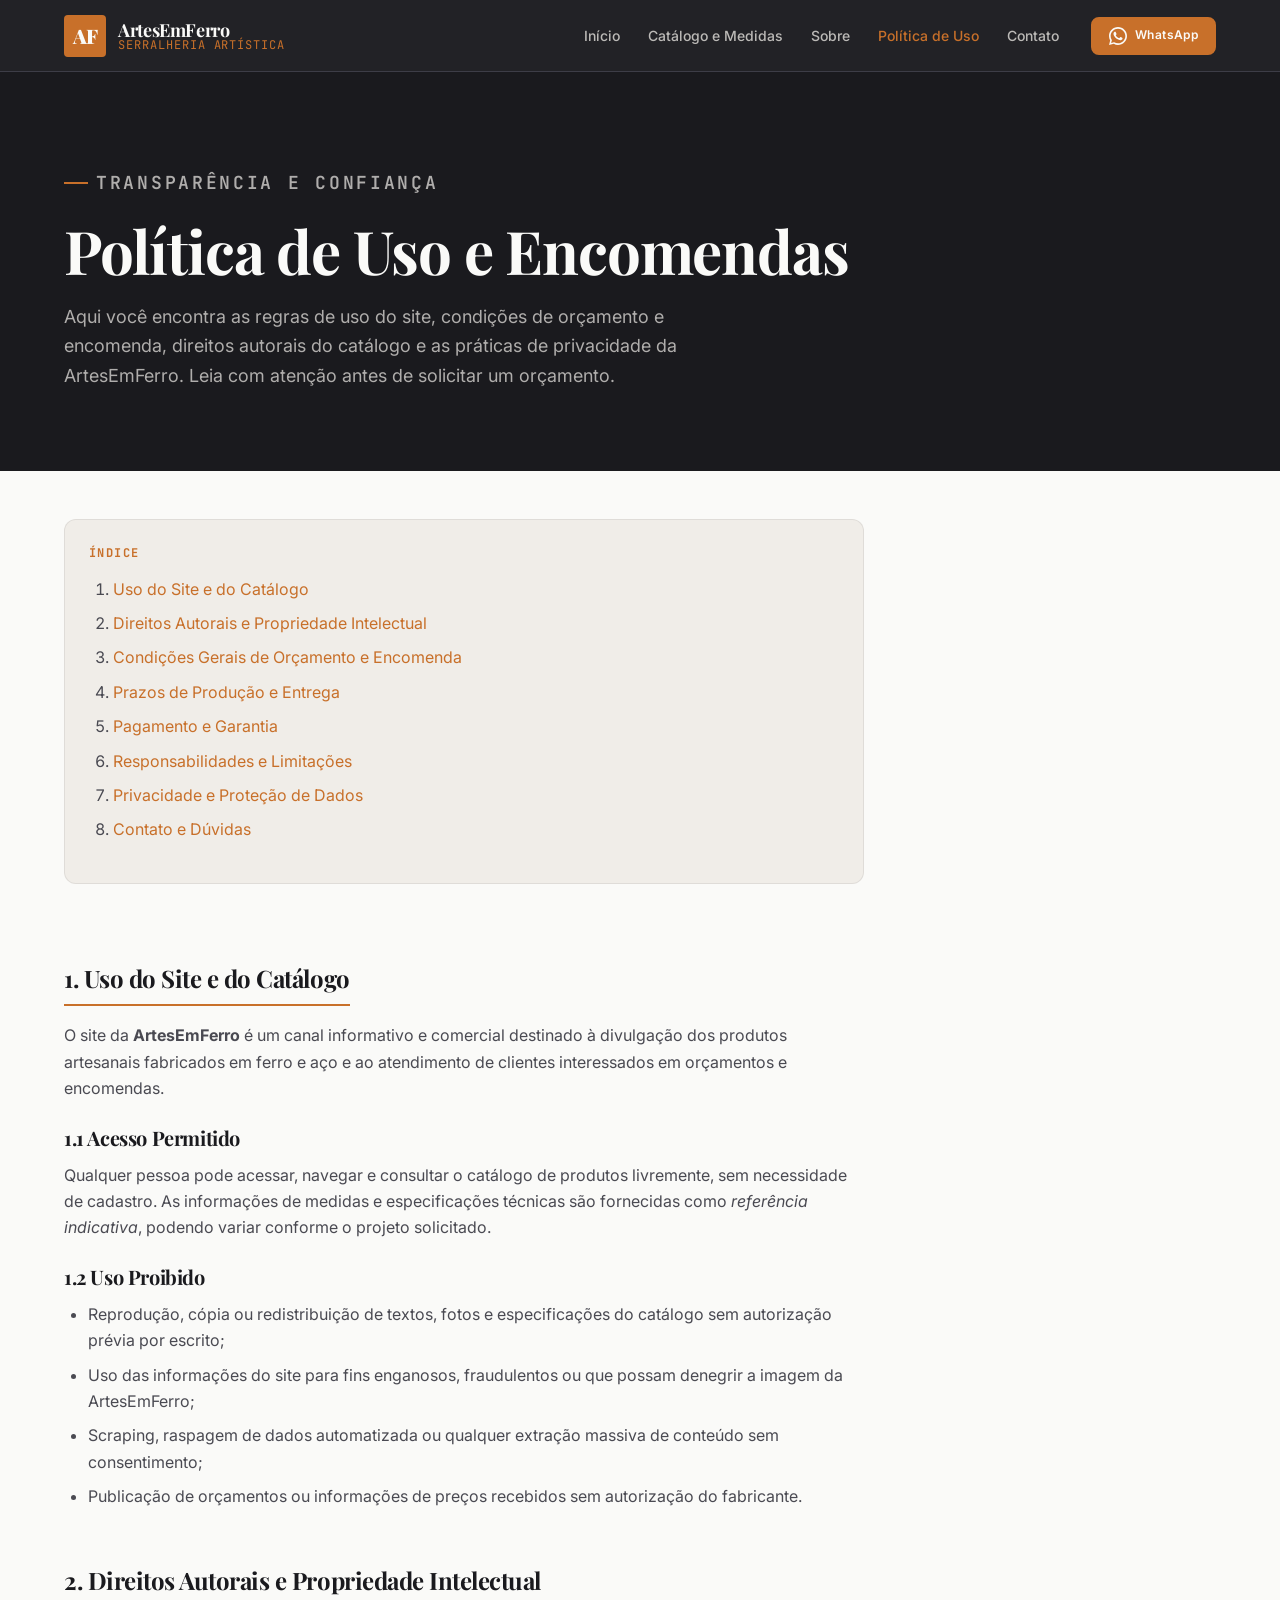
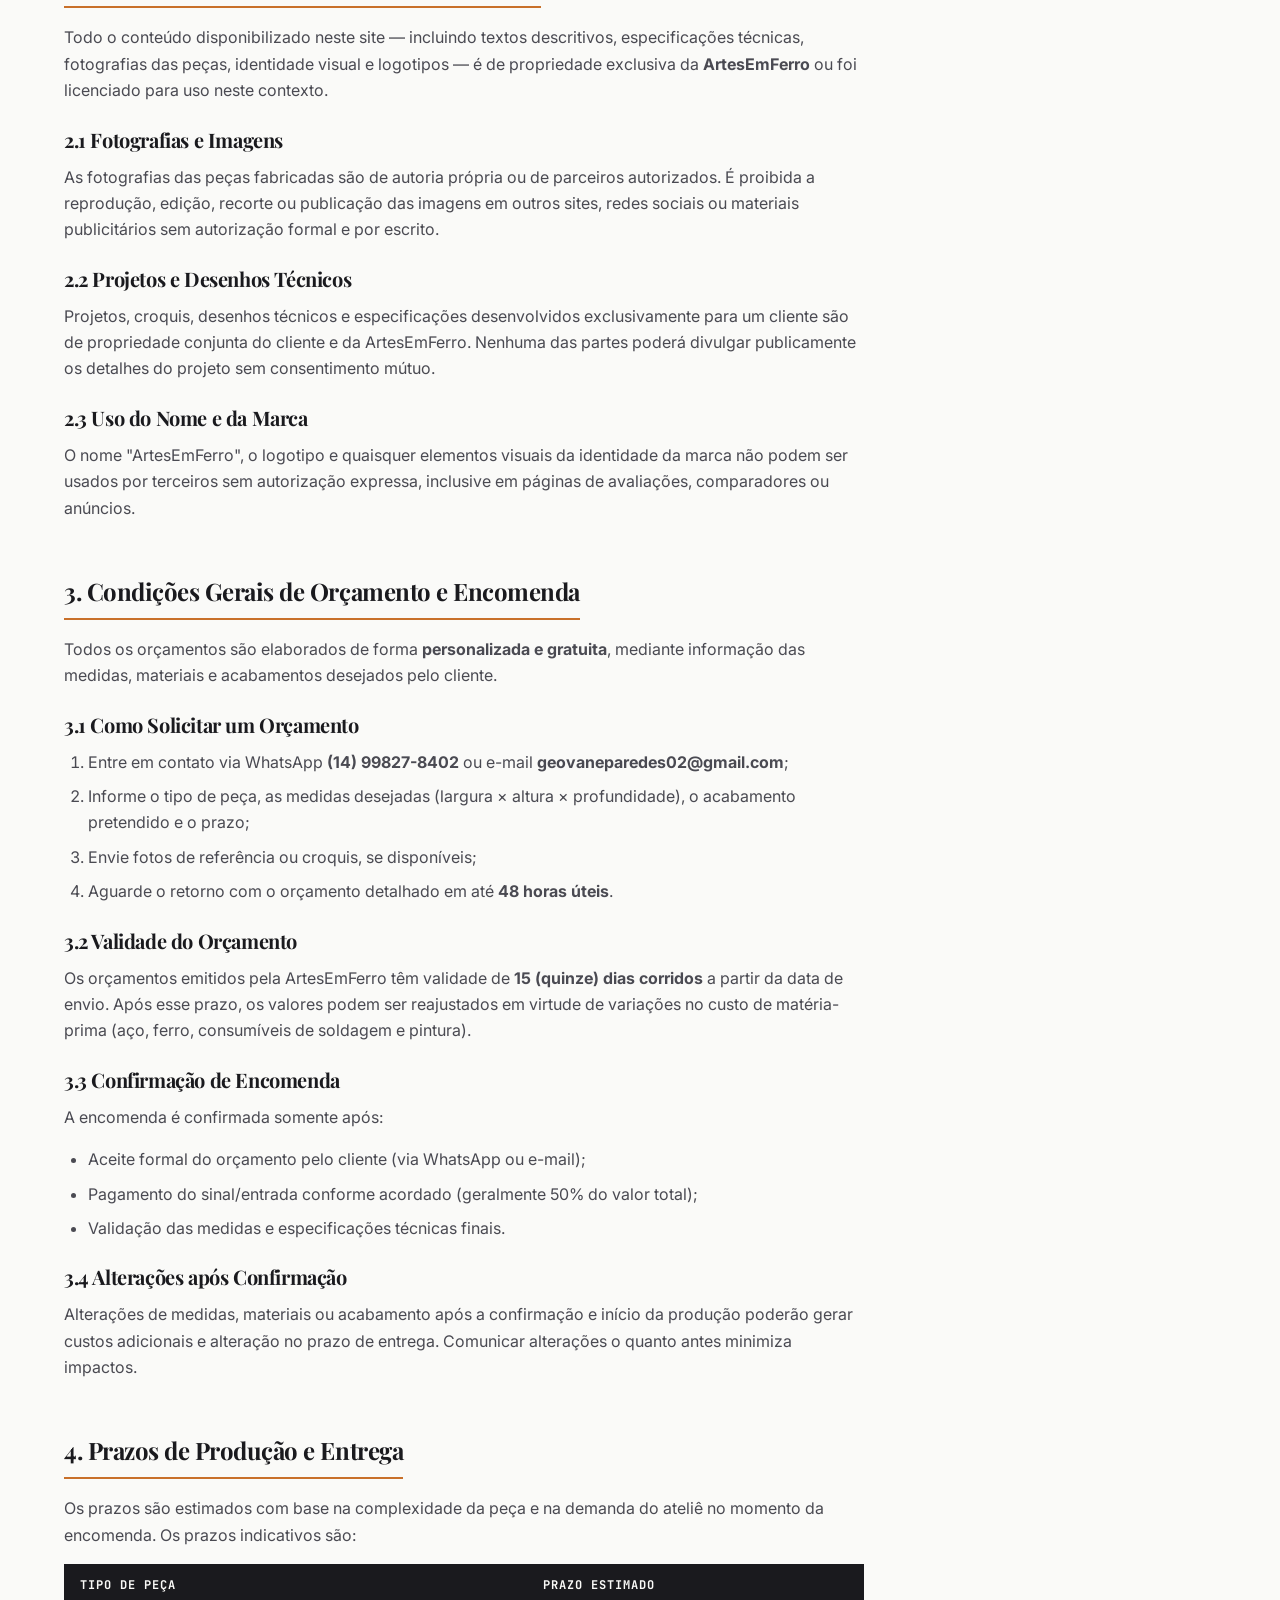
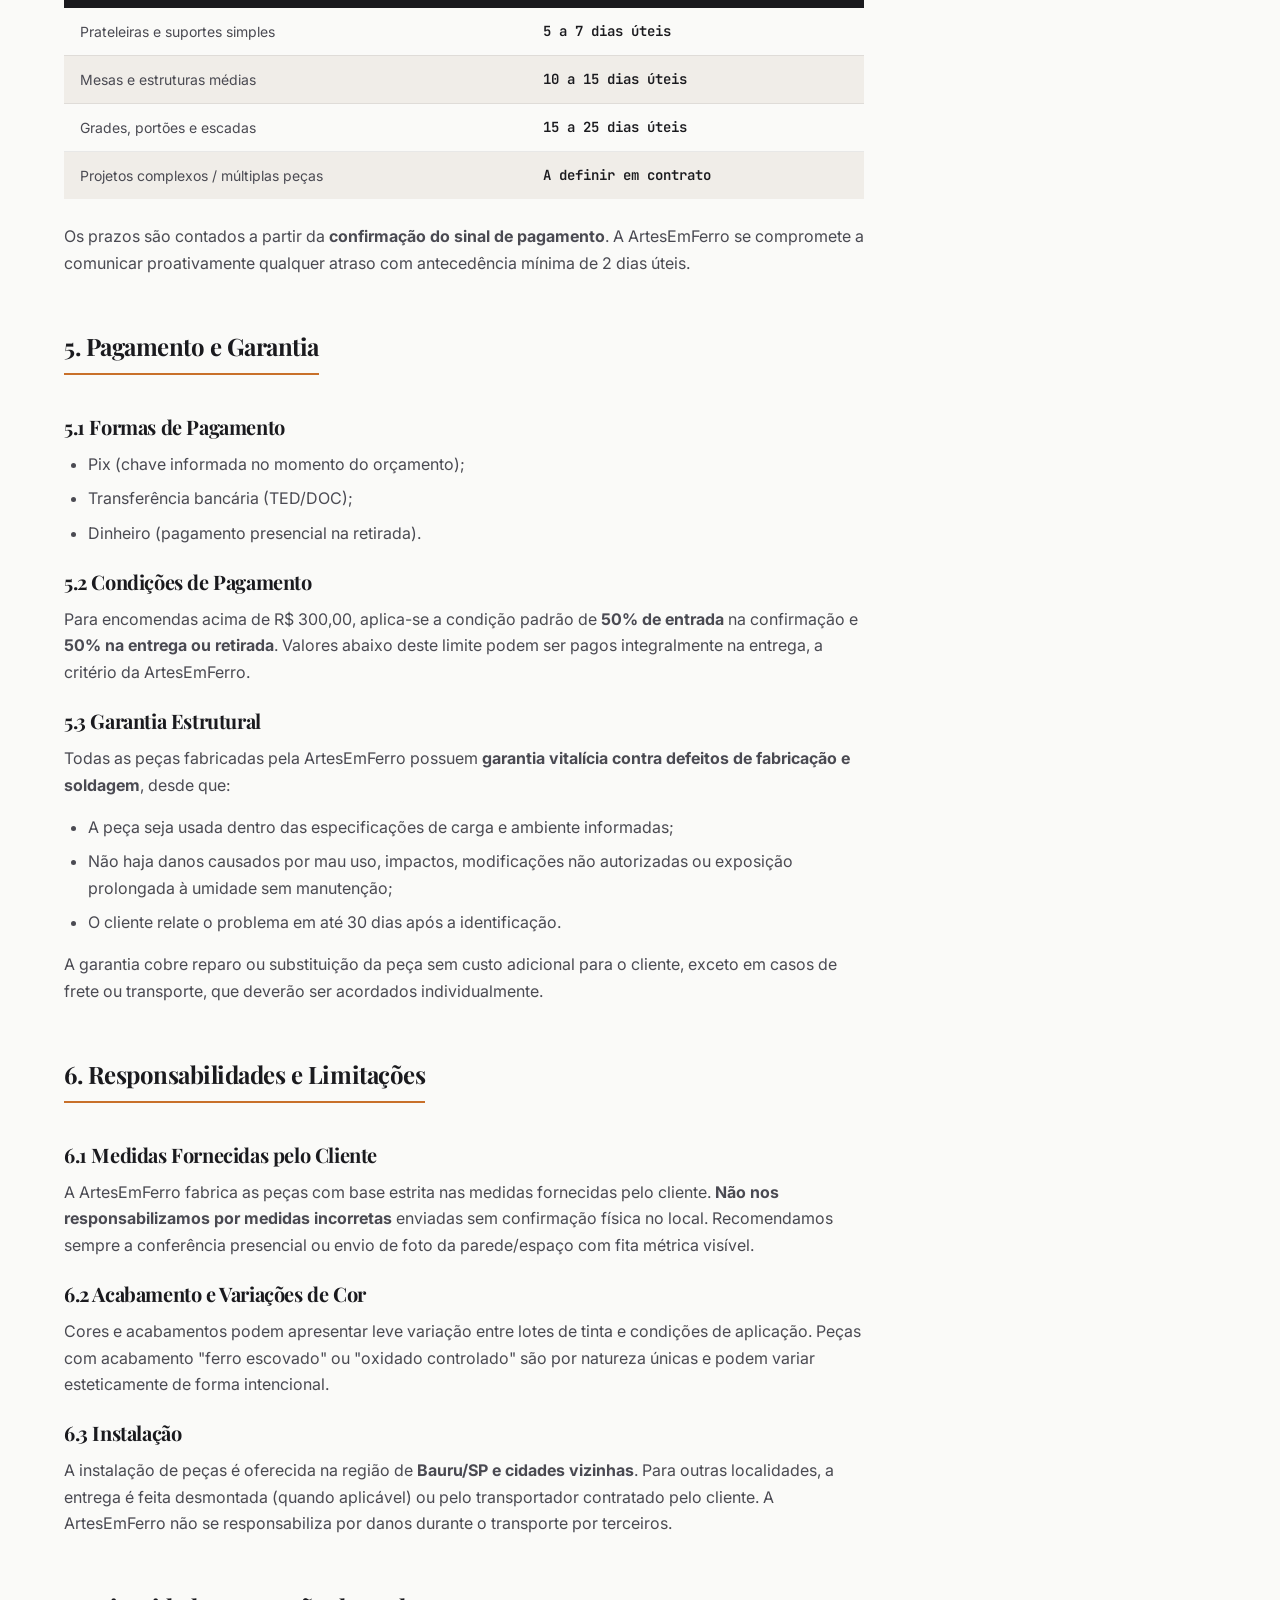
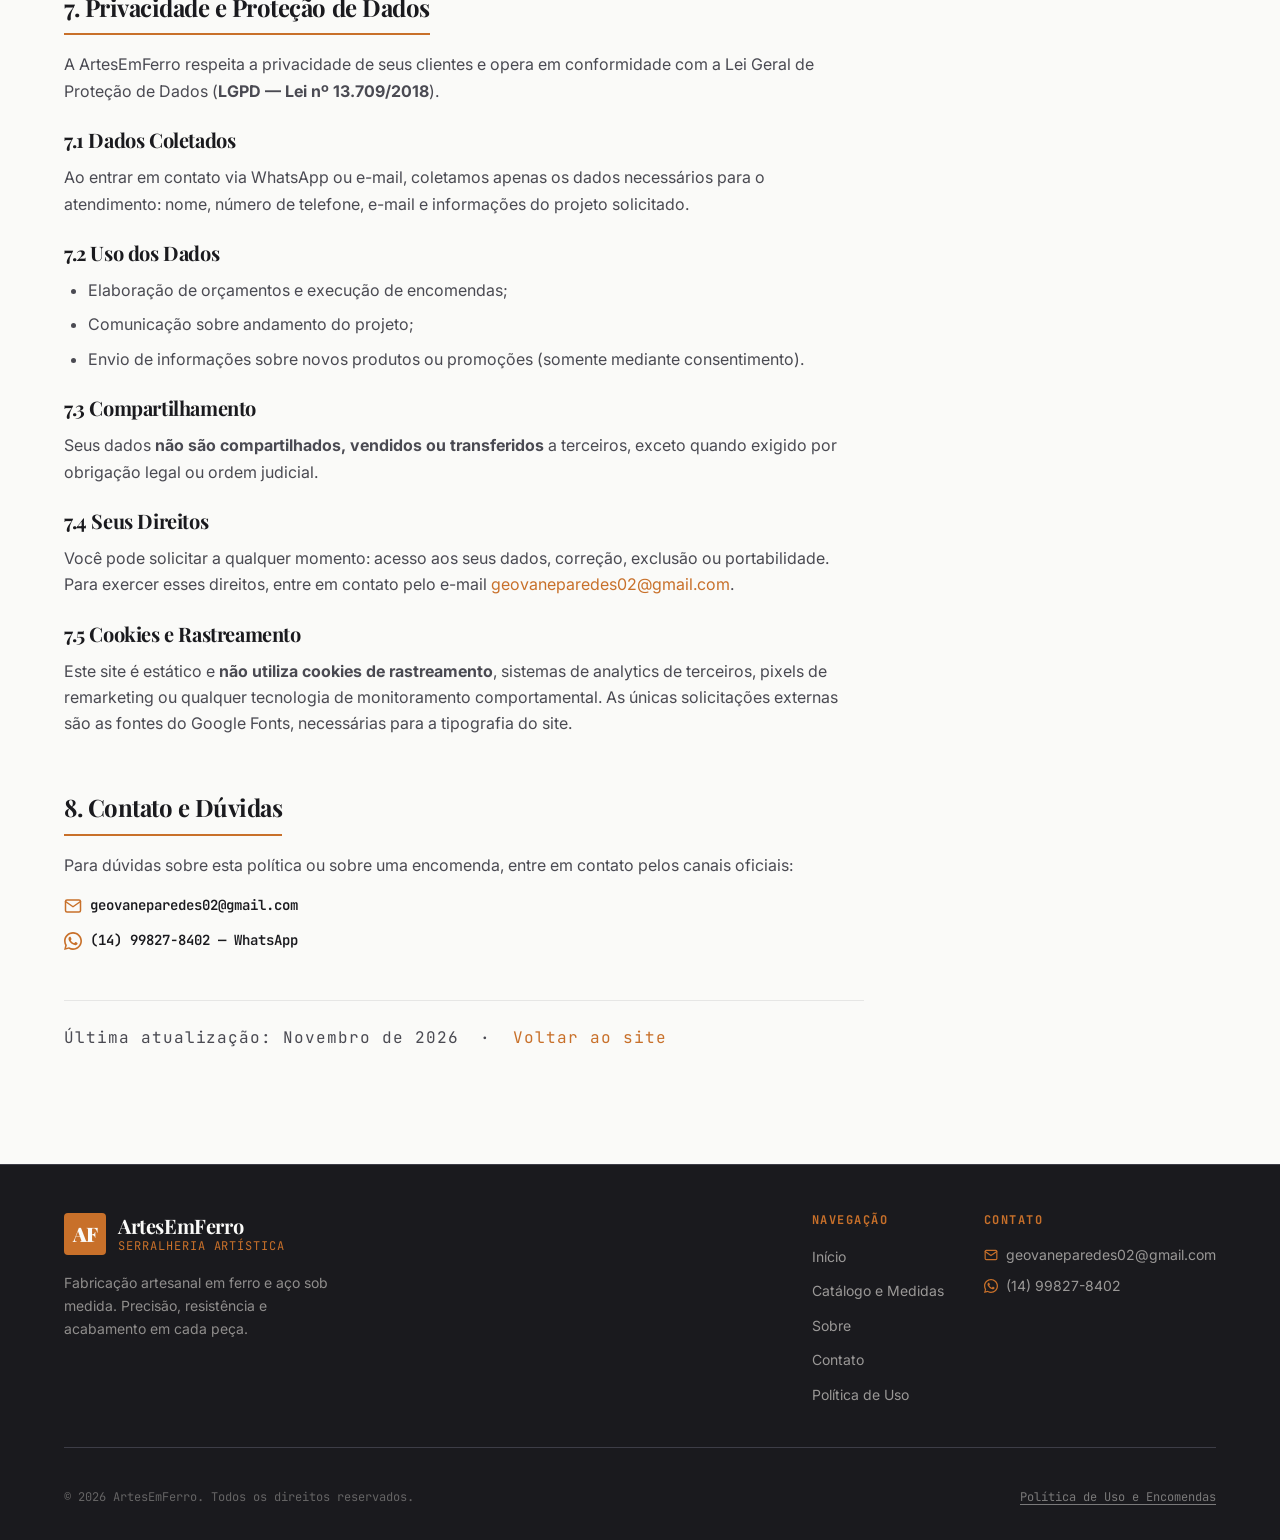
==== politica-de-uso.html @ b340fc97 "feat: site institucional ArtesEmFerro — versão inicial" ====
<!DOCTYPE html>
<html lang="pt-BR">
<head>
  <meta charset="UTF-8" />
  <meta name="viewport" content="width=device-width, initial-scale=1.0" />
  <meta name="description" content="Política de Uso e Encomendas da ArtesEmFerro — direitos autorais, condições de orçamento, privacidade e regras gerais do catálogo." />
  <meta name="robots" content="noindex, follow" />
  <title>Política de Uso e Encomendas — ArtesEmFerro</title>

  <link rel="preconnect" href="https://fonts.googleapis.com" />
  <link rel="preconnect" href="https://fonts.gstatic.com" crossorigin />
  <link
    href="https://fonts.googleapis.com/css2?family=Playfair+Display:wght@700;900&family=Inter:wght@400;500;600&family=JetBrains+Mono:wght@400;500;600;700&display=swap"
    rel="stylesheet"
  />
  <link rel="stylesheet" href="./css/styles.css" />
</head>
<body>

  <!-- ═══════════════════════════════════════════
       HEADER (igual ao index)
  ═══════════════════════════════════════════ -->
  <header id="site-header" role="banner">
    <div class="container">
      <a href="./index.html" class="site-logo" aria-label="ArtesEmFerro — voltar à página inicial">
        <div class="site-logo-mark" aria-hidden="true">AF</div>
        <div class="site-logo-text">
          <span class="site-logo-name">ArtesEmFerro</span>
          <span class="site-logo-tagline">Serralheria Artística</span>
        </div>
      </a>

      <button
        class="nav-toggle"
        id="nav-toggle"
        aria-label="Abrir menu de navegação"
        aria-expanded="false"
        aria-controls="main-nav"
      >
        <span></span><span></span><span></span>
      </button>

      <nav class="site-nav" id="main-nav" role="navigation" aria-label="Navegação principal">
        <a href="./index.html#inicio"   class="nav-link">Início</a>
        <a href="./index.html#catalogo" class="nav-link">Catálogo e Medidas</a>
        <a href="./index.html#sobre"    class="nav-link">Sobre</a>
        <a href="./politica-de-uso.html" class="nav-link active" aria-current="page">Política de Uso</a>
        <a href="./index.html#contato"  class="nav-link">Contato</a>
        <a
          href="https://wa.me/5514998278402?text=Olá!%20Vim%20pelo%20site%20e%20gostaria%20de%20solicitar%20um%20orçamento."
          target="_blank"
          rel="noopener noreferrer"
          class="btn btn-primary btn-sm nav-cta"
          aria-label="Solicitar orçamento via WhatsApp"
        >
          <svg aria-hidden="true" viewBox="0 0 24 24" fill="currentColor" width="16" height="16"><path d="M17.472 14.382c-.297-.149-1.758-.867-2.03-.967-.273-.099-.471-.148-.67.15-.197.297-.767.966-.94 1.164-.173.199-.347.223-.644.075-.297-.15-1.255-.463-2.39-1.475-.883-.788-1.48-1.761-1.653-2.059-.173-.297-.018-.458.13-.606.134-.133.298-.347.446-.52.149-.174.198-.298.298-.497.099-.198.05-.371-.025-.52-.075-.149-.669-1.612-.916-2.207-.242-.579-.487-.5-.669-.51-.173-.008-.371-.01-.57-.01-.198 0-.52.074-.792.372-.272.297-1.04 1.016-1.04 2.479 0 1.462 1.065 2.875 1.213 3.074.149.198 2.096 3.2 5.077 4.487.709.306 1.262.489 1.694.625.712.227 1.36.195 1.871.118.571-.085 1.758-.719 2.006-1.413.248-.694.248-1.289.173-1.413-.074-.124-.272-.198-.57-.347z"/><path d="M12 0C5.373 0 0 5.373 0 12c0 2.136.561 4.14 1.535 5.874L.057 23.999l6.305-1.654A11.945 11.945 0 0012 24c6.627 0 12-5.373 12-12S18.627 0 12 0zm0 21.818a9.797 9.797 0 01-5.058-1.407l-.362-.216-3.743.981.999-3.651-.237-.374A9.796 9.796 0 012.182 12C2.182 6.57 6.57 2.182 12 2.182S21.818 6.57 21.818 12 17.43 21.818 12 21.818z"/></svg>
          WhatsApp
        </a>
      </nav>
    </div>
  </header>

  <!-- ═══════════════════════════════════════════
       CONTEÚDO DA POLÍTICA
  ═══════════════════════════════════════════ -->
  <main id="conteudo-principal" class="policy-page">

    <!-- Hero da página -->
    <div class="policy-hero" role="banner" aria-label="Cabeçalho da Política de Uso">
      <div class="container">
        <p class="section-label" style="margin-top:var(--space-4);">Transparência e Confiança</p>
        <h1>Política de Uso e Encomendas</h1>
        <p>
          Aqui você encontra as regras de uso do site, condições de orçamento e encomenda,
          direitos autorais do catálogo e as práticas de privacidade da ArtesEmFerro.
          Leia com atenção antes de solicitar um orçamento.
        </p>
      </div>
    </div>

    <div class="container">
      <article class="policy-content" aria-label="Documento de Política de Uso">

        <!-- Sumário rápido -->
        <nav aria-label="Índice da Política de Uso" style="margin-bottom:var(--space-10);padding:var(--space-6);background:var(--color-ash);border-radius:var(--radius-lg);border:1px solid rgba(0,0,0,.07);">
          <p style="font-family:var(--font-mono);font-size:var(--text-xs);font-weight:700;letter-spacing:.12em;text-transform:uppercase;color:var(--color-copper);margin-bottom:var(--space-3);">Índice</p>
          <ol style="color:var(--color-text-mid);padding-left:var(--space-6);font-size:var(--text-sm);">
            <li><a href="#s1" style="color:var(--color-copper);">Uso do Site e do Catálogo</a></li>
            <li><a href="#s2" style="color:var(--color-copper);">Direitos Autorais e Propriedade Intelectual</a></li>
            <li><a href="#s3" style="color:var(--color-copper);">Condições Gerais de Orçamento e Encomenda</a></li>
            <li><a href="#s4" style="color:var(--color-copper);">Prazos de Produção e Entrega</a></li>
            <li><a href="#s5" style="color:var(--color-copper);">Pagamento e Garantia</a></li>
            <li><a href="#s6" style="color:var(--color-copper);">Responsabilidades e Limitações</a></li>
            <li><a href="#s7" style="color:var(--color-copper);">Privacidade e Proteção de Dados</a></li>
            <li><a href="#s8" style="color:var(--color-copper);">Contato e Dúvidas</a></li>
          </ol>
        </nav>

        <!-- 1. Uso do Site -->
        <h2 id="s1">1. Uso do Site e do Catálogo</h2>

        <p>
          O site da <strong>ArtesEmFerro</strong> é um canal informativo e comercial destinado à divulgação
          dos produtos artesanais fabricados em ferro e aço e ao atendimento de clientes interessados
          em orçamentos e encomendas.
        </p>

        <h3>1.1 Acesso Permitido</h3>
        <p>
          Qualquer pessoa pode acessar, navegar e consultar o catálogo de produtos livremente,
          sem necessidade de cadastro. As informações de medidas e especificações técnicas são
          fornecidas como <em>referência indicativa</em>, podendo variar conforme o projeto solicitado.
        </p>

        <h3>1.2 Uso Proibido</h3>
        <ul>
          <li>Reprodução, cópia ou redistribuição de textos, fotos e especificações do catálogo sem autorização prévia por escrito;</li>
          <li>Uso das informações do site para fins enganosos, fraudulentos ou que possam denegrir a imagem da ArtesEmFerro;</li>
          <li>Scraping, raspagem de dados automatizada ou qualquer extração massiva de conteúdo sem consentimento;</li>
          <li>Publicação de orçamentos ou informações de preços recebidos sem autorização do fabricante.</li>
        </ul>

        <!-- 2. Direitos Autorais -->
        <h2 id="s2">2. Direitos Autorais e Propriedade Intelectual</h2>

        <p>
          Todo o conteúdo disponibilizado neste site — incluindo textos descritivos, especificações
          técnicas, fotografias das peças, identidade visual e logotipos — é de propriedade exclusiva
          da <strong>ArtesEmFerro</strong> ou foi licenciado para uso neste contexto.
        </p>

        <h3>2.1 Fotografias e Imagens</h3>
        <p>
          As fotografias das peças fabricadas são de autoria própria ou de parceiros autorizados.
          É proibida a reprodução, edição, recorte ou publicação das imagens em outros sites,
          redes sociais ou materiais publicitários sem autorização formal e por escrito.
        </p>

        <h3>2.2 Projetos e Desenhos Técnicos</h3>
        <p>
          Projetos, croquis, desenhos técnicos e especificações desenvolvidos exclusivamente para
          um cliente são de propriedade conjunta do cliente e da ArtesEmFerro. Nenhuma das partes
          poderá divulgar publicamente os detalhes do projeto sem consentimento mútuo.
        </p>

        <h3>2.3 Uso do Nome e da Marca</h3>
        <p>
          O nome "ArtesEmFerro", o logotipo e quaisquer elementos visuais da identidade da marca
          não podem ser usados por terceiros sem autorização expressa, inclusive em páginas de
          avaliações, comparadores ou anúncios.
        </p>

        <!-- 3. Condições de Orçamento -->
        <h2 id="s3">3. Condições Gerais de Orçamento e Encomenda</h2>

        <p>
          Todos os orçamentos são elaborados de forma <strong>personalizada e gratuita</strong>,
          mediante informação das medidas, materiais e acabamentos desejados pelo cliente.
        </p>

        <h3>3.1 Como Solicitar um Orçamento</h3>
        <ol>
          <li>Entre em contato via WhatsApp <strong>(14) 99827-8402</strong> ou e-mail <strong>geovaneparedes02@gmail.com</strong>;</li>
          <li>Informe o tipo de peça, as medidas desejadas (largura × altura × profundidade), o acabamento pretendido e o prazo;</li>
          <li>Envie fotos de referência ou croquis, se disponíveis;</li>
          <li>Aguarde o retorno com o orçamento detalhado em até <strong>48 horas úteis</strong>.</li>
        </ol>

        <h3>3.2 Validade do Orçamento</h3>
        <p>
          Os orçamentos emitidos pela ArtesEmFerro têm validade de <strong>15 (quinze) dias corridos</strong>
          a partir da data de envio. Após esse prazo, os valores podem ser reajustados em virtude de
          variações no custo de matéria-prima (aço, ferro, consumíveis de soldagem e pintura).
        </p>

        <h3>3.3 Confirmação de Encomenda</h3>
        <p>
          A encomenda é confirmada somente após:
        </p>
        <ul>
          <li>Aceite formal do orçamento pelo cliente (via WhatsApp ou e-mail);</li>
          <li>Pagamento do sinal/entrada conforme acordado (geralmente 50% do valor total);</li>
          <li>Validação das medidas e especificações técnicas finais.</li>
        </ul>

        <h3>3.4 Alterações após Confirmação</h3>
        <p>
          Alterações de medidas, materiais ou acabamento após a confirmação e início da produção
          poderão gerar custos adicionais e alteração no prazo de entrega. Comunicar alterações
          o quanto antes minimiza impactos.
        </p>

        <!-- 4. Prazos -->
        <h2 id="s4">4. Prazos de Produção e Entrega</h2>

        <p>
          Os prazos são estimados com base na complexidade da peça e na demanda do ateliê no momento
          da encomenda. Os prazos indicativos são:
        </p>

        <table style="width:100%;border-collapse:collapse;margin-bottom:var(--space-6);font-size:var(--text-sm);">
          <thead>
            <tr style="background:var(--color-iron);color:var(--color-white);">
              <th style="padding:var(--space-3) var(--space-4);text-align:left;font-family:var(--font-mono);font-size:var(--text-xs);letter-spacing:.08em;text-transform:uppercase;">Tipo de Peça</th>
              <th style="padding:var(--space-3) var(--space-4);text-align:left;font-family:var(--font-mono);font-size:var(--text-xs);letter-spacing:.08em;text-transform:uppercase;">Prazo Estimado</th>
            </tr>
          </thead>
          <tbody>
            <tr style="border-bottom:1px solid rgba(0,0,0,.07);">
              <td style="padding:var(--space-3) var(--space-4);color:var(--color-text-mid);">Prateleiras e suportes simples</td>
              <td style="padding:var(--space-3) var(--space-4);font-family:var(--font-mono);font-weight:600;">5 a 7 dias úteis</td>
            </tr>
            <tr style="border-bottom:1px solid rgba(0,0,0,.07);background:var(--color-ash);">
              <td style="padding:var(--space-3) var(--space-4);color:var(--color-text-mid);">Mesas e estruturas médias</td>
              <td style="padding:var(--space-3) var(--space-4);font-family:var(--font-mono);font-weight:600;">10 a 15 dias úteis</td>
            </tr>
            <tr style="border-bottom:1px solid rgba(0,0,0,.07);">
              <td style="padding:var(--space-3) var(--space-4);color:var(--color-text-mid);">Grades, portões e escadas</td>
              <td style="padding:var(--space-3) var(--space-4);font-family:var(--font-mono);font-weight:600;">15 a 25 dias úteis</td>
            </tr>
            <tr style="background:var(--color-ash);">
              <td style="padding:var(--space-3) var(--space-4);color:var(--color-text-mid);">Projetos complexos / múltiplas peças</td>
              <td style="padding:var(--space-3) var(--space-4);font-family:var(--font-mono);font-weight:600;">A definir em contrato</td>
            </tr>
          </tbody>
        </table>

        <p>
          Os prazos são contados a partir da <strong>confirmação do sinal de pagamento</strong>.
          A ArtesEmFerro se compromete a comunicar proativamente qualquer atraso com antecedência mínima de 2 dias úteis.
        </p>

        <!-- 5. Pagamento e Garantia -->
        <h2 id="s5">5. Pagamento e Garantia</h2>

        <h3>5.1 Formas de Pagamento</h3>
        <ul>
          <li>Pix (chave informada no momento do orçamento);</li>
          <li>Transferência bancária (TED/DOC);</li>
          <li>Dinheiro (pagamento presencial na retirada).</li>
        </ul>

        <h3>5.2 Condições de Pagamento</h3>
        <p>
          Para encomendas acima de R$ 300,00, aplica-se a condição padrão de <strong>50% de entrada</strong>
          na confirmação e <strong>50% na entrega ou retirada</strong>. Valores abaixo deste limite
          podem ser pagos integralmente na entrega, a critério da ArtesEmFerro.
        </p>

        <h3>5.3 Garantia Estrutural</h3>
        <p>
          Todas as peças fabricadas pela ArtesEmFerro possuem <strong>garantia vitalícia contra
          defeitos de fabricação e soldagem</strong>, desde que:
        </p>
        <ul>
          <li>A peça seja usada dentro das especificações de carga e ambiente informadas;</li>
          <li>Não haja danos causados por mau uso, impactos, modificações não autorizadas ou exposição prolongada à umidade sem manutenção;</li>
          <li>O cliente relate o problema em até 30 dias após a identificação.</li>
        </ul>

        <p>
          A garantia cobre reparo ou substituição da peça sem custo adicional para o cliente,
          exceto em casos de frete ou transporte, que deverão ser acordados individualmente.
        </p>

        <!-- 6. Responsabilidades -->
        <h2 id="s6">6. Responsabilidades e Limitações</h2>

        <h3>6.1 Medidas Fornecidas pelo Cliente</h3>
        <p>
          A ArtesEmFerro fabrica as peças com base estrita nas medidas fornecidas pelo cliente.
          <strong>Não nos responsabilizamos por medidas incorretas</strong> enviadas sem confirmação
          física no local. Recomendamos sempre a conferência presencial ou envio de foto da parede/espaço
          com fita métrica visível.
        </p>

        <h3>6.2 Acabamento e Variações de Cor</h3>
        <p>
          Cores e acabamentos podem apresentar leve variação entre lotes de tinta e condições
          de aplicação. Peças com acabamento "ferro escovado" ou "oxidado controlado" são por
          natureza únicas e podem variar esteticamente de forma intencional.
        </p>

        <h3>6.3 Instalação</h3>
        <p>
          A instalação de peças é oferecida na região de <strong>Bauru/SP e cidades vizinhas</strong>.
          Para outras localidades, a entrega é feita desmontada (quando aplicável) ou pelo
          transportador contratado pelo cliente. A ArtesEmFerro não se responsabiliza por
          danos durante o transporte por terceiros.
        </p>

        <!-- 7. Privacidade -->
        <h2 id="s7">7. Privacidade e Proteção de Dados</h2>

        <p>
          A ArtesEmFerro respeita a privacidade de seus clientes e opera em conformidade com a
          Lei Geral de Proteção de Dados (<strong>LGPD — Lei nº 13.709/2018</strong>).
        </p>

        <h3>7.1 Dados Coletados</h3>
        <p>
          Ao entrar em contato via WhatsApp ou e-mail, coletamos apenas os dados necessários
          para o atendimento: nome, número de telefone, e-mail e informações do projeto solicitado.
        </p>

        <h3>7.2 Uso dos Dados</h3>
        <ul>
          <li>Elaboração de orçamentos e execução de encomendas;</li>
          <li>Comunicação sobre andamento do projeto;</li>
          <li>Envio de informações sobre novos produtos ou promoções (somente mediante consentimento).</li>
        </ul>

        <h3>7.3 Compartilhamento</h3>
        <p>
          Seus dados <strong>não são compartilhados, vendidos ou transferidos</strong> a terceiros,
          exceto quando exigido por obrigação legal ou ordem judicial.
        </p>

        <h3>7.4 Seus Direitos</h3>
        <p>
          Você pode solicitar a qualquer momento: acesso aos seus dados, correção, exclusão ou
          portabilidade. Para exercer esses direitos, entre em contato pelo e-mail
          <a href="mailto:geovaneparedes02@gmail.com">geovaneparedes02@gmail.com</a>.
        </p>

        <h3>7.5 Cookies e Rastreamento</h3>
        <p>
          Este site é estático e <strong>não utiliza cookies de rastreamento</strong>, sistemas de
          analytics de terceiros, pixels de remarketing ou qualquer tecnologia de monitoramento
          comportamental. As únicas solicitações externas são as fontes do Google Fonts,
          necessárias para a tipografia do site.
        </p>

        <!-- 8. Contato -->
        <h2 id="s8">8. Contato e Dúvidas</h2>

        <p>
          Para dúvidas sobre esta política ou sobre uma encomenda, entre em contato pelos canais oficiais:
        </p>

        <div style="display:flex;flex-direction:column;gap:var(--space-3);margin-top:var(--space-4);">
          <a href="mailto:geovaneparedes02@gmail.com" style="display:inline-flex;align-items:center;gap:var(--space-2);font-family:var(--font-mono);font-size:var(--text-sm);color:var(--color-iron);font-weight:600;">
            <svg viewBox="0 0 24 24" fill="none" stroke="var(--color-copper)" stroke-width="2" stroke-linecap="round" stroke-linejoin="round" width="18" height="18" aria-hidden="true"><path d="M4 4h16c1.1 0 2 .9 2 2v12c0 1.1-.9 2-2 2H4c-1.1 0-2-.9-2-2V6c0-1.1.9-2 2-2z"/><polyline points="22,6 12,13 2,6"/></svg>
            geovaneparedes02@gmail.com
          </a>
          <a href="https://wa.me/5514998278402" target="_blank" rel="noopener noreferrer" style="display:inline-flex;align-items:center;gap:var(--space-2);font-family:var(--font-mono);font-size:var(--text-sm);color:var(--color-iron);font-weight:600;">
            <svg viewBox="0 0 24 24" fill="var(--color-copper)" width="18" height="18" aria-hidden="true"><path d="M17.472 14.382c-.297-.149-1.758-.867-2.03-.967-.273-.099-.471-.148-.67.15-.197.297-.767.966-.94 1.164-.173.199-.347.223-.644.075-.297-.15-1.255-.463-2.39-1.475-.883-.788-1.48-1.761-1.653-2.059-.173-.297-.018-.458.13-.606.134-.133.298-.347.446-.52.149-.174.198-.298.298-.497.099-.198.05-.371-.025-.52-.075-.149-.669-1.612-.916-2.207-.242-.579-.487-.5-.669-.51-.173-.008-.371-.01-.57-.01-.198 0-.52.074-.792.372-.272.297-1.04 1.016-1.04 2.479 0 1.462 1.065 2.875 1.213 3.074.149.198 2.096 3.2 5.077 4.487.709.306 1.262.489 1.694.625.712.227 1.36.195 1.871.118.571-.085 1.758-.719 2.006-1.413.248-.694.248-1.289.173-1.413-.074-.124-.272-.198-.57-.347z"/><path d="M12 0C5.373 0 0 5.373 0 12c0 2.136.561 4.14 1.535 5.874L.057 23.999l6.305-1.654A11.945 11.945 0 0012 24c6.627 0 12-5.373 12-12S18.627 0 12 0zm0 21.818a9.797 9.797 0 01-5.058-1.407l-.362-.216-3.743.981.999-3.651-.237-.374A9.796 9.796 0 012.182 12C2.182 6.57 6.57 2.182 12 2.182S21.818 6.57 21.818 12 17.43 21.818 12 21.818z"/></svg>
            (14) 99827-8402 — WhatsApp
          </a>
        </div>

        <p class="policy-updated">
          Última atualização: Novembro de 2026 &nbsp;·&nbsp;
          <a href="./index.html" style="color:var(--color-copper);">Voltar ao site</a>
        </p>

      </article>
    </div>
  </main>

  <!-- ═══════════════════════════════════════════
       FOOTER
  ═══════════════════════════════════════════ -->
  <footer id="site-footer" role="contentinfo">
    <div class="container">
      <div class="footer-top">
        <div class="footer-brand">
          <a href="./index.html" class="site-logo" aria-label="Voltar à página inicial da ArtesEmFerro">
            <div class="site-logo-mark" aria-hidden="true">AF</div>
            <div class="site-logo-text">
              <span class="site-logo-name">ArtesEmFerro</span>
              <span class="site-logo-tagline">Serralheria Artística</span>
            </div>
          </a>
          <p class="footer-brand-desc">
            Fabricação artesanal em ferro e aço sob medida. Precisão, resistência e acabamento em cada peça.
          </p>
        </div>

        <nav class="footer-nav" aria-label="Links do rodapé">
          <h4>Navegação</h4>
          <ul>
            <li><a href="./index.html#inicio">Início</a></li>
            <li><a href="./index.html#catalogo">Catálogo e Medidas</a></li>
            <li><a href="./index.html#sobre">Sobre</a></li>
            <li><a href="./index.html#contato">Contato</a></li>
            <li><a href="./politica-de-uso.html" aria-current="page">Política de Uso</a></li>
          </ul>
        </nav>

        <div class="footer-contact">
          <h4>Contato</h4>
          <a href="mailto:geovaneparedes02@gmail.com" class="footer-contact-item" aria-label="Enviar e-mail">
            <svg viewBox="0 0 24 24" fill="none" stroke="currentColor" stroke-width="2" stroke-linecap="round" stroke-linejoin="round" aria-hidden="true" width="14" height="14"><path d="M4 4h16c1.1 0 2 .9 2 2v12c0 1.1-.9 2-2 2H4c-1.1 0-2-.9-2-2V6c0-1.1.9-2 2-2z"/><polyline points="22,6 12,13 2,6"/></svg>
            geovaneparedes02@gmail.com
          </a>
          <a href="https://wa.me/5514998278402" target="_blank" rel="noopener noreferrer" class="footer-contact-item" aria-label="WhatsApp">
            <svg viewBox="0 0 24 24" fill="currentColor" aria-hidden="true" width="14" height="14"><path d="M17.472 14.382c-.297-.149-1.758-.867-2.03-.967-.273-.099-.471-.148-.67.15-.197.297-.767.966-.94 1.164-.173.199-.347.223-.644.075-.297-.15-1.255-.463-2.39-1.475-.883-.788-1.48-1.761-1.653-2.059-.173-.297-.018-.458.13-.606.134-.133.298-.347.446-.52.149-.174.198-.298.298-.497.099-.198.05-.371-.025-.52-.075-.149-.669-1.612-.916-2.207-.242-.579-.487-.5-.669-.51-.173-.008-.371-.01-.57-.01-.198 0-.52.074-.792.372-.272.297-1.04 1.016-1.04 2.479 0 1.462 1.065 2.875 1.213 3.074.149.198 2.096 3.2 5.077 4.487.709.306 1.262.489 1.694.625.712.227 1.36.195 1.871.118.571-.085 1.758-.719 2.006-1.413.248-.694.248-1.289.173-1.413-.074-.124-.272-.198-.57-.347z"/><path d="M12 0C5.373 0 0 5.373 0 12c0 2.136.561 4.14 1.535 5.874L.057 23.999l6.305-1.654A11.945 11.945 0 0012 24c6.627 0 12-5.373 12-12S18.627 0 12 0zm0 21.818a9.797 9.797 0 01-5.058-1.407l-.362-.216-3.743.981.999-3.651-.237-.374A9.796 9.796 0 012.182 12C2.182 6.57 6.57 2.182 12 2.182S21.818 6.57 21.818 12 17.43 21.818 12 21.818z"/></svg>
            (14) 99827-8402
          </a>
        </div>
      </div>

      <div class="footer-bottom">
        <p class="footer-copy">
          &copy; <span id="ano-atual"></span> ArtesEmFerro. Todos os direitos reservados.
        </p>
        <a href="./politica-de-uso.html" class="footer-policy-link" aria-current="page">
          Política de Uso e Encomendas
        </a>
      </div>
    </div>
  </footer>

  <script>
    document.getElementById('ano-atual').textContent = new Date().getFullYear();

    const header = document.getElementById('site-header');
    window.addEventListener('scroll', () => {
      header.classList.toggle('scrolled', window.scrollY > 10);
    }, { passive: true });

    const toggle = document.getElementById('nav-toggle');
    const nav    = document.getElementById('main-nav');
    toggle.addEventListener('click', () => {
      const expanded = toggle.getAttribute('aria-expanded') === 'true';
      toggle.setAttribute('aria-expanded', String(!expanded));
      toggle.setAttribute('aria-label', expanded ? 'Abrir menu' : 'Fechar menu');
      nav.classList.toggle('open');
    });
    document.addEventListener('click', (e) => {
      if (!header.contains(e.target)) {
        toggle.setAttribute('aria-expanded', 'false');
        nav.classList.remove('open');
      }
    });
  </script>

</body>
</html>
---- css/styles.css ----
/* =============================================================
   ArtesEmFerro — Stylesheet Principal
   Stack: CSS3 puro, variáveis, Grid, Flexbox, sem frameworks.
   Autor: ArtesEmFerro  |  Versão: 1.0
   ============================================================= */

/* ——— 0. Reset & Base ——— */
*, *::before, *::after {
  box-sizing: border-box;
  margin: 0;
  padding: 0;
}

html {
  scroll-behavior: smooth;
  font-size: 16px;
}

/* ——— 1. Variáveis CSS (Design Tokens) ——— */
:root {
  /* Paleta Principal */
  --color-iron:        #1a1a1e;   /* ferro profundo — fundo escuro */
  --color-graphite:    #2c2c34;   /* grafite — cartões escuros */
  --color-brushed:     #3d3d47;   /* ferro escovado — bordas e divisores */
  --color-ash:         #f0ede8;   /* cinza claro quente — fundo claro */
  --color-white:       #fafaf8;   /* branco levemente quente */

  /* Acento quente — cobre/terracota */
  --color-copper:      #c8702a;   /* cobre — acento principal */
  --color-copper-lt:   #e08944;   /* cobre claro — hover */
  --color-copper-dk:   #a05720;   /* cobre escuro — pressed */

  /* Acento secundário — madeira */
  --color-wood:        #8b6245;
  --color-wood-lt:     #a97c5b;

  /* Texto */
  --color-text-dark:   #1a1a1e;
  --color-text-mid:    #4a4a52;
  --color-text-light:  #f0ede8;
  --color-text-muted:  #8a8a95;

  /* Tipografia */
  --font-display:  'Playfair Display', Georgia, serif;
  --font-body:     'Inter', system-ui, sans-serif;
  --font-mono:     'JetBrains Mono', 'Courier New', monospace;

  /* Escala tipográfica */
  --text-xs:    0.75rem;
  --text-sm:    0.875rem;
  --text-base:  1rem;
  --text-lg:    1.125rem;
  --text-xl:    1.25rem;
  --text-2xl:   1.5rem;
  --text-3xl:   1.875rem;
  --text-4xl:   2.25rem;
  --text-5xl:   3rem;
  --text-6xl:   3.75rem;

  /* Espaçamento */
  --space-1:   0.25rem;
  --space-2:   0.5rem;
  --space-3:   0.75rem;
  --space-4:   1rem;
  --space-6:   1.5rem;
  --space-8:   2rem;
  --space-10:  2.5rem;
  --space-12:  3rem;
  --space-16:  4rem;
  --space-20:  5rem;
  --space-24:  6rem;
  --space-32:  8rem;

  /* Bordas e sombras */
  --radius-sm:  4px;
  --radius-md:  8px;
  --radius-lg:  12px;
  --radius-xl:  20px;

  --shadow-sm:  0 1px 3px rgba(0,0,0,.12), 0 1px 2px rgba(0,0,0,.08);
  --shadow-md:  0 4px 12px rgba(0,0,0,.18), 0 2px 6px rgba(0,0,0,.10);
  --shadow-lg:  0 10px 30px rgba(0,0,0,.24), 0 4px 12px rgba(0,0,0,.14);
  --shadow-copper: 0 0 0 3px rgba(200,112,42,.35);

  /* Transições */
  --transition-fast:   150ms ease;
  --transition-base:   250ms ease;
  --transition-slow:   400ms ease;

  /* Layout */
  --container-max: 1200px;
  --header-height: 72px;
}

/* ——— 2. Tipografia base ——— */
body {
  font-family: var(--font-body);
  font-size: var(--text-base);
  line-height: 1.65;
  color: var(--color-text-dark);
  background-color: var(--color-white);
  -webkit-font-smoothing: antialiased;
  -moz-osx-font-smoothing: grayscale;
}

h1, h2, h3, h4, h5 {
  font-family: var(--font-display);
  line-height: 1.2;
  font-weight: 700;
  letter-spacing: -0.02em;
}

h1 { font-size: clamp(var(--text-3xl), 5vw, var(--text-6xl)); }
h2 { font-size: clamp(var(--text-2xl), 3.5vw, var(--text-4xl)); }
h3 { font-size: clamp(var(--text-xl), 2.5vw, var(--text-3xl)); }
h4 { font-size: var(--text-xl); }

p { max-width: 68ch; }

a {
  color: var(--color-copper);
  text-decoration: none;
  transition: color var(--transition-fast);
}
a:hover { color: var(--color-copper-lt); }
a:focus-visible {
  outline: 3px solid var(--color-copper);
  outline-offset: 3px;
  border-radius: 2px;
}

img {
  display: block;
  max-width: 100%;
  height: auto;
}

/* ——— 3. Utilitários ——— */
.container {
  width: 100%;
  max-width: var(--container-max);
  margin-inline: auto;
  padding-inline: var(--space-6);
}

.sr-only {
  position: absolute;
  width: 1px; height: 1px;
  padding: 0; margin: -1px;
  overflow: hidden;
  clip: rect(0,0,0,0);
  white-space: nowrap;
  border: 0;
}

.section-label {
  display: inline-flex;
  align-items: center;
  gap: var(--space-2);
  font-family: var(--font-mono);
  font-size: var(--text-xs);
  font-weight: 600;
  letter-spacing: 0.15em;
  text-transform: uppercase;
  color: var(--color-copper);
  margin-bottom: var(--space-4);
}
.section-label::before {
  content: '';
  display: inline-block;
  width: 24px; height: 2px;
  background: var(--color-copper);
}

.section-title {
  color: var(--color-iron);
  margin-bottom: var(--space-4);
}

.section-desc {
  color: var(--color-text-mid);
  font-size: var(--text-lg);
  margin-bottom: var(--space-10);
}

/* ——— 4. Botões ——— */
.btn {
  display: inline-flex;
  align-items: center;
  gap: var(--space-2);
  padding: var(--space-3) var(--space-6);
  border-radius: var(--radius-md);
  font-family: var(--font-body);
  font-size: var(--text-sm);
  font-weight: 600;
  letter-spacing: 0.03em;
  cursor: pointer;
  border: 2px solid transparent;
  transition:
    background-color var(--transition-fast),
    color var(--transition-fast),
    border-color var(--transition-fast),
    box-shadow var(--transition-fast),
    transform var(--transition-fast);
  text-decoration: none;
  line-height: 1.4;
}
.btn:focus-visible {
  outline: 3px solid var(--color-copper);
  outline-offset: 3px;
}
.btn:active { transform: translateY(1px); }

.btn-primary {
  background: var(--color-copper);
  color: var(--color-white);
  border-color: var(--color-copper);
}
.btn-primary:hover {
  background: var(--color-copper-lt);
  border-color: var(--color-copper-lt);
  color: var(--color-white);
  box-shadow: var(--shadow-md);
}

.btn-outline {
  background: transparent;
  color: var(--color-white);
  border-color: rgba(255,255,255,.5);
}
.btn-outline:hover {
  background: rgba(255,255,255,.1);
  border-color: var(--color-white);
  color: var(--color-white);
}

.btn-whatsapp {
  background: #25D366;
  color: #fff;
  border-color: #25D366;
  width: 100%;
  justify-content: center;
  font-size: var(--text-sm);
}
.btn-whatsapp:hover {
  background: #1ebe59;
  border-color: #1ebe59;
  color: #fff;
  box-shadow: var(--shadow-sm);
}

.btn-sm {
  padding: var(--space-2) var(--space-4);
  font-size: var(--text-xs);
}

.btn-lg {
  padding: var(--space-4) var(--space-8);
  font-size: var(--text-base);
}

/* Ícone SVG inline nos botões */
.btn svg, .btn img.icon {
  width: 18px; height: 18px;
  flex-shrink: 0;
}

/* ——— 5. HEADER ——— */
#site-header {
  position: fixed;
  top: 0; left: 0; right: 0;
  z-index: 100;
  height: var(--header-height);
  display: flex;
  align-items: center;
  background: rgba(26,26,30,.96);
  backdrop-filter: blur(10px);
  -webkit-backdrop-filter: blur(10px);
  border-bottom: 1px solid var(--color-brushed);
  transition: box-shadow var(--transition-base);
}
#site-header.scrolled {
  box-shadow: 0 4px 20px rgba(0,0,0,.35);
}

#site-header .container {
  display: flex;
  align-items: center;
  justify-content: space-between;
  gap: var(--space-8);
}

/* Logo */
.site-logo {
  display: flex;
  align-items: center;
  gap: var(--space-3);
  text-decoration: none;
  flex-shrink: 0;
}
.site-logo-mark {
  width: 42px; height: 42px;
  display: flex; align-items: center; justify-content: center;
  background: var(--color-copper);
  border-radius: var(--radius-sm);
  font-family: var(--font-display);
  font-weight: 900;
  font-size: var(--text-xl);
  color: var(--color-white);
  letter-spacing: -0.04em;
  line-height: 1;
}
.site-logo-text {
  display: flex;
  flex-direction: column;
  line-height: 1;
}
.site-logo-name {
  font-family: var(--font-display);
  font-size: var(--text-lg);
  font-weight: 700;
  color: var(--color-white);
  letter-spacing: -0.02em;
}
.site-logo-tagline {
  font-family: var(--font-mono);
  font-size: var(--text-xs);
  color: var(--color-copper);
  letter-spacing: 0.08em;
  text-transform: uppercase;
}

/* Nav desktop */
.site-nav {
  display: flex;
  align-items: center;
  gap: var(--space-1);
}
.nav-link {
  font-size: var(--text-sm);
  font-weight: 500;
  color: rgba(240,237,232,.75);
  padding: var(--space-2) var(--space-3);
  border-radius: var(--radius-sm);
  transition: color var(--transition-fast), background var(--transition-fast);
  white-space: nowrap;
}
.nav-link:hover {
  color: var(--color-white);
  background: rgba(255,255,255,.07);
}
.nav-link.active, .nav-link[aria-current="page"] {
  color: var(--color-copper);
}
.nav-cta {
  margin-left: var(--space-4);
}

/* Hamburger */
.nav-toggle {
  display: none;
  flex-direction: column;
  justify-content: center;
  gap: 5px;
  width: 40px; height: 40px;
  background: none;
  border: none;
  cursor: pointer;
  padding: var(--space-2);
  border-radius: var(--radius-sm);
}
.nav-toggle span {
  display: block;
  height: 2px;
  background: var(--color-white);
  border-radius: 2px;
  transition: transform var(--transition-base), opacity var(--transition-base), width var(--transition-base);
  width: 24px;
}
.nav-toggle[aria-expanded="true"] span:nth-child(1) {
  transform: translateY(7px) rotate(45deg);
}
.nav-toggle[aria-expanded="true"] span:nth-child(2) {
  opacity: 0;
}
.nav-toggle[aria-expanded="true"] span:nth-child(3) {
  transform: translateY(-7px) rotate(-45deg);
}

/* ——— 6. HERO ——— */
#hero {
  position: relative;
  min-height: 100svh;
  display: flex;
  align-items: center;
  background-color: var(--color-iron);
  overflow: hidden;
  padding-top: var(--header-height);
}

.hero-bg {
  position: absolute;
  inset: 0;
  background:
    linear-gradient(135deg,
      rgba(26,26,30,.95) 0%,
      rgba(44,44,52,.82) 50%,
      rgba(26,26,30,.92) 100%);
  z-index: 1;
}

/* Textura sutil de ferro */
.hero-bg::after {
  content: '';
  position: absolute;
  inset: 0;
  background-image:
    repeating-linear-gradient(
      0deg,
      transparent,
      transparent 2px,
      rgba(255,255,255,.012) 2px,
      rgba(255,255,255,.012) 4px
    );
  z-index: 0;
}

.hero-accent {
  position: absolute;
  top: 15%;
  right: 5%;
  width: min(480px, 45vw);
  height: min(480px, 45vw);
  border-radius: 50%;
  background: radial-gradient(circle, rgba(200,112,42,.18) 0%, transparent 65%);
  z-index: 1;
  pointer-events: none;
}

.hero-content {
  position: relative;
  z-index: 2;
  max-width: 760px;
}

.hero-eyebrow {
  display: inline-flex;
  align-items: center;
  gap: var(--space-3);
  font-family: var(--font-mono);
  font-size: var(--text-xs);
  font-weight: 600;
  letter-spacing: 0.18em;
  text-transform: uppercase;
  color: var(--color-copper);
  margin-bottom: var(--space-6);
}
.hero-eyebrow::before {
  content: '';
  display: inline-block;
  width: 32px; height: 1px;
  background: var(--color-copper);
}

.hero-title {
  color: var(--color-white);
  margin-bottom: var(--space-6);
  line-height: 1.1;
}
.hero-title em {
  font-style: normal;
  color: var(--color-copper);
}

.hero-desc {
  color: rgba(240,237,232,.78);
  font-size: clamp(var(--text-base), 1.5vw, var(--text-xl));
  margin-bottom: var(--space-10);
  max-width: 56ch;
}

.hero-actions {
  display: flex;
  flex-wrap: wrap;
  gap: var(--space-4);
  align-items: center;
}

.hero-stats {
  display: flex;
  flex-wrap: wrap;
  gap: var(--space-8);
  margin-top: var(--space-16);
  padding-top: var(--space-8);
  border-top: 1px solid rgba(240,237,232,.12);
}

.hero-stat-value {
  font-family: var(--font-display);
  font-size: var(--text-3xl);
  font-weight: 700;
  color: var(--color-copper);
  line-height: 1;
}
.hero-stat-label {
  font-size: var(--text-xs);
  font-family: var(--font-mono);
  letter-spacing: 0.08em;
  text-transform: uppercase;
  color: rgba(240,237,232,.55);
  margin-top: var(--space-1);
}

/* Scroll indicator */
.scroll-indicator {
  position: absolute;
  bottom: var(--space-8);
  left: 50%;
  transform: translateX(-50%);
  z-index: 2;
  display: flex;
  flex-direction: column;
  align-items: center;
  gap: var(--space-2);
  color: rgba(240,237,232,.4);
  font-family: var(--font-mono);
  font-size: var(--text-xs);
  letter-spacing: 0.08em;
  text-transform: uppercase;
  animation: bounce 2s ease-in-out infinite;
}
.scroll-indicator svg {
  width: 20px; height: 20px;
  color: var(--color-copper);
}

@keyframes bounce {
  0%, 100% { transform: translateX(-50%) translateY(0); }
  50%       { transform: translateX(-50%) translateY(6px); }
}

/* ——— 7. CATÁLOGO ——— */
#catalogo {
  padding-block: var(--space-24);
  background: var(--color-ash);
}

.catalog-grid {
  display: grid;
  grid-template-columns: repeat(auto-fill, minmax(min(340px, 100%), 1fr));
  gap: var(--space-8);
}

/* Card */
.product-card {
  background: var(--color-white);
  border-radius: var(--radius-lg);
  overflow: hidden;
  border: 1px solid rgba(0,0,0,.07);
  box-shadow: var(--shadow-sm);
  display: flex;
  flex-direction: column;
  transition: transform var(--transition-base), box-shadow var(--transition-base);
}
.product-card:hover {
  transform: translateY(-4px);
  box-shadow: var(--shadow-lg);
}

.card-image-wrap {
  position: relative;
  aspect-ratio: 4/3;
  overflow: hidden;
  background: var(--color-graphite);
}
.card-image-wrap img {
  width: 100%; height: 100%;
  object-fit: cover;
  transition: transform var(--transition-slow);
}
.product-card:hover .card-image-wrap img {
  transform: scale(1.04);
}

/* Placeholder para imagens ausentes */
.card-image-placeholder {
  width: 100%; height: 100%;
  display: flex;
  flex-direction: column;
  align-items: center;
  justify-content: center;
  gap: var(--space-3);
  background: linear-gradient(135deg, var(--color-graphite), var(--color-brushed));
  color: rgba(240,237,232,.4);
  font-family: var(--font-mono);
  font-size: var(--text-xs);
  letter-spacing: 0.08em;
  text-align: center;
  padding: var(--space-6);
}
.card-image-placeholder svg {
  width: 48px; height: 48px;
  opacity: 0.4;
}

.card-badge {
  position: absolute;
  top: var(--space-3);
  left: var(--space-3);
  background: var(--color-copper);
  color: var(--color-white);
  font-family: var(--font-mono);
  font-size: var(--text-xs);
  font-weight: 600;
  letter-spacing: 0.08em;
  text-transform: uppercase;
  padding: var(--space-1) var(--space-3);
  border-radius: var(--radius-sm);
}

.card-body {
  padding: var(--space-6);
  display: flex;
  flex-direction: column;
  flex: 1;
  gap: var(--space-4);
}

.card-category {
  font-family: var(--font-mono);
  font-size: var(--text-xs);
  font-weight: 600;
  letter-spacing: 0.12em;
  text-transform: uppercase;
  color: var(--color-copper);
}

.card-title {
  font-family: var(--font-display);
  font-size: var(--text-xl);
  font-weight: 700;
  color: var(--color-iron);
  line-height: 1.25;
}

.card-desc {
  font-size: var(--text-sm);
  color: var(--color-text-mid);
  line-height: 1.65;
  flex: 1;
}

/* Tabela de medidas */
.measures-block {
  background: var(--color-ash);
  border-radius: var(--radius-md);
  overflow: hidden;
  border: 1px solid rgba(0,0,0,.07);
}

.measures-title {
  font-family: var(--font-mono);
  font-size: var(--text-xs);
  font-weight: 700;
  letter-spacing: 0.12em;
  text-transform: uppercase;
  color: var(--color-white);
  background: var(--color-iron);
  padding: var(--space-2) var(--space-4);
}

.measures-table {
  width: 100%;
  border-collapse: collapse;
  font-family: var(--font-mono);
  font-size: var(--text-xs);
}
.measures-table td {
  padding: var(--space-2) var(--space-4);
  border-bottom: 1px solid rgba(0,0,0,.06);
  vertical-align: middle;
}
.measures-table td:first-child {
  color: var(--color-text-mid);
  font-weight: 500;
  width: 55%;
}
.measures-table td:last-child {
  color: var(--color-iron);
  font-weight: 700;
  text-align: right;
}
.measures-table tr:last-child td {
  border-bottom: none;
}

.card-note {
  font-size: var(--text-xs);
  color: var(--color-text-muted);
  font-style: italic;
  font-family: var(--font-mono);
}

/* ——— 8. SOBRE ——— */
#sobre {
  padding-block: var(--space-24);
  background: var(--color-iron);
  position: relative;
  overflow: hidden;
}

#sobre::before {
  content: '';
  position: absolute;
  bottom: 0; left: 0; right: 0;
  height: 320px;
  background: radial-gradient(ellipse at 20% 100%, rgba(200,112,42,.12) 0%, transparent 60%);
  pointer-events: none;
}

.sobre-grid {
  display: grid;
  grid-template-columns: 1fr 1fr;
  gap: var(--space-16);
  align-items: center;
}

.sobre-content .section-title {
  color: var(--color-white);
}

.sobre-desc {
  color: rgba(240,237,232,.75);
  font-size: var(--text-lg);
  margin-bottom: var(--space-8);
  max-width: 56ch;
}

.sobre-features {
  list-style: none;
  display: flex;
  flex-direction: column;
  gap: var(--space-4);
  margin-bottom: var(--space-10);
}
.sobre-feature {
  display: flex;
  align-items: flex-start;
  gap: var(--space-4);
  padding: var(--space-4);
  background: rgba(255,255,255,.04);
  border-radius: var(--radius-md);
  border: 1px solid rgba(255,255,255,.07);
  transition: background var(--transition-base);
}
.sobre-feature:hover {
  background: rgba(255,255,255,.07);
}

.feature-icon {
  width: 44px; height: 44px;
  flex-shrink: 0;
  background: rgba(200,112,42,.18);
  border-radius: var(--radius-md);
  display: flex; align-items: center; justify-content: center;
  color: var(--color-copper);
}
.feature-icon svg { width: 22px; height: 22px; }

.feature-text h4 {
  font-size: var(--text-base);
  font-weight: 600;
  color: var(--color-white);
  margin-bottom: var(--space-1);
}
.feature-text p {
  font-size: var(--text-sm);
  color: rgba(240,237,232,.6);
  max-width: 100%;
}

.sobre-visual {
  position: relative;
}
.sobre-img-wrap {
  position: relative;
  border-radius: var(--radius-xl);
  overflow: hidden;
  aspect-ratio: 4/5;
  background: var(--color-graphite);
}
.sobre-img-wrap img {
  width: 100%; height: 100%;
  object-fit: cover;
}
.sobre-img-placeholder {
  width: 100%; height: 100%;
  display: flex;
  flex-direction: column;
  align-items: center;
  justify-content: center;
  gap: var(--space-4);
  background: linear-gradient(160deg, var(--color-graphite), var(--color-brushed));
  color: rgba(240,237,232,.35);
  font-family: var(--font-mono);
  font-size: var(--text-sm);
  letter-spacing: 0.06em;
  text-align: center;
  padding: var(--space-8);
}
.sobre-img-placeholder svg {
  width: 64px; height: 64px;
  opacity: .35;
}

.sobre-badge {
  position: absolute;
  bottom: var(--space-6);
  left: calc(-1 * var(--space-8));
  background: var(--color-copper);
  color: var(--color-white);
  padding: var(--space-4) var(--space-6);
  border-radius: var(--radius-lg);
  box-shadow: var(--shadow-lg);
}
.sobre-badge-value {
  font-family: var(--font-display);
  font-size: var(--text-3xl);
  font-weight: 700;
  line-height: 1;
}
.sobre-badge-label {
  font-size: var(--text-xs);
  font-family: var(--font-mono);
  letter-spacing: 0.08em;
  text-transform: uppercase;
  opacity: .85;
  margin-top: 2px;
}

/* ——— 9. CONTATO ——— */
#contato {
  padding-block: var(--space-24);
  background: var(--color-ash);
}

.contact-grid {
  display: grid;
  grid-template-columns: 1fr 1fr;
  gap: var(--space-10);
}

.contact-card {
  background: var(--color-white);
  border-radius: var(--radius-lg);
  padding: var(--space-8);
  border: 1px solid rgba(0,0,0,.07);
  box-shadow: var(--shadow-sm);
  display: flex;
  flex-direction: column;
  gap: var(--space-4);
  transition: box-shadow var(--transition-base);
}
.contact-card:hover { box-shadow: var(--shadow-md); }

.contact-icon {
  width: 56px; height: 56px;
  display: flex; align-items: center; justify-content: center;
  border-radius: var(--radius-lg);
  background: rgba(200,112,42,.1);
  color: var(--color-copper);
  flex-shrink: 0;
}
.contact-icon svg { width: 28px; height: 28px; }

.contact-card h3 {
  font-size: var(--text-xl);
  color: var(--color-iron);
}

.contact-card p {
  font-size: var(--text-sm);
  color: var(--color-text-mid);
}

.contact-link {
  font-family: var(--font-mono);
  font-size: var(--text-sm);
  font-weight: 600;
  color: var(--color-iron);
  display: inline-flex;
  align-items: center;
  gap: var(--space-2);
  padding: var(--space-3) var(--space-4);
  background: var(--color-ash);
  border-radius: var(--radius-md);
  border: 1px solid rgba(0,0,0,.08);
  transition: background var(--transition-fast), border-color var(--transition-fast);
  word-break: break-all;
}
.contact-link:hover {
  background: rgba(200,112,42,.08);
  border-color: var(--color-copper);
  color: var(--color-copper);
}
.contact-link svg { width: 16px; height: 16px; flex-shrink: 0; }

.copy-btn {
  font-family: var(--font-mono);
  font-size: var(--text-xs);
  font-weight: 600;
  letter-spacing: 0.06em;
  padding: var(--space-2) var(--space-3);
  background: none;
  border: 1px solid rgba(0,0,0,.12);
  border-radius: var(--radius-sm);
  cursor: pointer;
  color: var(--color-text-mid);
  transition: all var(--transition-fast);
  display: inline-flex;
  align-items: center;
  gap: var(--space-1);
}
.copy-btn:hover {
  background: var(--color-copper);
  color: var(--color-white);
  border-color: var(--color-copper);
}
.copy-btn svg { width: 12px; height: 12px; }

/* ——— 10. FOOTER ——— */
#site-footer {
  background: var(--color-iron);
  border-top: 1px solid var(--color-brushed);
  padding-block: var(--space-12) var(--space-8);
}

.footer-top {
  display: grid;
  grid-template-columns: 1fr auto auto;
  gap: var(--space-10);
  margin-bottom: var(--space-10);
  padding-bottom: var(--space-10);
  border-bottom: 1px solid var(--color-brushed);
  align-items: start;
}

.footer-brand .site-logo-name { font-size: var(--text-xl); }
.footer-brand .site-logo-tagline { margin-top: var(--space-1); }

.footer-brand-desc {
  font-size: var(--text-sm);
  color: rgba(240,237,232,.55);
  margin-top: var(--space-4);
  max-width: 32ch;
}

.footer-nav h4 {
  font-family: var(--font-mono);
  font-size: var(--text-xs);
  font-weight: 700;
  letter-spacing: 0.12em;
  text-transform: uppercase;
  color: var(--color-copper);
  margin-bottom: var(--space-4);
}
.footer-nav ul { list-style: none; display: flex; flex-direction: column; gap: var(--space-2); }
.footer-nav a {
  font-size: var(--text-sm);
  color: rgba(240,237,232,.6);
  transition: color var(--transition-fast);
}
.footer-nav a:hover { color: var(--color-white); }

.footer-contact h4 {
  font-family: var(--font-mono);
  font-size: var(--text-xs);
  font-weight: 700;
  letter-spacing: 0.12em;
  text-transform: uppercase;
  color: var(--color-copper);
  margin-bottom: var(--space-4);
}
.footer-contact-item {
  display: flex;
  align-items: center;
  gap: var(--space-2);
  font-size: var(--text-sm);
  color: rgba(240,237,232,.6);
  margin-bottom: var(--space-2);
  text-decoration: none;
  transition: color var(--transition-fast);
}
.footer-contact-item:hover { color: var(--color-white); }
.footer-contact-item svg { width: 14px; height: 14px; color: var(--color-copper); flex-shrink: 0; }

.footer-bottom {
  display: flex;
  align-items: center;
  justify-content: space-between;
  gap: var(--space-4);
  flex-wrap: wrap;
}

.footer-copy {
  font-size: var(--text-xs);
  color: rgba(240,237,232,.35);
  font-family: var(--font-mono);
}

.footer-policy-link {
  font-size: var(--text-xs);
  color: rgba(240,237,232,.45);
  font-family: var(--font-mono);
  text-decoration: underline;
  text-underline-offset: 3px;
}
.footer-policy-link:hover { color: var(--color-copper); }

/* ——— 11. RESPONSIVIDADE ——— */
@media (max-width: 1024px) {
  .sobre-grid { grid-template-columns: 1fr; gap: var(--space-10); }
  .sobre-visual { display: none; }
  .footer-top { grid-template-columns: 1fr 1fr; }
}

@media (max-width: 768px) {
  :root { --header-height: 64px; }

  /* Mobile nav */
  .site-nav {
    display: none;
    position: fixed;
    top: var(--header-height);
    left: 0; right: 0;
    background: rgba(26,26,30,.98);
    backdrop-filter: blur(16px);
    -webkit-backdrop-filter: blur(16px);
    flex-direction: column;
    align-items: stretch;
    padding: var(--space-6) var(--space-6) var(--space-8);
    gap: var(--space-1);
    border-bottom: 1px solid var(--color-brushed);
    z-index: 99;
  }
  .site-nav.open { display: flex; }
  .nav-link {
    padding: var(--space-3) var(--space-4);
    font-size: var(--text-base);
    border-radius: var(--radius-md);
  }
  .nav-cta { margin-left: 0; margin-top: var(--space-4); }
  .nav-toggle { display: flex; }

  .hero-actions { flex-direction: column; align-items: flex-start; }
  .hero-stats { gap: var(--space-6); }

  .contact-grid { grid-template-columns: 1fr; }
  .footer-top { grid-template-columns: 1fr; }
  .footer-bottom { flex-direction: column; align-items: flex-start; }
}

@media (max-width: 480px) {
  .container { padding-inline: var(--space-4); }
  .catalog-grid { grid-template-columns: 1fr; }
  .hero-eyebrow { font-size: 10px; }
}

/* ——— 12. Reduced Motion ——— */
@media (prefers-reduced-motion: reduce) {
  *, *::before, *::after {
    animation-duration: 0.01ms !important;
    animation-iteration-count: 1 !important;
    transition-duration: 0.01ms !important;
    scroll-behavior: auto !important;
  }
  .scroll-indicator { animation: none; }
}

/* ——— 13. Focus visível (acessibilidade) ——— */
:focus-visible {
  outline: 3px solid var(--color-copper);
  outline-offset: 3px;
  border-radius: 2px;
}

/* ——— 14. Política de Uso (page) ——— */
.policy-page {
  min-height: 100svh;
  padding-top: calc(var(--header-height) + var(--space-12));
  padding-bottom: var(--space-24);
  background: var(--color-white);
}

.policy-hero {
  background: var(--color-iron);
  padding-block: var(--space-20);
  margin-top: calc(-1 * var(--space-12));
  margin-bottom: var(--space-12);
}

.policy-hero h1 { color: var(--color-white); }
.policy-hero p  { color: rgba(240,237,232,.7); font-size: var(--text-lg); max-width: 60ch; margin-top: var(--space-4); }

.policy-content {
  max-width: 800px;
}
.policy-content h2 {
  font-size: var(--text-2xl);
  color: var(--color-iron);
  margin-top: var(--space-10);
  margin-bottom: var(--space-4);
  padding-bottom: var(--space-3);
  border-bottom: 2px solid var(--color-copper);
  display: inline-block;
}
.policy-content h3 {
  font-size: var(--text-xl);
  color: var(--color-iron);
  margin-top: var(--space-6);
  margin-bottom: var(--space-3);
}
.policy-content p {
  color: var(--color-text-mid);
  margin-bottom: var(--space-4);
  font-size: var(--text-base);
  max-width: 100%;
}
.policy-content ul, .policy-content ol {
  color: var(--color-text-mid);
  padding-left: var(--space-6);
  margin-bottom: var(--space-4);
}
.policy-content li { margin-bottom: var(--space-2); font-size: var(--text-base); }

.policy-updated {
  font-family: var(--font-mono);
  font-size: var(--text-xs);
  color: var(--color-text-muted);
  letter-spacing: 0.06em;
  margin-top: var(--space-12);
  padding-top: var(--space-6);
  border-top: 1px solid rgba(0,0,0,.08);
}

/* ——— 15. Toast / Clipboard feedback ——— */
.toast {
  position: fixed;
  bottom: var(--space-6);
  right: var(--space-6);
  background: var(--color-iron);
  color: var(--color-white);
  padding: var(--space-3) var(--space-6);
  border-radius: var(--radius-md);
  border-left: 4px solid var(--color-copper);
  font-size: var(--text-sm);
  font-family: var(--font-mono);
  box-shadow: var(--shadow-lg);
  z-index: 999;
  opacity: 0;
  transform: translateY(10px);
  transition: opacity var(--transition-base), transform var(--transition-base);
  pointer-events: none;
}
.toast.show {
  opacity: 1;
  transform: translateY(0);
}
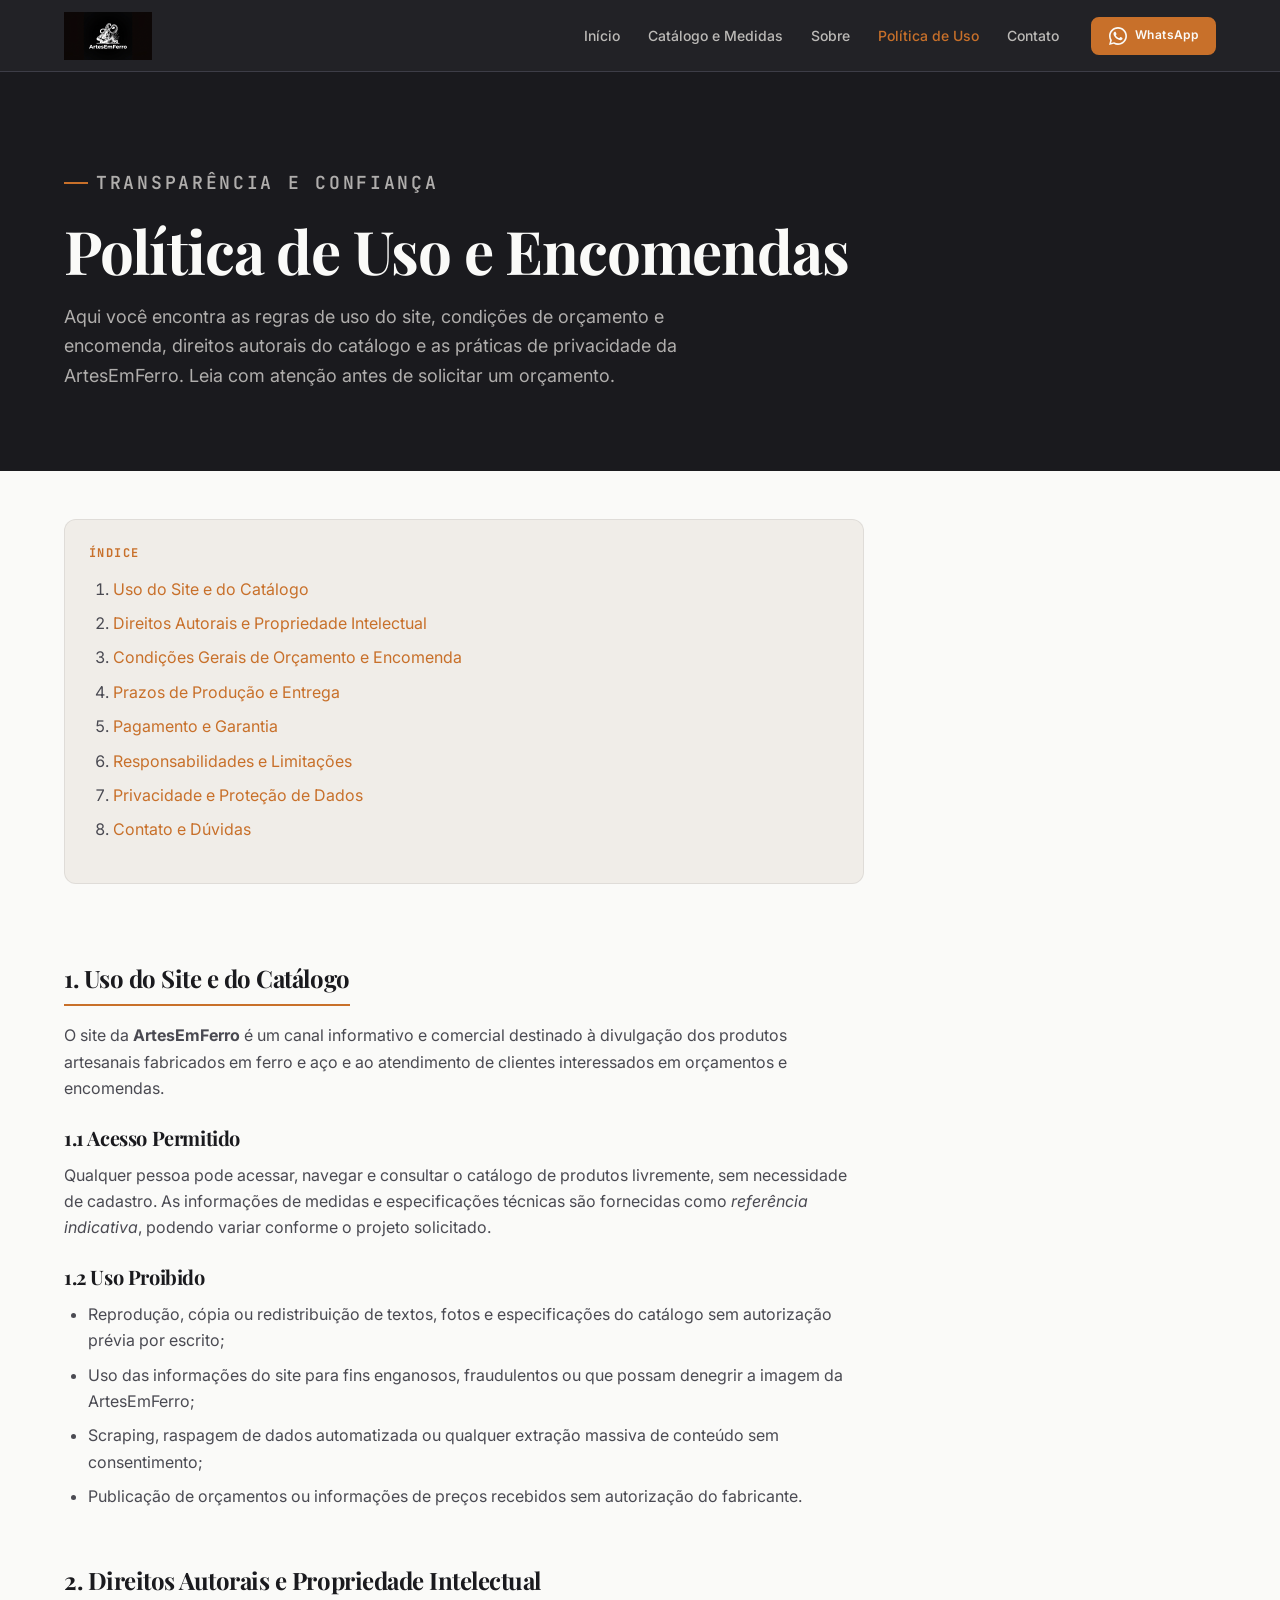
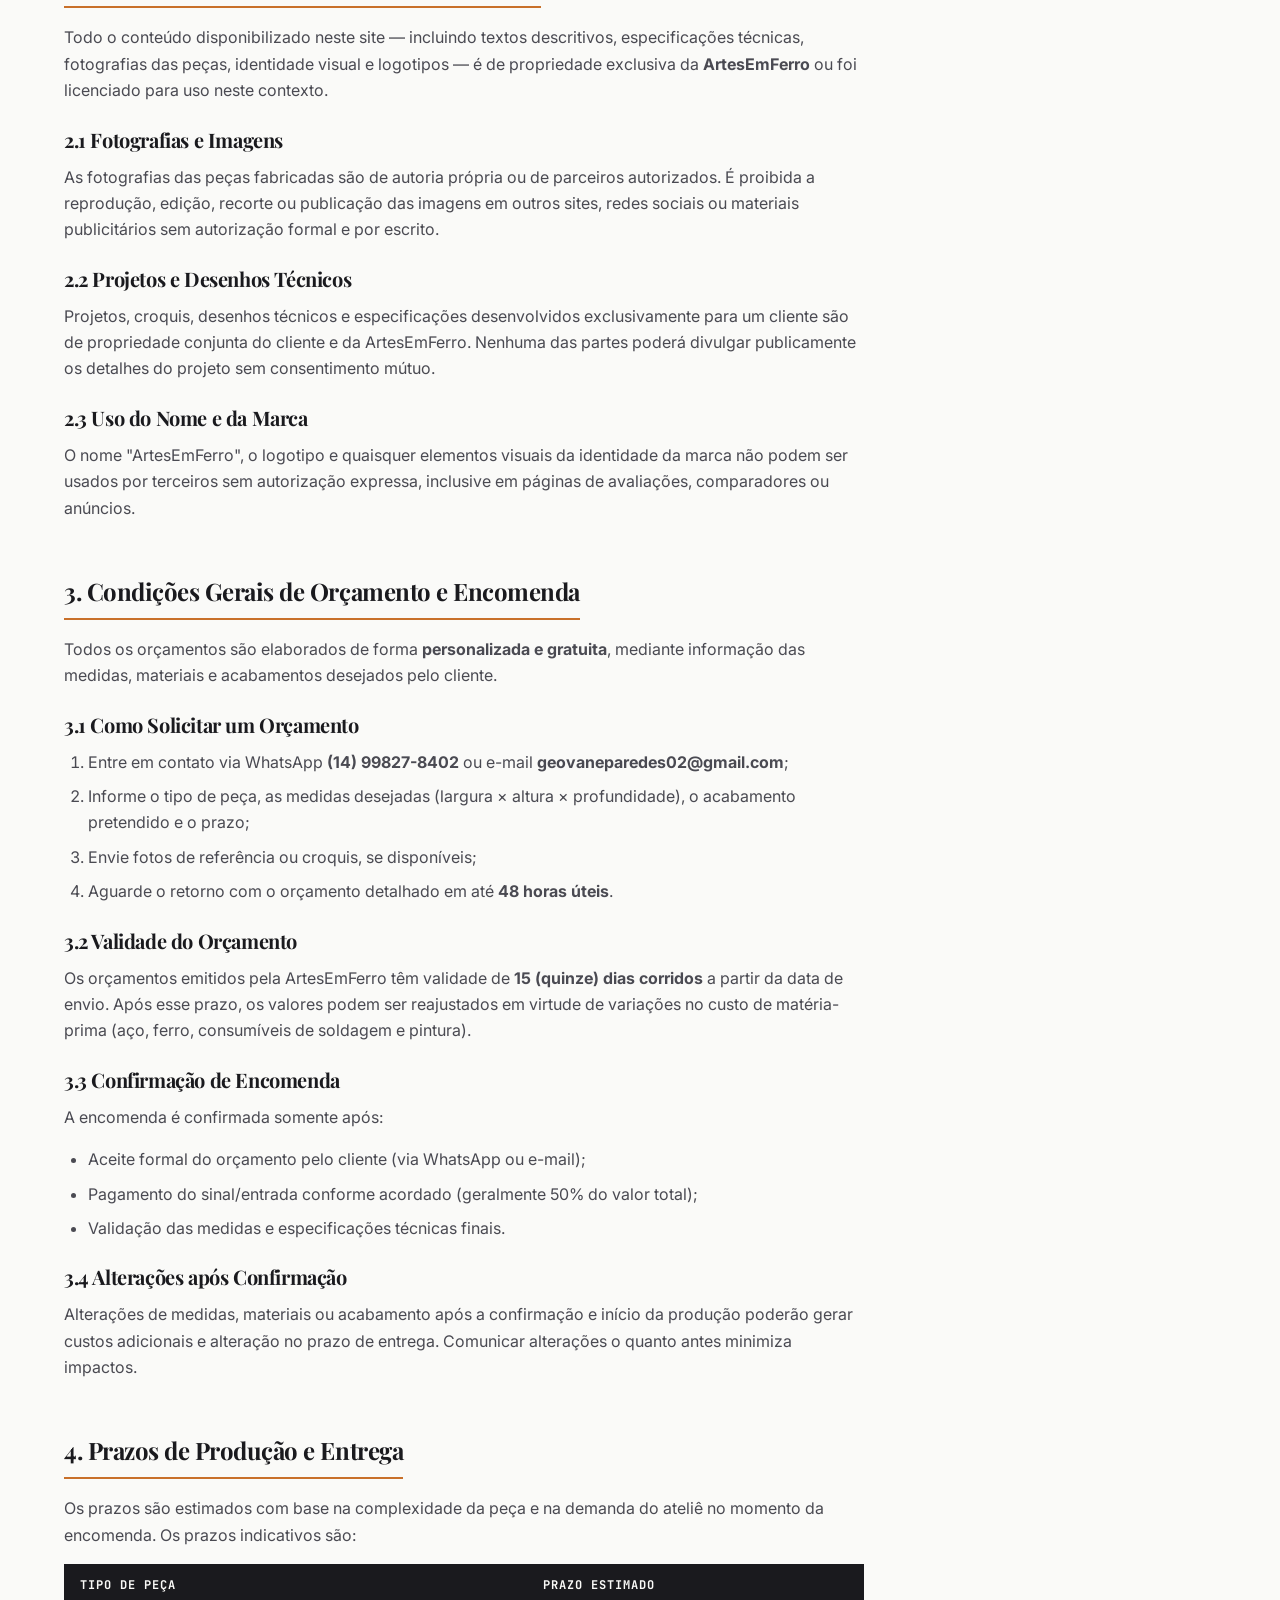
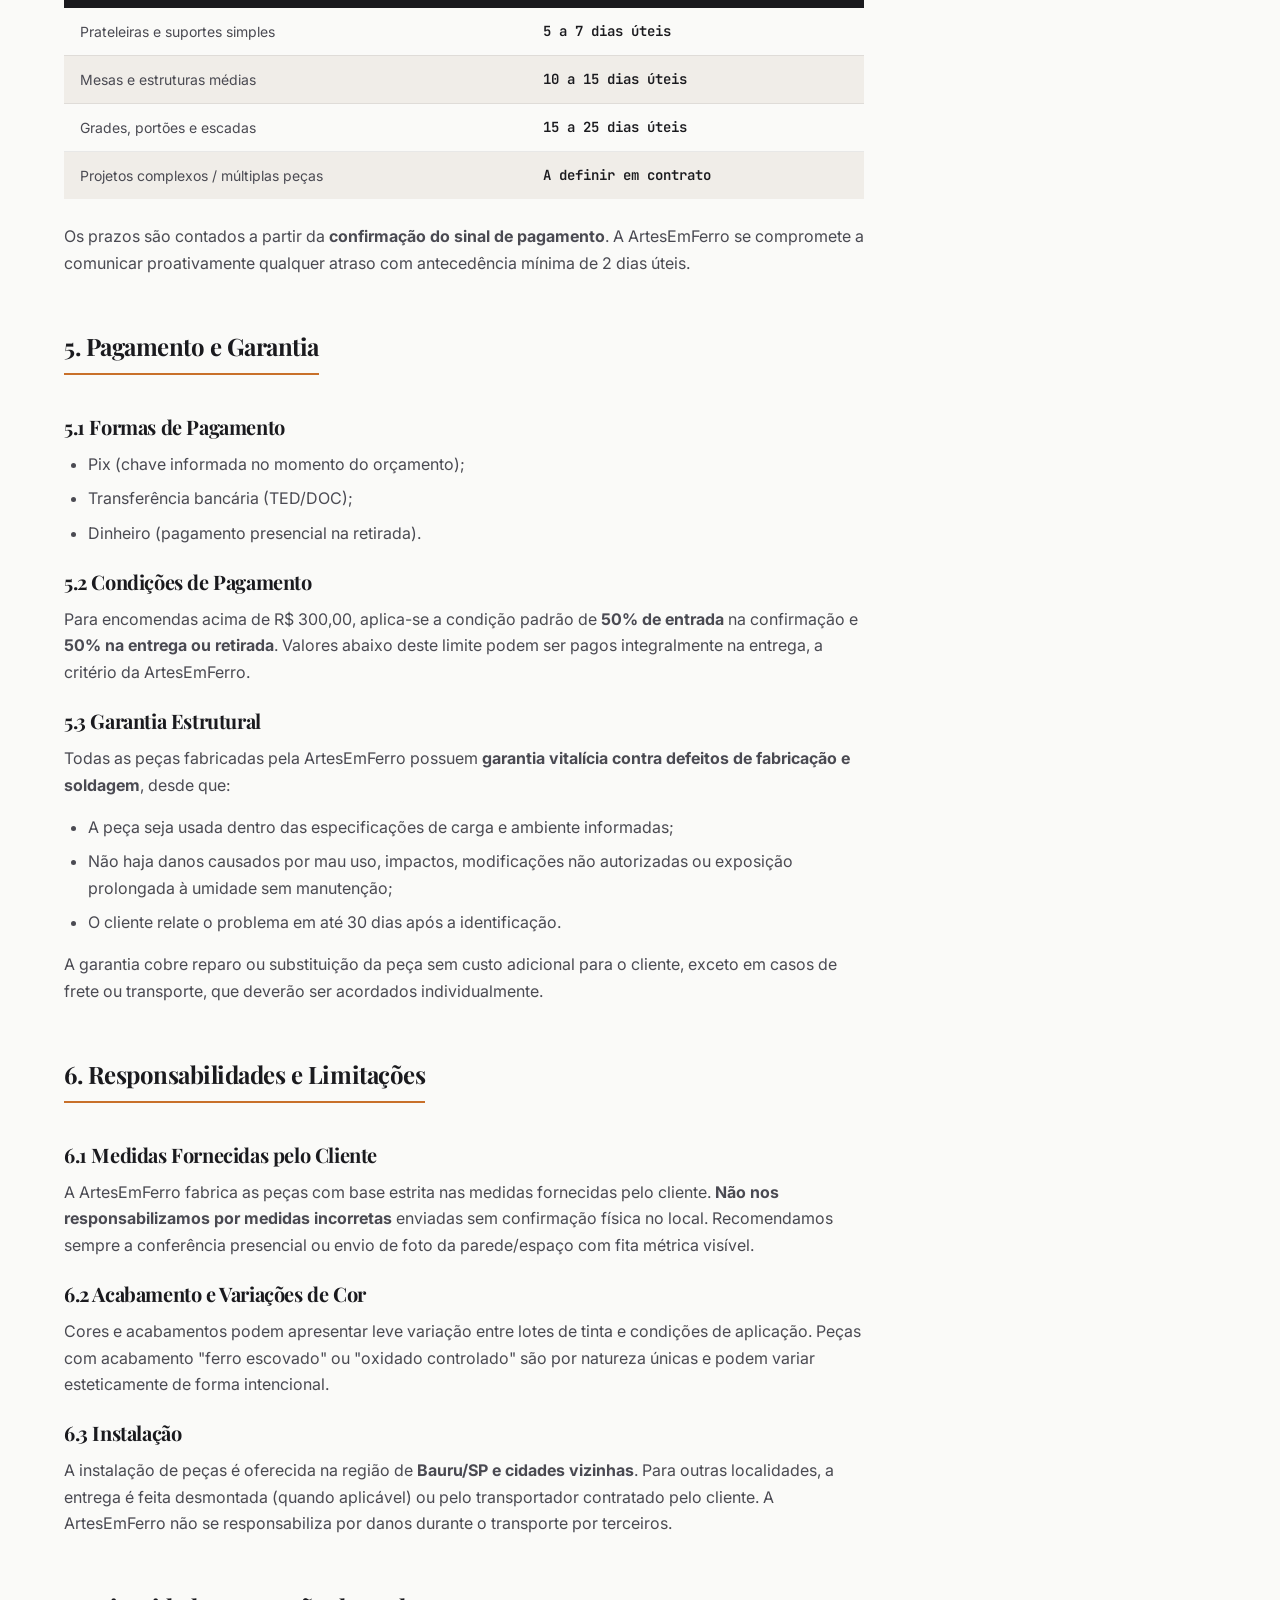
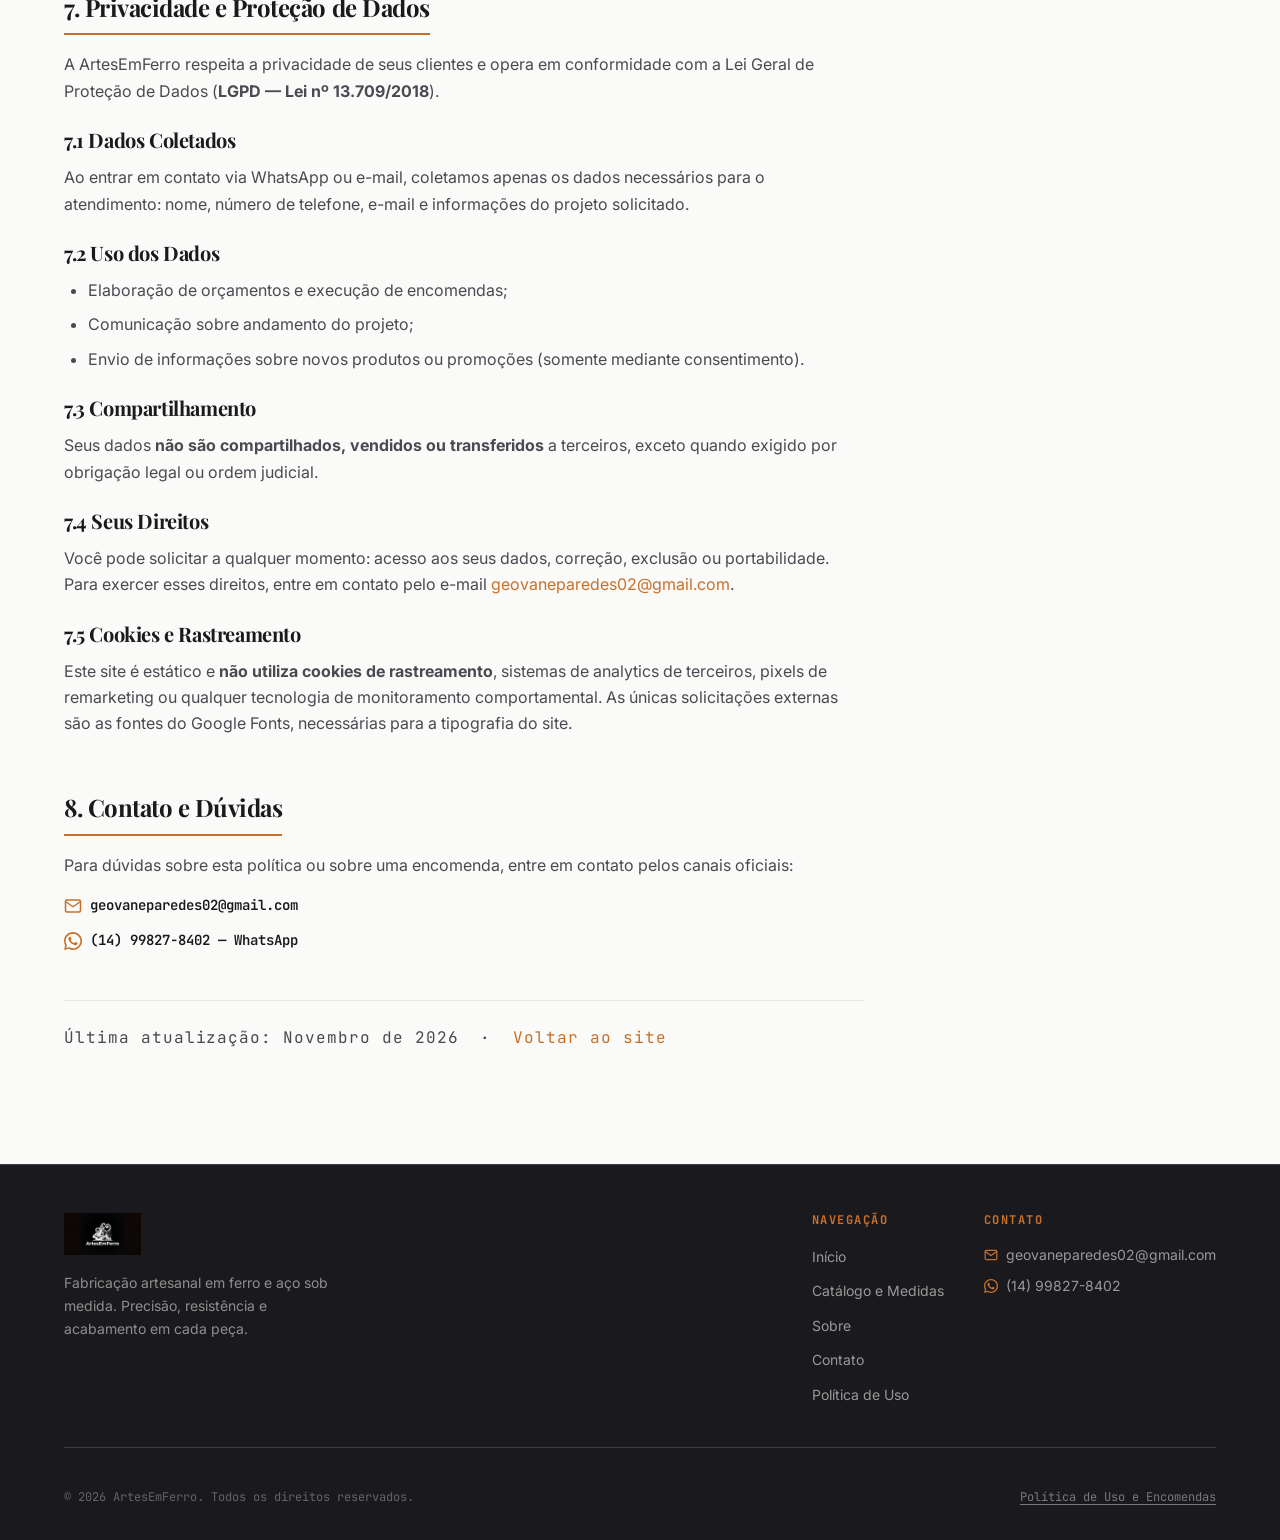
==== commit 570b55ed: "feat: integra logo oficial e ajusta header/footer em todas as páginas - Move imagem logo (image_5427" ====
--- a/politica-de-uso.html
+++ b/politica-de-uso.html
@@ -23,11 +23,7 @@
   <header id="site-header" role="banner">
     <div class="container">
       <a href="./index.html" class="site-logo" aria-label="ArtesEmFerro — voltar à página inicial">
-        <div class="site-logo-mark" aria-hidden="true">AF</div>
-        <div class="site-logo-text">
-          <span class="site-logo-name">ArtesEmFerro</span>
-          <span class="site-logo-tagline">Serralheria Artística</span>
-        </div>
+        <img src="./assets/logo.jpg" alt="ArtesEmFerro — Serralheria Artística" class="site-logo-img" width="140" height="48" />
       </a>
 
       <button
@@ -366,11 +362,7 @@
       <div class="footer-top">
         <div class="footer-brand">
           <a href="./index.html" class="site-logo" aria-label="Voltar à página inicial da ArtesEmFerro">
-            <div class="site-logo-mark" aria-hidden="true">AF</div>
-            <div class="site-logo-text">
-              <span class="site-logo-name">ArtesEmFerro</span>
-              <span class="site-logo-tagline">Serralheria Artística</span>
-            </div>
+            <img src="./assets/logo.jpg" alt="ArtesEmFerro — Serralheria Artística" class="site-logo-img" width="140" height="48" />
           </a>
           <p class="footer-brand-desc">
             Fabricação artesanal em ferro e aço sob medida. Precisão, resistência e acabamento em cada peça.
--- a/css/styles.css
+++ b/css/styles.css
@@ -298,17 +298,16 @@
   text-decoration: none;
   flex-shrink: 0;
 }
-.site-logo-mark {
-  width: 42px; height: 42px;
-  display: flex; align-items: center; justify-content: center;
-  background: var(--color-copper);
-  border-radius: var(--radius-sm);
-  font-family: var(--font-display);
-  font-weight: 900;
-  font-size: var(--text-xl);
-  color: var(--color-white);
-  letter-spacing: -0.04em;
-  line-height: 1;
+.site-logo-img {
+  height: 48px;
+  width: auto;
+  display: block;
+  /* Logo preto/branco: inverte para ficar branco no fundo escuro */
+  filter: invert(1) brightness(1.05);
+  transition: opacity var(--transition-fast);
+}
+.site-logo:hover .site-logo-img {
+  opacity: 0.85;
 }
 .site-logo-text {
   display: flex;
@@ -945,8 +944,7 @@
   align-items: start;
 }
 
-.footer-brand .site-logo-name { font-size: var(--text-xl); }
-.footer-brand .site-logo-tagline { margin-top: var(--space-1); }
+.footer-brand .site-logo-img { height: 42px; }
 
 .footer-brand-desc {
   font-size: var(--text-sm);
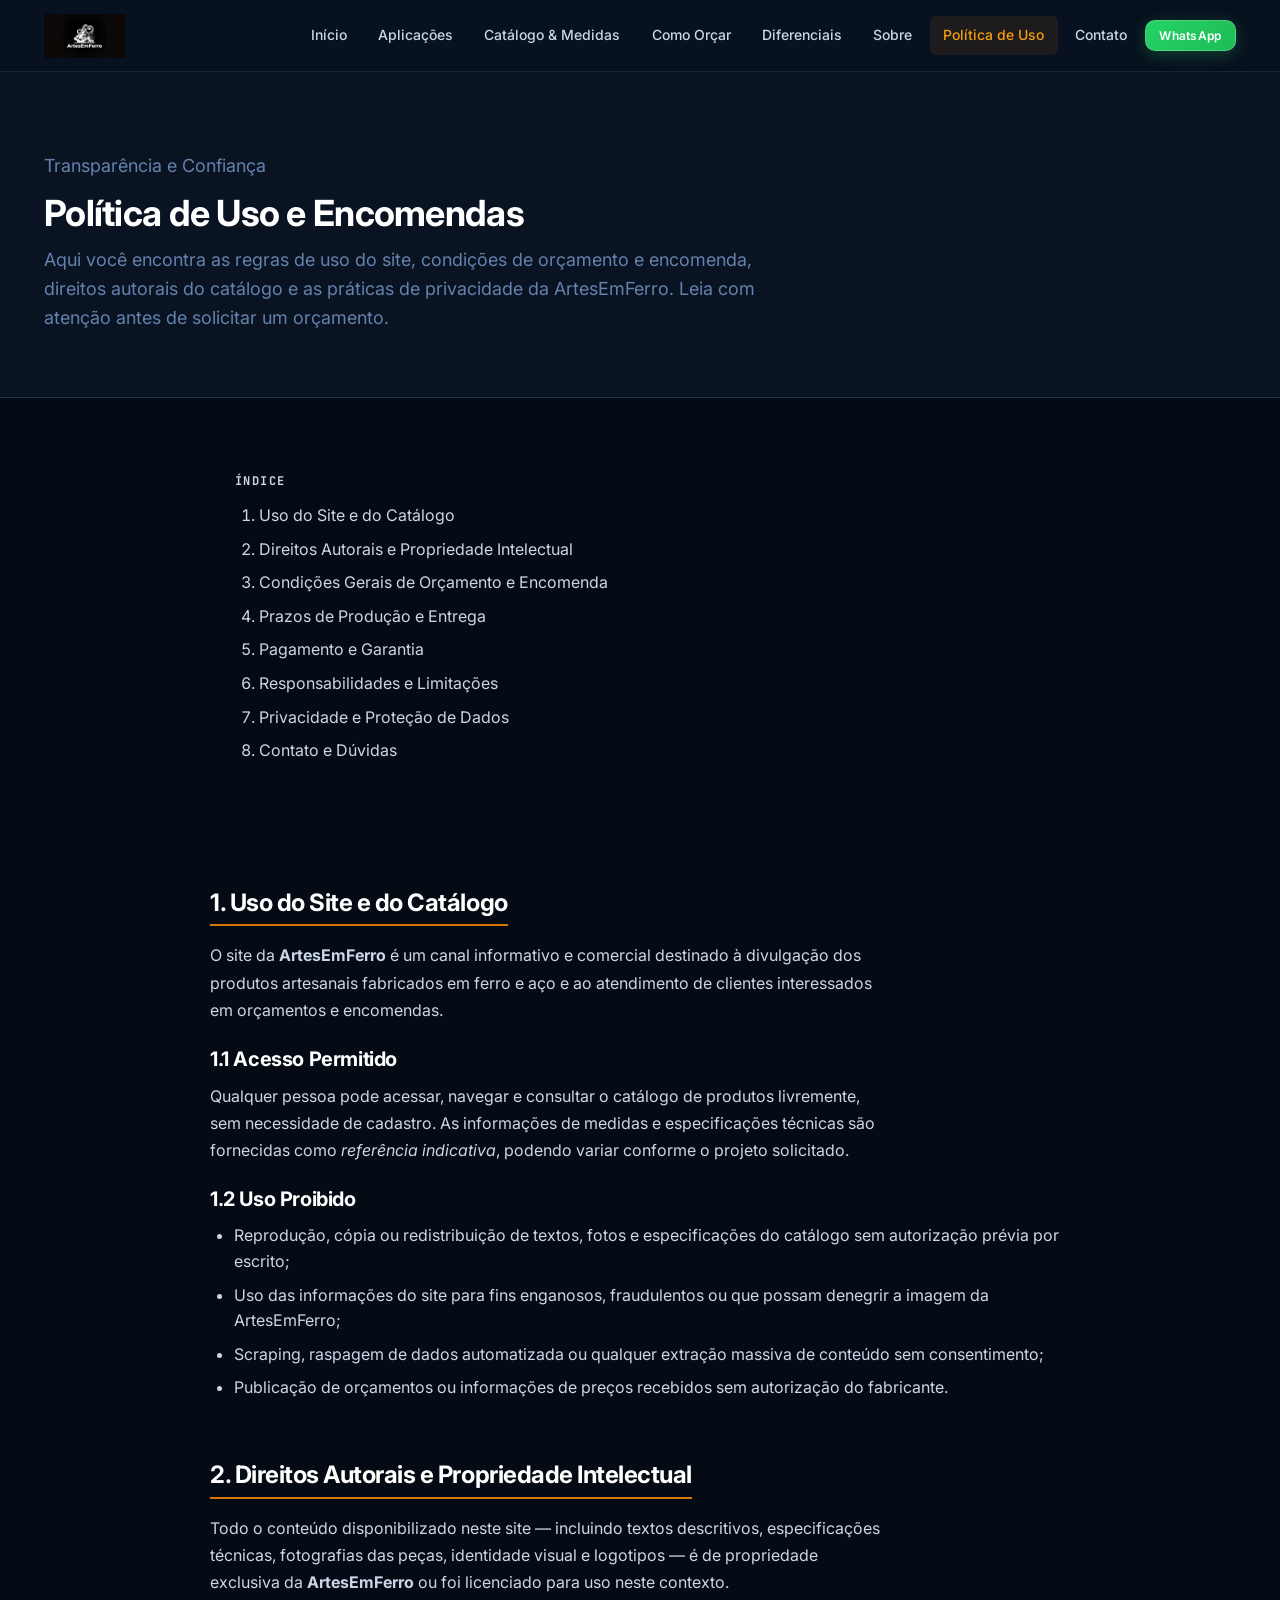
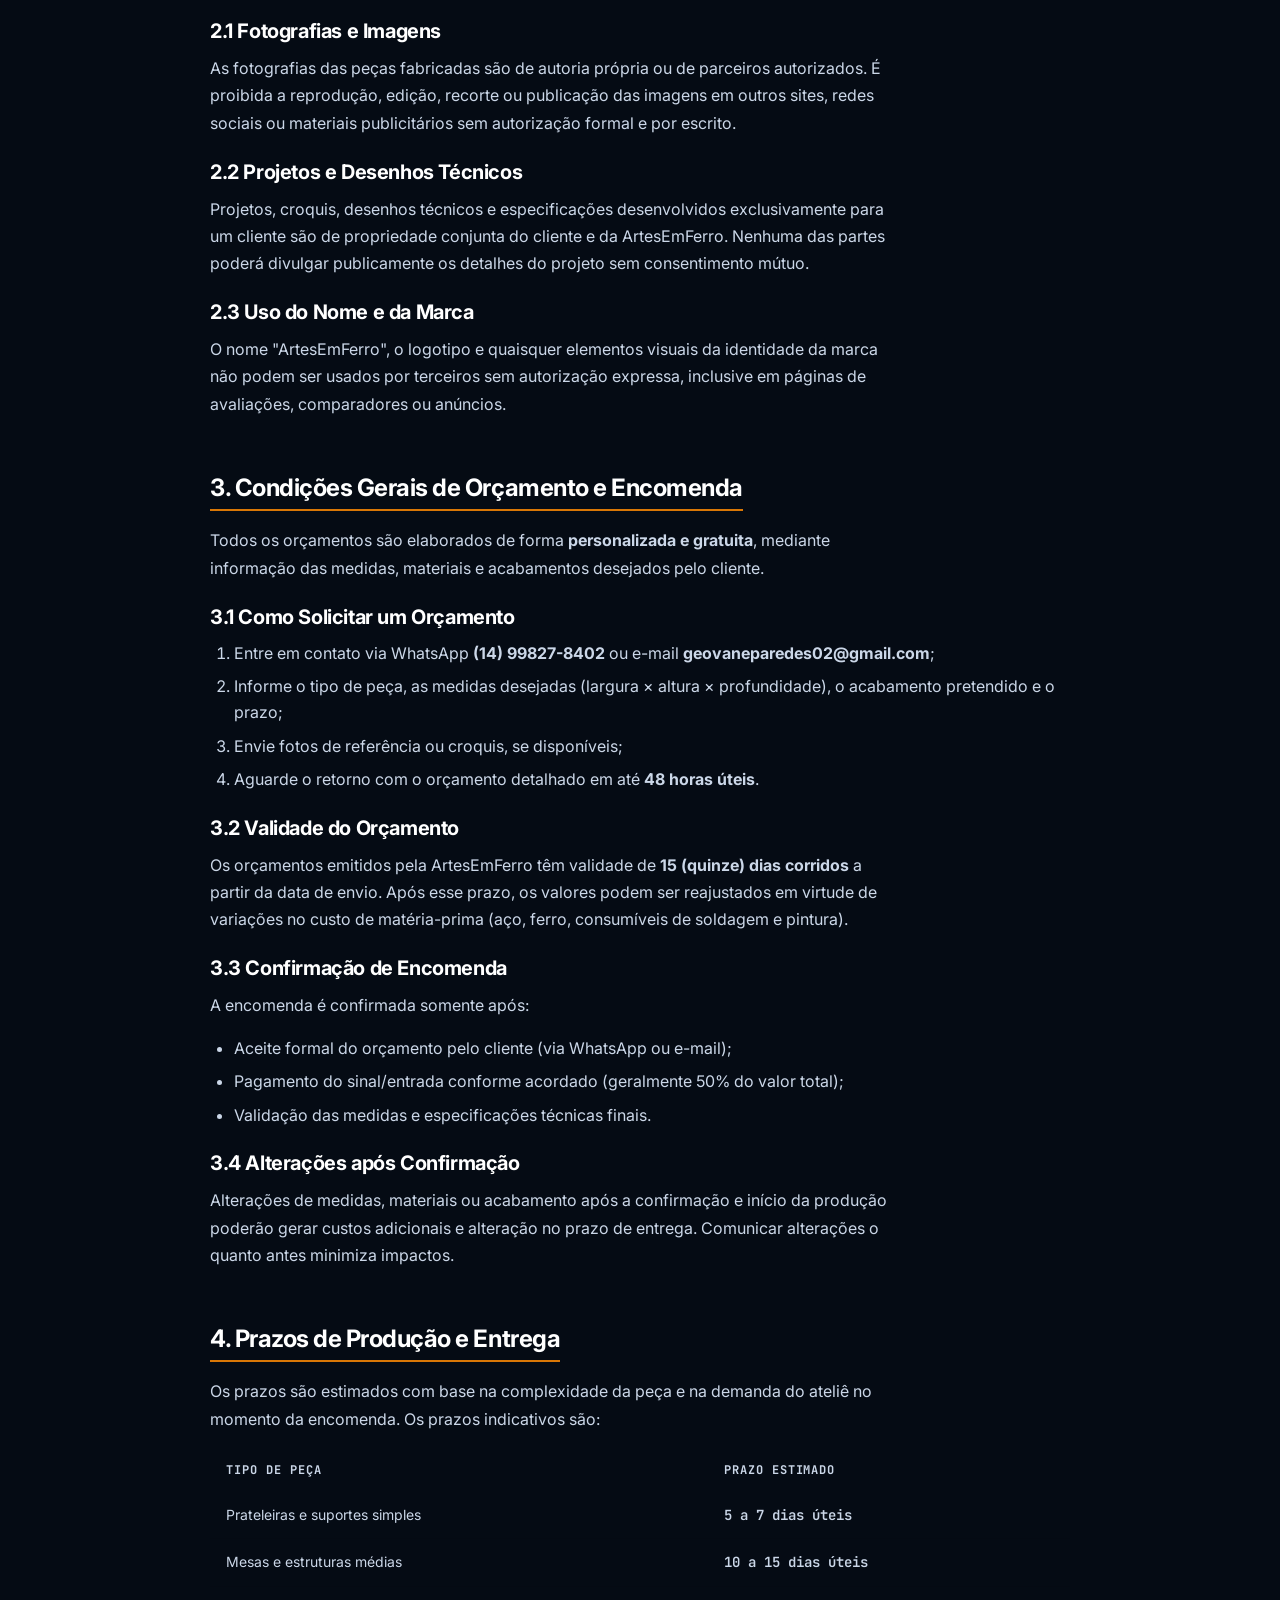
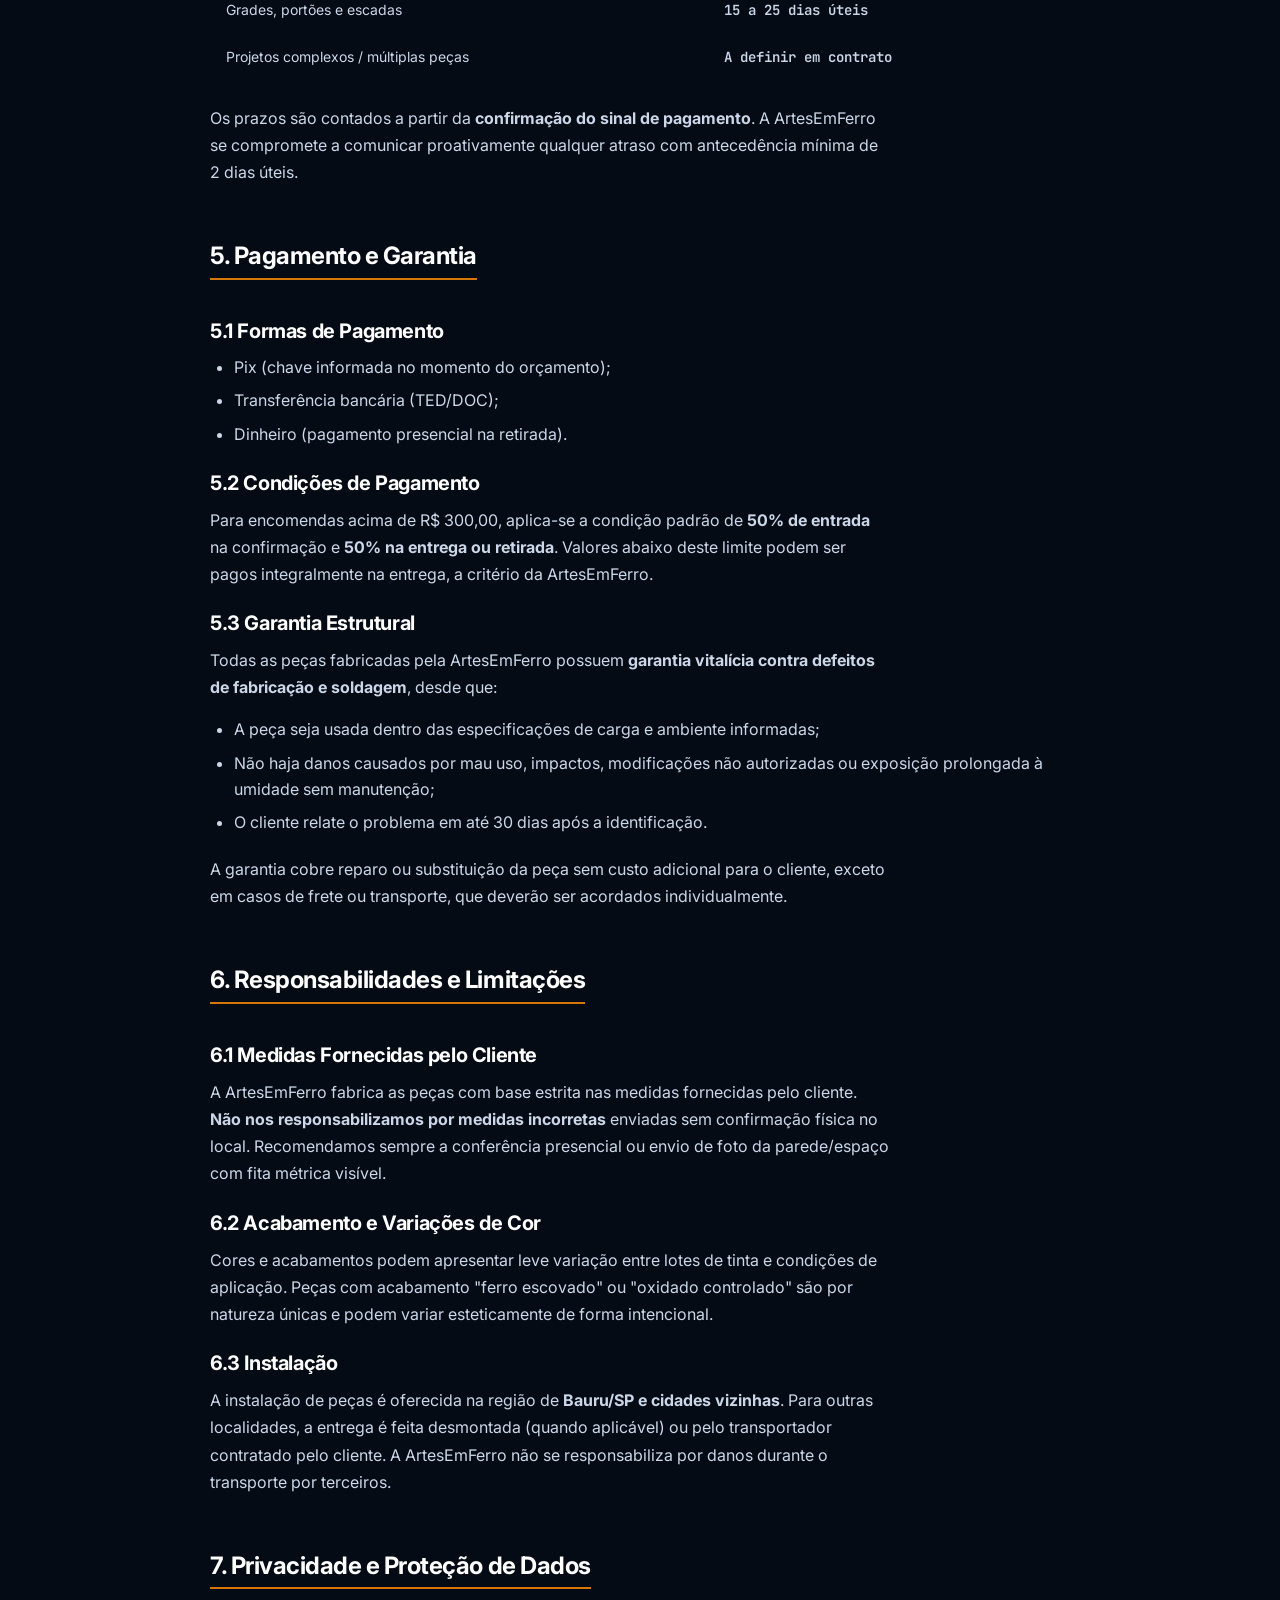
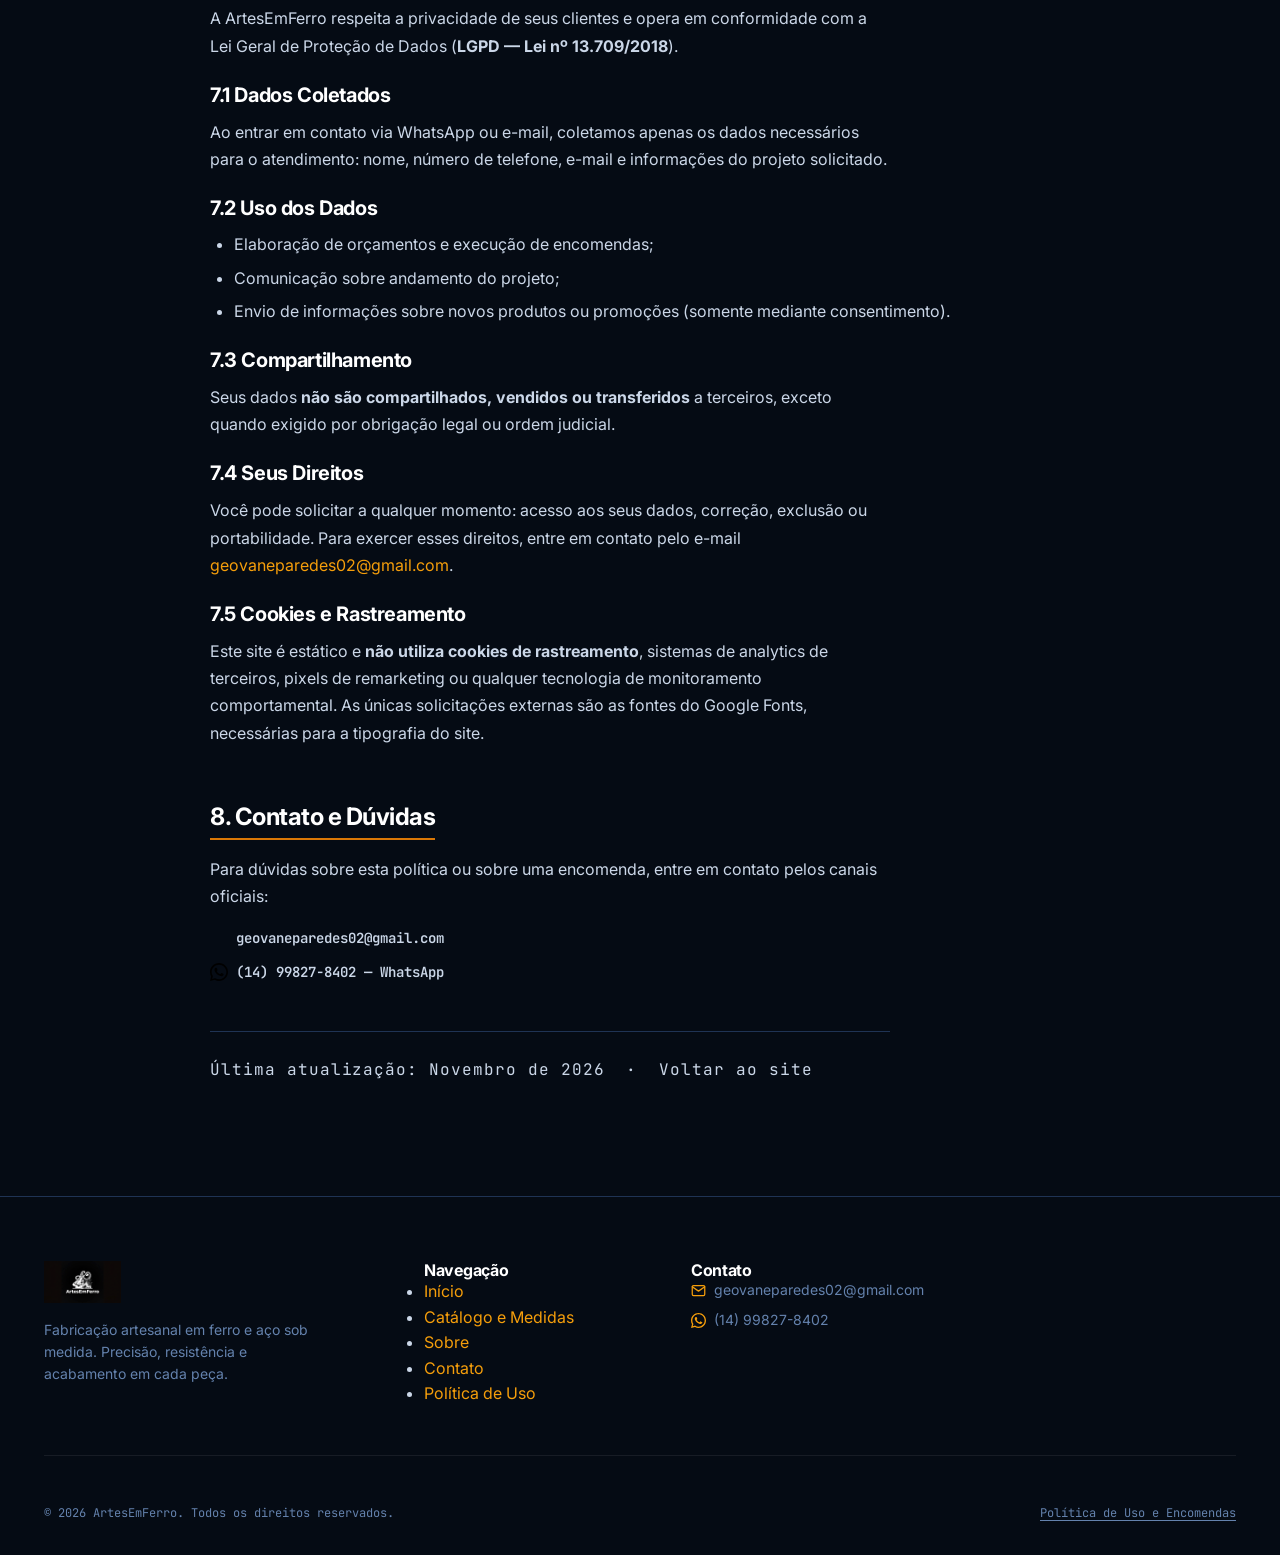
==== commit 09ae3f7a: "feat: implementar redesign industrial no estilo Grupo Imesul com busca e bandeja de orçamentos" ====
--- a/politica-de-uso.html
+++ b/politica-de-uso.html
@@ -23,7 +23,7 @@
   <header id="site-header" role="banner">
     <div class="container">
       <a href="./index.html" class="site-logo" aria-label="ArtesEmFerro — voltar à página inicial">
-        <img src="./assets/logo.jpg" alt="ArtesEmFerro — Serralheria Artística" class="site-logo-img" width="140" height="48" />
+        <img src="./assets/logo.jpg" alt="ArtesEmFerro — Serralheria Artística" class="site-logo-img" width="140" height="44" />
       </a>
 
       <button
@@ -37,19 +37,21 @@
       </button>
 
       <nav class="site-nav" id="main-nav" role="navigation" aria-label="Navegação principal">
-        <a href="./index.html#inicio"   class="nav-link">Início</a>
-        <a href="./index.html#catalogo" class="nav-link">Catálogo e Medidas</a>
-        <a href="./index.html#sobre"    class="nav-link">Sobre</a>
-        <a href="./politica-de-uso.html" class="nav-link active" aria-current="page">Política de Uso</a>
-        <a href="./index.html#contato"  class="nav-link">Contato</a>
+        <a href="./index.html#hero"       class="nav-link">Início</a>
+        <a href="./index.html#aplicacoes" class="nav-link">Aplicações</a>
+        <a href="./index.html#catalogo"   class="nav-link">Catálogo &amp; Medidas</a>
+        <a href="./index.html#como-orcar" class="nav-link">Como Orçar</a>
+        <a href="./index.html#diferenciais" class="nav-link">Diferenciais</a>
+        <a href="./index.html#sobre"      class="nav-link">Sobre</a>
+        <a href="./politica-de-uso.html"  class="nav-link active" aria-current="page">Política de Uso</a>
+        <a href="./index.html#contato"    class="nav-link">Contato</a>
         <a
           href="https://wa.me/5514998278402?text=Olá!%20Vim%20pelo%20site%20e%20gostaria%20de%20solicitar%20um%20orçamento."
           target="_blank"
           rel="noopener noreferrer"
-          class="btn btn-primary btn-sm nav-cta"
+          class="btn btn-whatsapp btn-sm"
           aria-label="Solicitar orçamento via WhatsApp"
         >
-          <svg aria-hidden="true" viewBox="0 0 24 24" fill="currentColor" width="16" height="16"><path d="M17.472 14.382c-.297-.149-1.758-.867-2.03-.967-.273-.099-.471-.148-.67.15-.197.297-.767.966-.94 1.164-.173.199-.347.223-.644.075-.297-.15-1.255-.463-2.39-1.475-.883-.788-1.48-1.761-1.653-2.059-.173-.297-.018-.458.13-.606.134-.133.298-.347.446-.52.149-.174.198-.298.298-.497.099-.198.05-.371-.025-.52-.075-.149-.669-1.612-.916-2.207-.242-.579-.487-.5-.669-.51-.173-.008-.371-.01-.57-.01-.198 0-.52.074-.792.372-.272.297-1.04 1.016-1.04 2.479 0 1.462 1.065 2.875 1.213 3.074.149.198 2.096 3.2 5.077 4.487.709.306 1.262.489 1.694.625.712.227 1.36.195 1.871.118.571-.085 1.758-.719 2.006-1.413.248-.694.248-1.289.173-1.413-.074-.124-.272-.198-.57-.347z"/><path d="M12 0C5.373 0 0 5.373 0 12c0 2.136.561 4.14 1.535 5.874L.057 23.999l6.305-1.654A11.945 11.945 0 0012 24c6.627 0 12-5.373 12-12S18.627 0 12 0zm0 21.818a9.797 9.797 0 01-5.058-1.407l-.362-.216-3.743.981.999-3.651-.237-.374A9.796 9.796 0 012.182 12C2.182 6.57 6.57 2.182 12 2.182S21.818 6.57 21.818 12 17.43 21.818 12 21.818z"/></svg>
           WhatsApp
         </a>
       </nav>
--- a/css/styles.css
+++ b/css/styles.css
@@ -1,7 +1,8 @@
 /* =============================================================
-   ArtesEmFerro — Stylesheet Principal
-   Stack: CSS3 puro, variáveis, Grid, Flexbox, sem frameworks.
-   Autor: ArtesEmFerro  |  Versão: 1.0
+   ArtesEmFerro — Stylesheet Principal (Industrial Modern Edition)
+   Inspirado na arquitetura técnica e de conversão do Grupo Imesul.
+   Stack: CSS3 puro, CSS Variables, CSS Grid, Flexbox, sem dependências.
+   Autor: ArtesEmFerro | Versão: 2.0 (Modern Industrial Standard)
    ============================================================= */
 
 /* ——— 0. Reset & Base ——— */
@@ -14,38 +15,48 @@
 html {
   scroll-behavior: smooth;
   font-size: 16px;
-}
-
-/* ——— 1. Variáveis CSS (Design Tokens) ——— */
+  color-scheme: dark light;
+}
+
+/* ——— 1. Variáveis CSS (Design Tokens Industriais) ——— */
 :root {
-  /* Paleta Principal */
-  --color-iron:        #1a1a1e;   /* ferro profundo — fundo escuro */
-  --color-graphite:    #2c2c34;   /* grafite — cartões escuros */
-  --color-brushed:     #3d3d47;   /* ferro escovado — bordas e divisores */
-  --color-ash:         #f0ede8;   /* cinza claro quente — fundo claro */
-  --color-white:       #fafaf8;   /* branco levemente quente */
-
-  /* Acento quente — cobre/terracota */
-  --color-copper:      #c8702a;   /* cobre — acento principal */
-  --color-copper-lt:   #e08944;   /* cobre claro — hover */
-  --color-copper-dk:   #a05720;   /* cobre escuro — pressed */
-
-  /* Acento secundário — madeira */
-  --color-wood:        #8b6245;
-  --color-wood-lt:     #a97c5b;
-
-  /* Texto */
-  --color-text-dark:   #1a1a1e;
-  --color-text-mid:    #4a4a52;
-  --color-text-light:  #f0ede8;
-  --color-text-muted:  #8a8a95;
+  /* Paleta Escura Metalúrgica (estilo aço temperado / Imesul dark) */
+  --color-steel-950:    #050b14;   /* Fundo mestre ultra-profundo */
+  --color-steel-900:    #0a1322;   /* Fundo principal seções escuras */
+  --color-steel-850:    #0e1a2e;   /* Fundo de cards e containers */
+  --color-steel-800:    #15233c;   /* Fundo hover e elementos ativos */
+  --color-steel-700:    #1f3354;   /* Bordas técnicas e divisores */
+  --color-steel-600:    #334c75;   /* Bordas em destaque */
+  --color-steel-400:    #6482ad;   /* Textos secundários frios */
+  --color-steel-200:    #cbd7e8;   /* Textos de leitura */
+  --color-steel-100:    #eaf0f8;   /* Destaques e títulos */
+  --color-steel-white:  #ffffff;
+
+  /* Acentos Industriais Quentes (Cobre Forja, Âmbar & Laranja Fogo) */
+  --color-amber-500:    #d97706;   /* Cobre quente principal */
+  --color-amber-400:    #f59e0b;   /* Cobre luminoso / hover */
+  --color-amber-600:    #b45309;   /* Cobre escuro / active */
+  --color-amber-glow:   rgba(245, 158, 11, 0.22);
+
+  /* Acento de Conversão (WhatsApp Green oficial) */
+  --color-whatsapp:     #25d366;
+  --color-whatsapp-hover:#1ebe59;
+  --color-whatsapp-glow:rgba(37, 211, 102, 0.25);
+
+  /* Fundos Claros de Contraste (para tabelas e blocos técnicos) */
+  --color-surface-light:#f8fafc;
+  --color-surface-ash:  #eef2f6;
+  --color-text-dark:    #0f172a;
+  --color-text-muted:   #64748b;
 
   /* Tipografia */
-  --font-display:  'Playfair Display', Georgia, serif;
-  --font-body:     'Inter', system-ui, sans-serif;
-  --font-mono:     'JetBrains Mono', 'Courier New', monospace;
-
-  /* Escala tipográfica */
+  --font-display:       'Inter', -apple-system, BlinkMacSystemFont, "Segoe UI", Roboto, sans-serif;
+  --font-heading:       'Playfair Display', Georgia, serif;
+  --font-body:          'Inter', -apple-system, BlinkMacSystemFont, "Segoe UI", Roboto, sans-serif;
+  --font-mono:          'JetBrains Mono', 'Courier New', monospace;
+
+  /* Escala Tipográfica */
+  --text-2xs:   0.6875rem;
   --text-xs:    0.75rem;
   --text-sm:    0.875rem;
   --text-base:  1rem;
@@ -57,76 +68,75 @@
   --text-5xl:   3rem;
   --text-6xl:   3.75rem;
 
-  /* Espaçamento */
-  --space-1:   0.25rem;
-  --space-2:   0.5rem;
-  --space-3:   0.75rem;
-  --space-4:   1rem;
-  --space-6:   1.5rem;
-  --space-8:   2rem;
-  --space-10:  2.5rem;
-  --space-12:  3rem;
-  --space-16:  4rem;
-  --space-20:  5rem;
-  --space-24:  6rem;
-  --space-32:  8rem;
-
-  /* Bordas e sombras */
-  --radius-sm:  4px;
-  --radius-md:  8px;
-  --radius-lg:  12px;
-  --radius-xl:  20px;
-
-  --shadow-sm:  0 1px 3px rgba(0,0,0,.12), 0 1px 2px rgba(0,0,0,.08);
-  --shadow-md:  0 4px 12px rgba(0,0,0,.18), 0 2px 6px rgba(0,0,0,.10);
-  --shadow-lg:  0 10px 30px rgba(0,0,0,.24), 0 4px 12px rgba(0,0,0,.14);
-  --shadow-copper: 0 0 0 3px rgba(200,112,42,.35);
-
-  /* Transições */
-  --transition-fast:   150ms ease;
-  --transition-base:   250ms ease;
-  --transition-slow:   400ms ease;
-
-  /* Layout */
-  --container-max: 1200px;
+  /* Espaçamento Modular */
+  --space-1:    0.25rem;
+  --space-2:    0.5rem;
+  --space-3:    0.75rem;
+  --space-4:    1rem;
+  --space-5:    1.25rem;
+  --space-6:    1.5rem;
+  --space-8:    2rem;
+  --space-10:   2.5rem;
+  --space-12:   3rem;
+  --space-16:   4rem;
+  --space-20:   5rem;
+  --space-24:   6rem;
+
+  /* Bordas & Raios */
+  --radius-xs:  3px;
+  --radius-sm:  6px;
+  --radius-md:  10px;
+  --radius-lg:  16px;
+  --radius-xl:  24px;
+  --radius-full:9999px;
+
+  /* Sombras & Brilhos Metálicos */
+  --shadow-sm:   0 1px 3px rgba(0,0,0,0.3);
+  --shadow-md:   0 4px 14px rgba(0,0,0,0.35);
+  --shadow-lg:   0 12px 32px rgba(0,0,0,0.45);
+  --shadow-glow: 0 0 24px rgba(217, 119, 6, 0.25);
+
+  /* Transições Fluidas */
+  --transition-fast: 150ms cubic-bezier(0.16, 1, 0.3, 1);
+  --transition-base: 250ms cubic-bezier(0.16, 1, 0.3, 1);
+  --transition-slow: 400ms cubic-bezier(0.16, 1, 0.3, 1);
+
+  /* Dimensões */
+  --container-max: 1240px;
+  --topbar-height: 38px;
   --header-height: 72px;
 }
 
-/* ——— 2. Tipografia base ——— */
+/* ——— 2. Base & Tipografia Global ——— */
 body {
   font-family: var(--font-body);
   font-size: var(--text-base);
-  line-height: 1.65;
-  color: var(--color-text-dark);
-  background-color: var(--color-white);
+  line-height: 1.6;
+  color: var(--color-steel-200);
+  background-color: var(--color-steel-950);
   -webkit-font-smoothing: antialiased;
   -moz-osx-font-smoothing: grayscale;
+  overflow-x: hidden;
 }
 
 h1, h2, h3, h4, h5 {
-  font-family: var(--font-display);
-  line-height: 1.2;
+  color: var(--color-steel-white);
+  line-height: 1.15;
   font-weight: 700;
   letter-spacing: -0.02em;
 }
 
-h1 { font-size: clamp(var(--text-3xl), 5vw, var(--text-6xl)); }
-h2 { font-size: clamp(var(--text-2xl), 3.5vw, var(--text-4xl)); }
-h3 { font-size: clamp(var(--text-xl), 2.5vw, var(--text-3xl)); }
-h4 { font-size: var(--text-xl); }
-
-p { max-width: 68ch; }
+p {
+  max-width: 68ch;
+}
 
 a {
-  color: var(--color-copper);
+  color: var(--color-amber-400);
   text-decoration: none;
-  transition: color var(--transition-fast);
-}
-a:hover { color: var(--color-copper-lt); }
-a:focus-visible {
-  outline: 3px solid var(--color-copper);
-  outline-offset: 3px;
-  border-radius: 2px;
+  transition: color var(--transition-fast), border-color var(--transition-fast);
+}
+a:hover {
+  color: var(--color-amber-500);
 }
 
 img {
@@ -135,7 +145,7 @@
   height: auto;
 }
 
-/* ——— 3. Utilitários ——— */
+/* ——— 3. Utilitários Estruturais ——— */
 .container {
   width: 100%;
   max-width: var(--container-max);
@@ -145,149 +155,168 @@
 
 .sr-only {
   position: absolute;
-  width: 1px; height: 1px;
-  padding: 0; margin: -1px;
+  width: 1px;
+  height: 1px;
+  padding: 0;
+  margin: -1px;
   overflow: hidden;
-  clip: rect(0,0,0,0);
+  clip: rect(0, 0, 0, 0);
   white-space: nowrap;
   border: 0;
 }
 
-.section-label {
+/* Malha Técnica Industrial (Grid Blueprint) */
+.industrial-grid-bg {
+  position: absolute;
+  inset: 0;
+  background-image: 
+    linear-gradient(to right, rgba(255, 255, 255, 0.035) 1px, transparent 1px),
+    linear-gradient(to bottom, rgba(255, 255, 255, 0.035) 1px, transparent 1px);
+  background-size: 54px 54px;
+  pointer-events: none;
+}
+
+.industrial-radial-glow {
+  position: absolute;
+  inset: 0;
+  background: 
+    radial-gradient(circle at 15% 20%, rgba(217, 119, 6, 0.15), transparent 45%),
+    radial-gradient(circle at 85% 65%, rgba(31, 51, 84, 0.35), transparent 50%);
+  pointer-events: none;
+}
+
+/* Rótulos de Seção Técnicos */
+.section-badge {
   display: inline-flex;
   align-items: center;
   gap: var(--space-2);
+  padding: 0.3rem 0.8rem;
+  background: rgba(217, 119, 6, 0.12);
+  border: 1px solid rgba(217, 119, 6, 0.3);
+  border-radius: var(--radius-full);
   font-family: var(--font-mono);
   font-size: var(--text-xs);
   font-weight: 600;
-  letter-spacing: 0.15em;
+  letter-spacing: 0.12em;
   text-transform: uppercase;
-  color: var(--color-copper);
-  margin-bottom: var(--space-4);
-}
-.section-label::before {
-  content: '';
-  display: inline-block;
-  width: 24px; height: 2px;
-  background: var(--color-copper);
+  color: var(--color-amber-400);
+  margin-bottom: var(--space-3);
+}
+.section-badge .status-dot {
+  width: 7px;
+  height: 7px;
+  border-radius: 50%;
+  background: var(--color-amber-400);
+  box-shadow: 0 0 8px var(--color-amber-400);
+  animation: pulse-dot 2s infinite ease-in-out;
+}
+
+@keyframes pulse-dot {
+  0%, 100% { opacity: 1; transform: scale(1); }
+  50% { opacity: 0.4; transform: scale(0.85); }
 }
 
 .section-title {
-  color: var(--color-iron);
-  margin-bottom: var(--space-4);
+  font-size: clamp(var(--text-2xl), 3.5vw, var(--text-4xl));
+  margin-bottom: var(--space-3);
 }
 
 .section-desc {
-  color: var(--color-text-mid);
   font-size: var(--text-lg);
+  color: var(--color-steel-400);
   margin-bottom: var(--space-10);
-}
-
-/* ——— 4. Botões ——— */
-.btn {
+  line-height: 1.6;
+}
+
+/* ——— 4. Top Bar Utilitária ——— */
+.topbar {
+  background: var(--color-steel-950);
+  border-bottom: 1px solid rgba(255, 255, 255, 0.08);
+  font-size: var(--text-xs);
+  font-family: var(--font-mono);
+  color: var(--color-steel-400);
+  height: var(--topbar-height);
+  display: flex;
+  align-items: center;
+  position: relative;
+  z-index: 102;
+}
+.topbar .container {
+  display: flex;
+  align-items: center;
+  justify-content: space-between;
+  gap: var(--space-4);
+}
+.topbar-left, .topbar-right {
+  display: flex;
+  align-items: center;
+  gap: var(--space-6);
+  flex-wrap: wrap;
+}
+.topbar-item {
   display: inline-flex;
   align-items: center;
   gap: var(--space-2);
-  padding: var(--space-3) var(--space-6);
-  border-radius: var(--radius-md);
-  font-family: var(--font-body);
-  font-size: var(--text-sm);
+}
+.topbar-item svg {
+  width: 14px;
+  height: 14px;
+  color: var(--color-amber-400);
+}
+.topbar-item a {
+  color: var(--color-steel-200);
+  transition: color var(--transition-fast);
+}
+.topbar-item a:hover {
+  color: var(--color-amber-400);
+}
+.badge-live {
+  display: inline-flex;
+  align-items: center;
+  gap: 5px;
+  padding: 1px 7px;
+  background: rgba(37, 211, 102, 0.15);
+  border: 1px solid rgba(37, 211, 102, 0.35);
+  border-radius: var(--radius-full);
+  color: #4ade80;
   font-weight: 600;
-  letter-spacing: 0.03em;
-  cursor: pointer;
-  border: 2px solid transparent;
-  transition:
-    background-color var(--transition-fast),
-    color var(--transition-fast),
-    border-color var(--transition-fast),
-    box-shadow var(--transition-fast),
-    transform var(--transition-fast);
-  text-decoration: none;
-  line-height: 1.4;
-}
-.btn:focus-visible {
-  outline: 3px solid var(--color-copper);
-  outline-offset: 3px;
-}
-.btn:active { transform: translateY(1px); }
-
-.btn-primary {
-  background: var(--color-copper);
-  color: var(--color-white);
-  border-color: var(--color-copper);
-}
-.btn-primary:hover {
-  background: var(--color-copper-lt);
-  border-color: var(--color-copper-lt);
-  color: var(--color-white);
-  box-shadow: var(--shadow-md);
-}
-
-.btn-outline {
-  background: transparent;
-  color: var(--color-white);
-  border-color: rgba(255,255,255,.5);
-}
-.btn-outline:hover {
-  background: rgba(255,255,255,.1);
-  border-color: var(--color-white);
-  color: var(--color-white);
-}
-
-.btn-whatsapp {
-  background: #25D366;
-  color: #fff;
-  border-color: #25D366;
-  width: 100%;
-  justify-content: center;
-  font-size: var(--text-sm);
-}
-.btn-whatsapp:hover {
-  background: #1ebe59;
-  border-color: #1ebe59;
-  color: #fff;
-  box-shadow: var(--shadow-sm);
-}
-
-.btn-sm {
-  padding: var(--space-2) var(--space-4);
-  font-size: var(--text-xs);
-}
-
-.btn-lg {
-  padding: var(--space-4) var(--space-8);
-  font-size: var(--text-base);
-}
-
-/* Ícone SVG inline nos botões */
-.btn svg, .btn img.icon {
-  width: 18px; height: 18px;
-  flex-shrink: 0;
-}
-
-/* ——— 5. HEADER ——— */
+  font-size: var(--text-2xs);
+}
+.badge-live-dot {
+  width: 6px;
+  height: 6px;
+  border-radius: 50%;
+  background: #4ade80;
+  animation: pulse-dot 1.8s infinite;
+}
+
+/* ——— 5. Header / Navegação Industrial ——— */
 #site-header {
-  position: fixed;
-  top: 0; left: 0; right: 0;
+  position: sticky;
+  top: 0;
+  left: 0;
+  right: 0;
   z-index: 100;
   height: var(--header-height);
   display: flex;
   align-items: center;
-  background: rgba(26,26,30,.96);
-  backdrop-filter: blur(10px);
-  -webkit-backdrop-filter: blur(10px);
-  border-bottom: 1px solid var(--color-brushed);
-  transition: box-shadow var(--transition-base);
+  background: rgba(10, 19, 34, 0.88);
+  backdrop-filter: blur(14px);
+  -webkit-backdrop-filter: blur(14px);
+  border-bottom: 1px solid rgba(255, 255, 255, 0.08);
+  transition: background-color var(--transition-base), box-shadow var(--transition-base);
 }
 #site-header.scrolled {
-  box-shadow: 0 4px 20px rgba(0,0,0,.35);
+  background: rgba(6, 12, 22, 0.96);
+  box-shadow: 0 10px 30px rgba(0, 0, 0, 0.6);
+  border-bottom-color: var(--color-steel-700);
 }
 
 #site-header .container {
   display: flex;
   align-items: center;
   justify-content: space-between;
-  gap: var(--space-8);
+  gap: var(--space-6);
 }
 
 /* Logo */
@@ -299,37 +328,17 @@
   flex-shrink: 0;
 }
 .site-logo-img {
-  height: 48px;
+  height: 44px;
   width: auto;
   display: block;
-  /* Logo preto/branco: inverte para ficar branco no fundo escuro */
-  filter: invert(1) brightness(1.05);
-  transition: opacity var(--transition-fast);
+  filter: invert(1) brightness(1.1);
+  transition: transform var(--transition-fast);
 }
 .site-logo:hover .site-logo-img {
-  opacity: 0.85;
-}
-.site-logo-text {
-  display: flex;
-  flex-direction: column;
-  line-height: 1;
-}
-.site-logo-name {
-  font-family: var(--font-display);
-  font-size: var(--text-lg);
-  font-weight: 700;
-  color: var(--color-white);
-  letter-spacing: -0.02em;
-}
-.site-logo-tagline {
-  font-family: var(--font-mono);
-  font-size: var(--text-xs);
-  color: var(--color-copper);
-  letter-spacing: 0.08em;
-  text-transform: uppercase;
-}
-
-/* Nav desktop */
+  transform: scale(1.03);
+}
+
+/* Links do Header */
 .site-nav {
   display: flex;
   align-items: center;
@@ -338,32 +347,75 @@
 .nav-link {
   font-size: var(--text-sm);
   font-weight: 500;
-  color: rgba(240,237,232,.75);
-  padding: var(--space-2) var(--space-3);
+  color: var(--color-steel-200);
+  padding: 0.5rem 0.85rem;
   border-radius: var(--radius-sm);
-  transition: color var(--transition-fast), background var(--transition-fast);
+  transition: color var(--transition-fast), background-color var(--transition-fast);
   white-space: nowrap;
 }
 .nav-link:hover {
-  color: var(--color-white);
-  background: rgba(255,255,255,.07);
+  color: var(--color-steel-white);
+  background: rgba(255, 255, 255, 0.06);
 }
 .nav-link.active, .nav-link[aria-current="page"] {
-  color: var(--color-copper);
-}
-.nav-cta {
-  margin-left: var(--space-4);
-}
-
-/* Hamburger */
+  color: var(--color-amber-400);
+  background: rgba(217, 119, 6, 0.1);
+}
+
+/* Header CTA Group */
+.header-actions {
+  display: flex;
+  align-items: center;
+  gap: var(--space-3);
+}
+
+/* Botão da Cesta / Bandeja de Orçamento */
+.quote-tray-btn {
+  display: inline-flex;
+  align-items: center;
+  gap: var(--space-2);
+  padding: 0.5rem 0.9rem;
+  background: rgba(31, 51, 84, 0.5);
+  border: 1px solid var(--color-steel-600);
+  border-radius: var(--radius-md);
+  color: var(--color-steel-white);
+  font-size: var(--text-sm);
+  font-family: var(--font-mono);
+  font-weight: 600;
+  cursor: pointer;
+  position: relative;
+  transition: all var(--transition-fast);
+}
+.quote-tray-btn:hover {
+  background: rgba(31, 51, 84, 0.9);
+  border-color: var(--color-amber-400);
+  color: var(--color-amber-400);
+}
+.quote-counter-badge {
+  background: var(--color-amber-500);
+  color: var(--color-steel-950);
+  font-weight: 800;
+  font-size: var(--text-2xs);
+  min-width: 20px;
+  height: 20px;
+  padding: 0 4px;
+  border-radius: var(--radius-full);
+  display: inline-flex;
+  align-items: center;
+  justify-content: center;
+  line-height: 1;
+}
+
+/* Botão Hamburger */
 .nav-toggle {
   display: none;
   flex-direction: column;
   justify-content: center;
   gap: 5px;
-  width: 40px; height: 40px;
-  background: none;
-  border: none;
+  width: 42px;
+  height: 42px;
+  background: rgba(255, 255, 255, 0.05);
+  border: 1px solid rgba(255, 255, 255, 0.1);
   cursor: pointer;
   padding: var(--space-2);
   border-radius: var(--radius-sm);
@@ -371,10 +423,10 @@
 .nav-toggle span {
   display: block;
   height: 2px;
-  background: var(--color-white);
+  background: var(--color-steel-white);
   border-radius: 2px;
-  transition: transform var(--transition-base), opacity var(--transition-base), width var(--transition-base);
-  width: 24px;
+  transition: transform var(--transition-base), opacity var(--transition-base);
+  width: 22px;
 }
 .nav-toggle[aria-expanded="true"] span:nth-child(1) {
   transform: translateY(7px) rotate(45deg);
@@ -386,96 +438,230 @@
   transform: translateY(-7px) rotate(-45deg);
 }
 
-/* ——— 6. HERO ——— */
+/* ——— 6. Botões Globais ——— */
+.btn {
+  display: inline-flex;
+  align-items: center;
+  justify-content: center;
+  gap: var(--space-2);
+  padding: 0.65rem 1.4rem;
+  border-radius: var(--radius-md);
+  font-family: var(--font-body);
+  font-size: var(--text-sm);
+  font-weight: 600;
+  letter-spacing: 0.02em;
+  cursor: pointer;
+  border: 1px solid transparent;
+  text-decoration: none;
+  line-height: 1.3;
+  transition: all var(--transition-fast);
+  white-space: nowrap;
+}
+.btn:active {
+  transform: translateY(1px);
+}
+.btn svg {
+  width: 18px;
+  height: 18px;
+  flex-shrink: 0;
+}
+
+.btn-primary {
+  background: linear-gradient(135deg, var(--color-amber-500), var(--color-amber-600));
+  color: var(--color-steel-white);
+  border-color: rgba(255, 255, 255, 0.15);
+  box-shadow: 0 4px 15px rgba(217, 119, 6, 0.35);
+}
+.btn-primary:hover {
+  background: linear-gradient(135deg, var(--color-amber-400), var(--color-amber-500));
+  box-shadow: 0 6px 20px rgba(217, 119, 6, 0.45);
+  color: var(--color-steel-white);
+}
+
+.btn-secondary {
+  background: rgba(31, 51, 84, 0.6);
+  color: var(--color-steel-white);
+  border-color: var(--color-steel-600);
+}
+.btn-secondary:hover {
+  background: rgba(31, 51, 84, 1);
+  border-color: var(--color-steel-400);
+  color: var(--color-steel-white);
+}
+
+.btn-outline {
+  background: transparent;
+  color: var(--color-steel-white);
+  border-color: rgba(255, 255, 255, 0.25);
+}
+.btn-outline:hover {
+  background: rgba(255, 255, 255, 0.08);
+  border-color: var(--color-steel-white);
+  color: var(--color-steel-white);
+}
+
+.btn-whatsapp {
+  background: linear-gradient(135deg, var(--color-whatsapp), #1ebb57);
+  color: #ffffff;
+  border-color: rgba(255, 255, 255, 0.2);
+  box-shadow: 0 4px 16px var(--color-whatsapp-glow);
+  font-weight: 600;
+}
+.btn-whatsapp:hover {
+  background: linear-gradient(135deg, #2ae370, var(--color-whatsapp));
+  box-shadow: 0 6px 22px rgba(37, 211, 102, 0.4);
+  color: #ffffff;
+}
+
+.btn-add-quote {
+  background: rgba(217, 119, 6, 0.1);
+  color: var(--color-amber-400);
+  border-color: rgba(217, 119, 6, 0.3);
+  font-size: var(--text-xs);
+  padding: 0.55rem 0.9rem;
+}
+.btn-add-quote:hover {
+  background: var(--color-amber-500);
+  color: var(--color-steel-950);
+  border-color: var(--color-amber-500);
+}
+.btn-add-quote.added {
+  background: rgba(37, 211, 102, 0.15);
+  color: #4ade80;
+  border-color: rgba(37, 211, 102, 0.4);
+}
+
+.btn-sm {
+  padding: 0.45rem 0.85rem;
+  font-size: var(--text-xs);
+}
+.btn-lg {
+  padding: 0.9rem 1.8rem;
+  font-size: var(--text-base);
+}
+
+/* ——— 7. HERO SECTION (Estilo Imesul) ——— */
 #hero {
   position: relative;
-  min-height: 100svh;
-  display: flex;
-  align-items: center;
-  background-color: var(--color-iron);
+  min-height: 88vh;
+  display: flex;
+  align-items: center;
+  background-color: var(--color-steel-950);
   overflow: hidden;
-  padding-top: var(--header-height);
-}
-
-.hero-bg {
-  position: absolute;
-  inset: 0;
-  background:
-    linear-gradient(135deg,
-      rgba(26,26,30,.95) 0%,
-      rgba(44,44,52,.82) 50%,
-      rgba(26,26,30,.92) 100%);
-  z-index: 1;
-}
-
-/* Textura sutil de ferro */
-.hero-bg::after {
-  content: '';
-  position: absolute;
-  inset: 0;
-  background-image:
-    repeating-linear-gradient(
-      0deg,
-      transparent,
-      transparent 2px,
-      rgba(255,255,255,.012) 2px,
-      rgba(255,255,255,.012) 4px
-    );
-  z-index: 0;
-}
-
-.hero-accent {
-  position: absolute;
-  top: 15%;
-  right: 5%;
-  width: min(480px, 45vw);
-  height: min(480px, 45vw);
-  border-radius: 50%;
-  background: radial-gradient(circle, rgba(200,112,42,.18) 0%, transparent 65%);
-  z-index: 1;
-  pointer-events: none;
+  padding-block: clamp(4rem, 8vw, 7rem);
 }
 
 .hero-content {
   position: relative;
   z-index: 2;
-  max-width: 760px;
+  max-width: 880px;
 }
 
 .hero-eyebrow {
   display: inline-flex;
   align-items: center;
+  gap: var(--space-2);
+  padding: 0.35rem 0.9rem;
+  background: rgba(255, 255, 255, 0.05);
+  border: 1px solid rgba(255, 255, 255, 0.12);
+  border-radius: var(--radius-full);
+  font-family: var(--font-mono);
+  font-size: var(--text-xs);
+  font-weight: 600;
+  letter-spacing: 0.1em;
+  color: var(--color-steel-200);
+  margin-bottom: var(--space-6);
+}
+.hero-eyebrow strong {
+  color: var(--color-amber-400);
+}
+
+.hero-title {
+  font-size: clamp(var(--text-3xl), 5.2vw, 3.85rem);
+  font-weight: 800;
+  line-height: 1.08;
+  letter-spacing: -0.03em;
+  margin-bottom: var(--space-6);
+  text-transform: uppercase;
+}
+.hero-title span.text-highlight {
+  color: var(--color-amber-400);
+  display: inline-block;
+  background: linear-gradient(135deg, #f59e0b 0%, #d97706 100%);
+  -webkit-background-clip: text;
+  -webkit-text-fill-color: transparent;
+}
+
+.hero-desc {
+  font-size: clamp(var(--text-base), 1.8vw, var(--text-xl));
+  color: var(--color-steel-200);
+  line-height: 1.6;
+  margin-bottom: var(--space-8);
+  max-width: 65ch;
+}
+
+/* Barra de Busca Rápida no Hero (como em sites de catálogo de aço) */
+.hero-search-box {
+  background: rgba(14, 26, 46, 0.85);
+  border: 1px solid var(--color-steel-600);
+  border-radius: var(--radius-lg);
+  padding: var(--space-3) var(--space-4);
+  margin-bottom: var(--space-8);
+  box-shadow: 0 12px 30px rgba(0, 0, 0, 0.4);
+  max-width: 740px;
+}
+.hero-search-inner {
+  display: flex;
+  align-items: center;
   gap: var(--space-3);
-  font-family: var(--font-mono);
-  font-size: var(--text-xs);
-  font-weight: 600;
-  letter-spacing: 0.18em;
+}
+.hero-search-inner svg {
+  color: var(--color-amber-400);
+  width: 20px;
+  height: 20px;
+  flex-shrink: 0;
+}
+.hero-search-input {
+  background: transparent;
+  border: none;
+  outline: none;
+  width: 100%;
+  color: var(--color-steel-white);
+  font-family: var(--font-body);
+  font-size: var(--text-base);
+}
+.hero-search-input::placeholder {
+  color: var(--color-steel-400);
+}
+.hero-quick-tags {
+  display: flex;
+  align-items: center;
+  gap: var(--space-2);
+  margin-top: var(--space-3);
+  padding-top: var(--space-3);
+  border-top: 1px solid rgba(255, 255, 255, 0.08);
+  flex-wrap: wrap;
+}
+.hero-quick-tag-label {
+  font-family: var(--font-mono);
+  font-size: var(--text-2xs);
+  color: var(--color-steel-400);
   text-transform: uppercase;
-  color: var(--color-copper);
-  margin-bottom: var(--space-6);
-}
-.hero-eyebrow::before {
-  content: '';
-  display: inline-block;
-  width: 32px; height: 1px;
-  background: var(--color-copper);
-}
-
-.hero-title {
-  color: var(--color-white);
-  margin-bottom: var(--space-6);
-  line-height: 1.1;
-}
-.hero-title em {
-  font-style: normal;
-  color: var(--color-copper);
-}
-
-.hero-desc {
-  color: rgba(240,237,232,.78);
-  font-size: clamp(var(--text-base), 1.5vw, var(--text-xl));
-  margin-bottom: var(--space-10);
-  max-width: 56ch;
+}
+.quick-chip {
+  background: rgba(255, 255, 255, 0.06);
+  border: 1px solid rgba(255, 255, 255, 0.12);
+  border-radius: var(--radius-full);
+  color: var(--color-steel-200);
+  font-size: var(--text-xs);
+  padding: 0.15rem 0.65rem;
+  cursor: pointer;
+  transition: all var(--transition-fast);
+}
+.quick-chip:hover {
+  background: rgba(217, 119, 6, 0.2);
+  border-color: var(--color-amber-500);
+  color: var(--color-amber-400);
 }
 
 .hero-actions {
@@ -483,138 +669,368 @@
   flex-wrap: wrap;
   gap: var(--space-4);
   align-items: center;
-}
-
-.hero-stats {
-  display: flex;
-  flex-wrap: wrap;
-  gap: var(--space-8);
-  margin-top: var(--space-16);
+  margin-bottom: var(--space-12);
+}
+
+/* Cards de Confiança Técnica no Hero (Estilo Imesul) */
+.hero-tech-grid {
+  display: grid;
+  grid-template-columns: repeat(auto-fit, minmax(210px, 1fr));
+  gap: var(--space-4);
   padding-top: var(--space-8);
-  border-top: 1px solid rgba(240,237,232,.12);
-}
-
-.hero-stat-value {
-  font-family: var(--font-display);
-  font-size: var(--text-3xl);
+  border-top: 1px solid rgba(255, 255, 255, 0.1);
+}
+.tech-stat-card {
+  background: rgba(14, 26, 46, 0.65);
+  border: 1px solid rgba(255, 255, 255, 0.07);
+  border-radius: var(--radius-md);
+  padding: var(--space-4);
+  display: flex;
+  align-items: flex-start;
+  gap: var(--space-3);
+  transition: transform var(--transition-fast), border-color var(--transition-fast);
+}
+.tech-stat-card:hover {
+  transform: translateY(-2px);
+  border-color: var(--color-amber-500);
+  background: rgba(14, 26, 46, 0.9);
+}
+.tech-stat-icon {
+  width: 36px;
+  height: 36px;
+  border-radius: var(--radius-sm);
+  background: rgba(217, 119, 6, 0.15);
+  color: var(--color-amber-400);
+  display: flex;
+  align-items: center;
+  justify-content: center;
+  flex-shrink: 0;
+}
+.tech-stat-icon svg {
+  width: 20px;
+  height: 20px;
+}
+.tech-stat-title {
+  font-size: var(--text-sm);
   font-weight: 700;
-  color: var(--color-copper);
-  line-height: 1;
-}
-.hero-stat-label {
-  font-size: var(--text-xs);
-  font-family: var(--font-mono);
-  letter-spacing: 0.08em;
-  text-transform: uppercase;
-  color: rgba(240,237,232,.55);
-  margin-top: var(--space-1);
-}
-
-/* Scroll indicator */
-.scroll-indicator {
+  color: var(--color-steel-white);
+  line-height: 1.2;
+}
+.tech-stat-desc {
+  font-size: var(--text-xs);
+  color: var(--color-steel-400);
+  margin-top: 3px;
+  line-height: 1.4;
+}
+
+/* ——— 8. ESCOLHA POR APLICAÇÃO (Estilo Imesul) ——— */
+#aplicacoes {
+  padding-block: var(--space-20);
+  background: var(--color-steel-900);
+  position: relative;
+  border-top: 1px solid rgba(255, 255, 255, 0.06);
+  border-bottom: 1px solid rgba(255, 255, 255, 0.06);
+}
+
+.applications-grid {
+  display: grid;
+  grid-template-columns: repeat(auto-fit, minmax(260px, 1fr));
+  gap: var(--space-6);
+}
+
+.app-card {
+  background: var(--color-steel-850);
+  border: 1px solid var(--color-steel-700);
+  border-radius: var(--radius-lg);
+  padding: var(--space-6);
+  display: flex;
+  flex-direction: column;
+  transition: all var(--transition-base);
+  position: relative;
+  overflow: hidden;
+  cursor: pointer;
+}
+.app-card::before {
+  content: '';
   position: absolute;
-  bottom: var(--space-8);
-  left: 50%;
-  transform: translateX(-50%);
-  z-index: 2;
+  top: 0;
+  left: 0;
+  right: 0;
+  height: 3px;
+  background: linear-gradient(90deg, transparent, var(--color-amber-500), transparent);
+  opacity: 0;
+  transition: opacity var(--transition-fast);
+}
+.app-card:hover {
+  transform: translateY(-4px);
+  border-color: var(--color-amber-500);
+  box-shadow: 0 10px 30px rgba(0, 0, 0, 0.5), var(--shadow-glow);
+}
+.app-card:hover::before {
+  opacity: 1;
+}
+
+.app-card-icon {
+  width: 52px;
+  height: 52px;
+  border-radius: var(--radius-md);
+  background: rgba(31, 51, 84, 0.6);
+  border: 1px solid var(--color-steel-600);
+  color: var(--color-amber-400);
+  display: flex;
+  align-items: center;
+  justify-content: center;
+  margin-bottom: var(--space-5);
+  transition: background-color var(--transition-fast);
+}
+.app-card:hover .app-card-icon {
+  background: var(--color-amber-500);
+  color: var(--color-steel-950);
+  border-color: var(--color-amber-400);
+}
+.app-card-icon svg {
+  width: 26px;
+  height: 26px;
+}
+
+.app-card-title {
+  font-size: var(--text-xl);
+  font-weight: 700;
+  color: var(--color-steel-white);
+  margin-bottom: var(--space-2);
+}
+
+.app-card-desc {
+  font-size: var(--text-sm);
+  color: var(--color-steel-400);
+  margin-bottom: var(--space-5);
+  flex: 1;
+}
+
+.app-card-items {
+  list-style: none;
+  font-family: var(--font-mono);
+  font-size: var(--text-xs);
+  color: var(--color-steel-200);
   display: flex;
   flex-direction: column;
-  align-items: center;
   gap: var(--space-2);
-  color: rgba(240,237,232,.4);
-  font-family: var(--font-mono);
-  font-size: var(--text-xs);
-  letter-spacing: 0.08em;
-  text-transform: uppercase;
-  animation: bounce 2s ease-in-out infinite;
-}
-.scroll-indicator svg {
-  width: 20px; height: 20px;
-  color: var(--color-copper);
-}
-
-@keyframes bounce {
-  0%, 100% { transform: translateX(-50%) translateY(0); }
-  50%       { transform: translateX(-50%) translateY(6px); }
-}
-
-/* ——— 7. CATÁLOGO ——— */
+  margin-bottom: var(--space-6);
+  border-top: 1px dashed rgba(255, 255, 255, 0.1);
+  padding-top: var(--space-4);
+}
+.app-card-items li {
+  display: flex;
+  align-items: center;
+  gap: var(--space-2);
+}
+.app-card-items li::before {
+  content: '▸';
+  color: var(--color-amber-400);
+}
+
+.app-card-action {
+  font-family: var(--font-mono);
+  font-size: var(--text-xs);
+  font-weight: 600;
+  color: var(--color-amber-400);
+  display: inline-flex;
+  align-items: center;
+  gap: var(--space-1);
+}
+.app-card:hover .app-card-action {
+  color: var(--color-steel-white);
+}
+
+/* ——— 9. CATÁLOGO INTERATIVO & FILTROS ——— */
 #catalogo {
   padding-block: var(--space-24);
-  background: var(--color-ash);
-}
-
+  background: var(--color-steel-950);
+  position: relative;
+}
+
+/* Barra de Filtros e Categorias */
+.catalog-filter-bar {
+  display: flex;
+  align-items: center;
+  justify-content: space-between;
+  gap: var(--space-4);
+  flex-wrap: wrap;
+  margin-bottom: var(--space-8);
+  padding-bottom: var(--space-6);
+  border-bottom: 1px solid rgba(255, 255, 255, 0.08);
+}
+
+.category-tabs {
+  display: flex;
+  align-items: center;
+  gap: var(--space-2);
+  flex-wrap: wrap;
+}
+.category-tab {
+  background: rgba(255, 255, 255, 0.04);
+  border: 1px solid rgba(255, 255, 255, 0.1);
+  border-radius: var(--radius-full);
+  color: var(--color-steel-200);
+  font-family: var(--font-mono);
+  font-size: var(--text-xs);
+  font-weight: 600;
+  padding: 0.45rem 1rem;
+  cursor: pointer;
+  transition: all var(--transition-fast);
+  display: inline-flex;
+  align-items: center;
+  gap: var(--space-2);
+}
+.category-tab:hover {
+  background: rgba(255, 255, 255, 0.09);
+  color: var(--color-steel-white);
+  border-color: var(--color-steel-400);
+}
+.category-tab.active {
+  background: var(--color-amber-500);
+  border-color: var(--color-amber-400);
+  color: var(--color-steel-950);
+  font-weight: 700;
+  box-shadow: 0 2px 10px rgba(217, 119, 6, 0.35);
+}
+.tab-count {
+  font-size: var(--text-2xs);
+  padding: 1px 6px;
+  border-radius: var(--radius-full);
+  background: rgba(0, 0, 0, 0.2);
+}
+.category-tab.active .tab-count {
+  background: rgba(0, 0, 0, 0.35);
+  color: var(--color-steel-white);
+}
+
+.catalog-search-wrap {
+  display: flex;
+  align-items: center;
+  gap: var(--space-2);
+  background: var(--color-steel-850);
+  border: 1px solid var(--color-steel-600);
+  border-radius: var(--radius-md);
+  padding: 0.45rem 0.9rem;
+  min-width: 260px;
+}
+.catalog-search-wrap svg {
+  width: 16px;
+  height: 16px;
+  color: var(--color-steel-400);
+}
+.catalog-search-input {
+  background: transparent;
+  border: none;
+  outline: none;
+  color: var(--color-steel-white);
+  font-family: var(--font-body);
+  font-size: var(--text-sm);
+  width: 100%;
+}
+.catalog-search-input::placeholder {
+  color: var(--color-steel-400);
+}
+
+/* Grid de Produtos */
 .catalog-grid {
   display: grid;
-  grid-template-columns: repeat(auto-fill, minmax(min(340px, 100%), 1fr));
+  grid-template-columns: repeat(auto-fill, minmax(min(360px, 100%), 1fr));
   gap: var(--space-8);
 }
 
-/* Card */
+/* Product Card */
 .product-card {
-  background: var(--color-white);
+  background: var(--color-steel-850);
+  border: 1px solid var(--color-steel-700);
   border-radius: var(--radius-lg);
   overflow: hidden;
-  border: 1px solid rgba(0,0,0,.07);
-  box-shadow: var(--shadow-sm);
   display: flex;
   flex-direction: column;
-  transition: transform var(--transition-base), box-shadow var(--transition-base);
+  transition: transform var(--transition-base), box-shadow var(--transition-base), border-color var(--transition-base);
+  position: relative;
 }
 .product-card:hover {
-  transform: translateY(-4px);
-  box-shadow: var(--shadow-lg);
+  transform: translateY(-5px);
+  border-color: var(--color-steel-600);
+  box-shadow: 0 16px 36px rgba(0, 0, 0, 0.5);
 }
 
 .card-image-wrap {
   position: relative;
-  aspect-ratio: 4/3;
+  aspect-ratio: 16/10;
   overflow: hidden;
-  background: var(--color-graphite);
+  background: var(--color-steel-900);
+  border-bottom: 1px solid var(--color-steel-700);
 }
 .card-image-wrap img {
-  width: 100%; height: 100%;
+  width: 100%;
+  height: 100%;
   object-fit: cover;
   transition: transform var(--transition-slow);
 }
 .product-card:hover .card-image-wrap img {
-  transform: scale(1.04);
-}
-
-/* Placeholder para imagens ausentes */
+  transform: scale(1.05);
+}
+
 .card-image-placeholder {
-  width: 100%; height: 100%;
+  width: 100%;
+  height: 100%;
   display: flex;
   flex-direction: column;
   align-items: center;
   justify-content: center;
   gap: var(--space-3);
-  background: linear-gradient(135deg, var(--color-graphite), var(--color-brushed));
-  color: rgba(240,237,232,.4);
-  font-family: var(--font-mono);
-  font-size: var(--text-xs);
-  letter-spacing: 0.08em;
+  background: linear-gradient(135deg, #0e1b2f, #152744);
+  color: var(--color-steel-400);
+  font-family: var(--font-mono);
+  font-size: var(--text-xs);
   text-align: center;
   padding: var(--space-6);
 }
 .card-image-placeholder svg {
-  width: 48px; height: 48px;
-  opacity: 0.4;
+  width: 44px;
+  height: 44px;
+  opacity: 0.6;
+  color: var(--color-amber-400);
 }
 
 .card-badge {
   position: absolute;
   top: var(--space-3);
   left: var(--space-3);
-  background: var(--color-copper);
-  color: var(--color-white);
-  font-family: var(--font-mono);
-  font-size: var(--text-xs);
-  font-weight: 600;
+  background: rgba(14, 26, 46, 0.85);
+  backdrop-filter: blur(8px);
+  border: 1px solid rgba(255, 255, 255, 0.15);
+  color: var(--color-amber-400);
+  font-family: var(--font-mono);
+  font-size: var(--text-2xs);
+  font-weight: 700;
   letter-spacing: 0.08em;
   text-transform: uppercase;
-  padding: var(--space-1) var(--space-3);
+  padding: 0.25rem 0.65rem;
   border-radius: var(--radius-sm);
+}
+
+.card-spec-tags {
+  position: absolute;
+  bottom: var(--space-3);
+  left: var(--space-3);
+  right: var(--space-3);
+  display: flex;
+  gap: var(--space-2);
+  flex-wrap: wrap;
+}
+.spec-tag {
+  background: rgba(5, 11, 20, 0.8);
+  backdrop-filter: blur(6px);
+  border: 1px solid rgba(255, 255, 255, 0.1);
+  color: var(--color-steel-200);
+  font-family: var(--font-mono);
+  font-size: var(--text-2xs);
+  padding: 2px 7px;
+  border-radius: var(--radius-xs);
 }
 
 .card-body {
@@ -625,47 +1041,56 @@
   gap: var(--space-4);
 }
 
+.card-header-meta {
+  display: flex;
+  align-items: center;
+  justify-content: space-between;
+  gap: var(--space-2);
+}
 .card-category {
   font-family: var(--font-mono);
-  font-size: var(--text-xs);
-  font-weight: 600;
-  letter-spacing: 0.12em;
-  text-transform: uppercase;
-  color: var(--color-copper);
-}
-
-.card-title {
-  font-family: var(--font-display);
-  font-size: var(--text-xl);
-  font-weight: 700;
-  color: var(--color-iron);
-  line-height: 1.25;
-}
-
-.card-desc {
-  font-size: var(--text-sm);
-  color: var(--color-text-mid);
-  line-height: 1.65;
-  flex: 1;
-}
-
-/* Tabela de medidas */
-.measures-block {
-  background: var(--color-ash);
-  border-radius: var(--radius-md);
-  overflow: hidden;
-  border: 1px solid rgba(0,0,0,.07);
-}
-
-.measures-title {
-  font-family: var(--font-mono);
-  font-size: var(--text-xs);
+  font-size: var(--text-2xs);
   font-weight: 700;
   letter-spacing: 0.12em;
   text-transform: uppercase;
-  color: var(--color-white);
-  background: var(--color-iron);
-  padding: var(--space-2) var(--space-4);
+  color: var(--color-amber-400);
+}
+
+.card-title {
+  font-size: var(--text-xl);
+  font-weight: 700;
+  color: var(--color-steel-white);
+  line-height: 1.25;
+}
+
+.card-desc {
+  font-size: var(--text-sm);
+  color: var(--color-steel-200);
+  line-height: 1.6;
+  flex: 1;
+}
+
+/* Tabela de Medidas Técnica */
+.measures-block {
+  background: var(--color-steel-900);
+  border-radius: var(--radius-md);
+  overflow: hidden;
+  border: 1px solid var(--color-steel-700);
+}
+
+.measures-title {
+  font-family: var(--font-mono);
+  font-size: var(--text-2xs);
+  font-weight: 700;
+  letter-spacing: 0.1em;
+  text-transform: uppercase;
+  color: var(--color-amber-400);
+  background: rgba(255, 255, 255, 0.03);
+  padding: 0.4rem 0.85rem;
+  border-bottom: 1px solid var(--color-steel-700);
+  display: flex;
+  align-items: center;
+  justify-content: space-between;
 }
 
 .measures-table {
@@ -675,64 +1100,311 @@
   font-size: var(--text-xs);
 }
 .measures-table td {
-  padding: var(--space-2) var(--space-4);
-  border-bottom: 1px solid rgba(0,0,0,.06);
+  padding: 0.4rem 0.85rem;
+  border-bottom: 1px solid rgba(255, 255, 255, 0.04);
   vertical-align: middle;
 }
 .measures-table td:first-child {
-  color: var(--color-text-mid);
-  font-weight: 500;
-  width: 55%;
+  color: var(--color-steel-400);
+  width: 50%;
 }
 .measures-table td:last-child {
-  color: var(--color-iron);
-  font-weight: 700;
+  color: var(--color-steel-white);
+  font-weight: 600;
   text-align: right;
 }
 .measures-table tr:last-child td {
   border-bottom: none;
 }
 
-.card-note {
-  font-size: var(--text-xs);
-  color: var(--color-text-muted);
-  font-style: italic;
-  font-family: var(--font-mono);
-}
-
-/* ——— 8. SOBRE ——— */
+.card-actions-row {
+  display: grid;
+  grid-template-columns: 1fr auto;
+  gap: var(--space-2);
+  margin-top: var(--space-2);
+}
+
+/* ——— 10. COMO SOLICITAR ORÇAMENTO (3 Passos Imesul) ——— */
+#como-orcar {
+  padding-block: var(--space-20);
+  background: var(--color-steel-900);
+  border-top: 1px solid rgba(255, 255, 255, 0.06);
+  border-bottom: 1px solid rgba(255, 255, 255, 0.06);
+  position: relative;
+}
+
+.steps-grid {
+  display: grid;
+  grid-template-columns: repeat(auto-fit, minmax(280px, 1fr));
+  gap: var(--space-8);
+  position: relative;
+}
+
+.step-card {
+  background: var(--color-steel-850);
+  border: 1px solid var(--color-steel-700);
+  border-radius: var(--radius-lg);
+  padding: var(--space-8) var(--space-6);
+  position: relative;
+  transition: transform var(--transition-fast), border-color var(--transition-fast);
+}
+.step-card:hover {
+  transform: translateY(-4px);
+  border-color: var(--color-amber-500);
+}
+
+.step-number {
+  position: absolute;
+  top: -16px;
+  left: var(--space-6);
+  background: linear-gradient(135deg, var(--color-amber-500), var(--color-amber-600));
+  color: var(--color-steel-white);
+  font-family: var(--font-mono);
+  font-size: var(--text-sm);
+  font-weight: 800;
+  padding: 0.2rem 0.8rem;
+  border-radius: var(--radius-full);
+  box-shadow: 0 4px 12px rgba(217, 119, 6, 0.35);
+}
+
+.step-icon {
+  width: 48px;
+  height: 48px;
+  border-radius: var(--radius-md);
+  background: rgba(31, 51, 84, 0.5);
+  color: var(--color-amber-400);
+  display: flex;
+  align-items: center;
+  justify-content: center;
+  margin-bottom: var(--space-5);
+  margin-top: var(--space-2);
+}
+.step-icon svg {
+  width: 24px;
+  height: 24px;
+}
+
+.step-title {
+  font-size: var(--text-lg);
+  font-weight: 700;
+  color: var(--color-steel-white);
+  margin-bottom: var(--space-3);
+  text-transform: uppercase;
+  letter-spacing: 0.03em;
+}
+
+.step-desc {
+  font-size: var(--text-sm);
+  color: var(--color-steel-400);
+  line-height: 1.6;
+}
+
+/* ——— 11. BANDEJA DE ORÇAMENTO (Floating Quote Drawer) ——— */
+.quote-modal-overlay {
+  position: fixed;
+  inset: 0;
+  background: rgba(0, 0, 0, 0.75);
+  backdrop-filter: blur(8px);
+  z-index: 998;
+  opacity: 0;
+  pointer-events: none;
+  transition: opacity var(--transition-base);
+}
+.quote-modal-overlay.open {
+  opacity: 1;
+  pointer-events: auto;
+}
+
+.quote-drawer {
+  position: fixed;
+  top: 0;
+  right: 0;
+  bottom: 0;
+  width: 100%;
+  max-width: 480px;
+  background: var(--color-steel-900);
+  border-left: 1px solid var(--color-steel-700);
+  box-shadow: -10px 0 40px rgba(0, 0, 0, 0.7);
+  z-index: 999;
+  display: flex;
+  flex-direction: column;
+  transform: translateX(100%);
+  transition: transform var(--transition-base);
+}
+.quote-modal-overlay.open .quote-drawer {
+  transform: translateX(0);
+}
+
+.drawer-header {
+  padding: var(--space-6);
+  border-bottom: 1px solid var(--color-steel-700);
+  display: flex;
+  align-items: center;
+  justify-content: space-between;
+  background: var(--color-steel-950);
+}
+.drawer-header h3 {
+  font-size: var(--text-lg);
+  display: flex;
+  align-items: center;
+  gap: var(--space-2);
+}
+.drawer-close-btn {
+  background: rgba(255, 255, 255, 0.06);
+  border: 1px solid rgba(255, 255, 255, 0.1);
+  color: var(--color-steel-white);
+  width: 36px;
+  height: 36px;
+  border-radius: var(--radius-sm);
+  cursor: pointer;
+  display: flex;
+  align-items: center;
+  justify-content: center;
+}
+.drawer-close-btn:hover {
+  background: rgba(255, 255, 255, 0.15);
+}
+
+.drawer-body {
+  padding: var(--space-6);
+  flex: 1;
+  overflow-y: auto;
+  display: flex;
+  flex-direction: column;
+  gap: var(--space-4);
+}
+
+.drawer-empty-state {
+  text-align: center;
+  padding: var(--space-12) var(--space-4);
+  color: var(--color-steel-400);
+}
+.drawer-empty-state svg {
+  width: 56px;
+  height: 56px;
+  margin-bottom: var(--space-4);
+  opacity: 0.35;
+  color: var(--color-amber-400);
+}
+
+.drawer-item-card {
+  background: var(--color-steel-850);
+  border: 1px solid var(--color-steel-700);
+  border-radius: var(--radius-md);
+  padding: var(--space-4);
+  display: flex;
+  align-items: flex-start;
+  justify-content: space-between;
+  gap: var(--space-3);
+}
+.drawer-item-info h4 {
+  font-size: var(--text-sm);
+  font-weight: 700;
+  color: var(--color-steel-white);
+}
+.drawer-item-info p {
+  font-family: var(--font-mono);
+  font-size: var(--text-xs);
+  color: var(--color-steel-400);
+  margin-top: 3px;
+}
+.drawer-item-remove {
+  background: transparent;
+  border: none;
+  color: var(--color-steel-400);
+  cursor: pointer;
+  padding: 4px;
+}
+.drawer-item-remove:hover {
+  color: #ef4444;
+}
+
+.drawer-footer {
+  padding: var(--space-6);
+  border-top: 1px solid var(--color-steel-700);
+  background: var(--color-steel-950);
+  display: flex;
+  flex-direction: column;
+  gap: var(--space-4);
+}
+
+.drawer-notes-input {
+  background: var(--color-steel-900);
+  border: 1px solid var(--color-steel-700);
+  border-radius: var(--radius-sm);
+  padding: var(--space-3);
+  color: var(--color-steel-white);
+  font-family: var(--font-body);
+  font-size: var(--text-xs);
+  width: 100%;
+  resize: vertical;
+  min-height: 60px;
+}
+.drawer-notes-input::placeholder {
+  color: var(--color-steel-400);
+}
+
+/* ——— 12. DIFERENCIAIS & AUTORIDADE ——— */
+#diferenciais {
+  padding-block: var(--space-20);
+  background: var(--color-steel-950);
+  position: relative;
+}
+
+.diferenciais-grid {
+  display: grid;
+  grid-template-columns: repeat(auto-fit, minmax(260px, 1fr));
+  gap: var(--space-6);
+}
+
+.dif-card {
+  background: var(--color-steel-850);
+  border: 1px solid var(--color-steel-700);
+  border-radius: var(--radius-lg);
+  padding: var(--space-6);
+  transition: all var(--transition-fast);
+}
+.dif-card:hover {
+  border-color: var(--color-steel-600);
+  background: var(--color-steel-800);
+}
+.dif-icon {
+  width: 44px;
+  height: 44px;
+  border-radius: var(--radius-sm);
+  background: rgba(217, 119, 6, 0.12);
+  color: var(--color-amber-400);
+  display: flex;
+  align-items: center;
+  justify-content: center;
+  margin-bottom: var(--space-4);
+}
+.dif-icon svg {
+  width: 22px;
+  height: 22px;
+}
+.dif-card h3 {
+  font-size: var(--text-base);
+  margin-bottom: var(--space-2);
+}
+.dif-card p {
+  font-size: var(--text-sm);
+  color: var(--color-steel-400);
+  line-height: 1.55;
+}
+
+/* ——— 13. SEÇÃO SOBRE & OFICINA ——— */
 #sobre {
   padding-block: var(--space-24);
-  background: var(--color-iron);
-  position: relative;
-  overflow: hidden;
-}
-
-#sobre::before {
-  content: '';
-  position: absolute;
-  bottom: 0; left: 0; right: 0;
-  height: 320px;
-  background: radial-gradient(ellipse at 20% 100%, rgba(200,112,42,.12) 0%, transparent 60%);
-  pointer-events: none;
+  background: var(--color-steel-900);
+  border-top: 1px solid rgba(255, 255, 255, 0.06);
 }
 
 .sobre-grid {
   display: grid;
-  grid-template-columns: 1fr 1fr;
+  grid-template-columns: 1.1fr 0.9fr;
   gap: var(--space-16);
   align-items: center;
-}
-
-.sobre-content .section-title {
-  color: var(--color-white);
-}
-
-.sobre-desc {
-  color: rgba(240,237,232,.75);
-  font-size: var(--text-lg);
-  margin-bottom: var(--space-8);
-  max-width: 56ch;
 }
 
 .sobre-features {
@@ -740,42 +1412,40 @@
   display: flex;
   flex-direction: column;
   gap: var(--space-4);
-  margin-bottom: var(--space-10);
+  margin-block: var(--space-8);
 }
 .sobre-feature {
   display: flex;
   align-items: flex-start;
   gap: var(--space-4);
   padding: var(--space-4);
-  background: rgba(255,255,255,.04);
+  background: var(--color-steel-850);
   border-radius: var(--radius-md);
-  border: 1px solid rgba(255,255,255,.07);
-  transition: background var(--transition-base);
-}
-.sobre-feature:hover {
-  background: rgba(255,255,255,.07);
-}
-
+  border: 1px solid var(--color-steel-700);
+}
 .feature-icon {
-  width: 44px; height: 44px;
+  width: 40px;
+  height: 40px;
   flex-shrink: 0;
-  background: rgba(200,112,42,.18);
-  border-radius: var(--radius-md);
-  display: flex; align-items: center; justify-content: center;
-  color: var(--color-copper);
-}
-.feature-icon svg { width: 22px; height: 22px; }
-
+  background: rgba(217, 119, 6, 0.15);
+  border-radius: var(--radius-sm);
+  display: flex;
+  align-items: center;
+  justify-content: center;
+  color: var(--color-amber-400);
+}
+.feature-icon svg {
+  width: 20px;
+  height: 20px;
+}
 .feature-text h4 {
   font-size: var(--text-base);
-  font-weight: 600;
-  color: var(--color-white);
-  margin-bottom: var(--space-1);
+  color: var(--color-steel-white);
+  margin-bottom: 2px;
 }
 .feature-text p {
   font-size: var(--text-sm);
-  color: rgba(240,237,232,.6);
-  max-width: 100%;
+  color: var(--color-steel-400);
 }
 
 .sobre-visual {
@@ -786,46 +1456,52 @@
   border-radius: var(--radius-xl);
   overflow: hidden;
   aspect-ratio: 4/5;
-  background: var(--color-graphite);
+  background: var(--color-steel-850);
+  border: 1px solid var(--color-steel-700);
 }
 .sobre-img-wrap img {
-  width: 100%; height: 100%;
+  width: 100%;
+  height: 100%;
   object-fit: cover;
 }
 .sobre-img-placeholder {
-  width: 100%; height: 100%;
+  width: 100%;
+  height: 100%;
   display: flex;
   flex-direction: column;
   align-items: center;
   justify-content: center;
   gap: var(--space-4);
-  background: linear-gradient(160deg, var(--color-graphite), var(--color-brushed));
-  color: rgba(240,237,232,.35);
+  background: linear-gradient(160deg, #0e1a2e, #182842);
+  color: var(--color-steel-400);
   font-family: var(--font-mono);
   font-size: var(--text-sm);
-  letter-spacing: 0.06em;
   text-align: center;
   padding: var(--space-8);
 }
 .sobre-img-placeholder svg {
-  width: 64px; height: 64px;
-  opacity: .35;
+  width: 56px;
+  height: 56px;
+  opacity: 0.5;
+  color: var(--color-amber-400);
 }
 
 .sobre-badge {
   position: absolute;
   bottom: var(--space-6);
-  left: calc(-1 * var(--space-8));
-  background: var(--color-copper);
-  color: var(--color-white);
+  left: calc(-1 * var(--space-6));
+  background: var(--color-steel-950);
+  border: 1px solid var(--color-amber-500);
+  color: var(--color-steel-white);
   padding: var(--space-4) var(--space-6);
   border-radius: var(--radius-lg);
-  box-shadow: var(--shadow-lg);
+  box-shadow: 0 10px 30px rgba(0, 0, 0, 0.6);
 }
 .sobre-badge-value {
-  font-family: var(--font-display);
+  font-family: var(--font-mono);
   font-size: var(--text-3xl);
-  font-weight: 700;
+  font-weight: 800;
+  color: var(--color-amber-400);
   line-height: 1;
 }
 .sobre-badge-label {
@@ -833,164 +1509,183 @@
   font-family: var(--font-mono);
   letter-spacing: 0.08em;
   text-transform: uppercase;
-  opacity: .85;
-  margin-top: 2px;
-}
-
-/* ——— 9. CONTATO ——— */
+  color: var(--color-steel-200);
+  margin-top: 4px;
+}
+
+/* ——— 14. SEÇÃO CONTATO ——— */
 #contato {
   padding-block: var(--space-24);
-  background: var(--color-ash);
+  background: var(--color-steel-950);
 }
 
 .contact-grid {
   display: grid;
   grid-template-columns: 1fr 1fr;
-  gap: var(--space-10);
+  gap: var(--space-8);
 }
 
 .contact-card {
-  background: var(--color-white);
+  background: var(--color-steel-850);
+  border: 1px solid var(--color-steel-700);
   border-radius: var(--radius-lg);
   padding: var(--space-8);
-  border: 1px solid rgba(0,0,0,.07);
-  box-shadow: var(--shadow-sm);
   display: flex;
   flex-direction: column;
   gap: var(--space-4);
-  transition: box-shadow var(--transition-base);
-}
-.contact-card:hover { box-shadow: var(--shadow-md); }
+  transition: border-color var(--transition-fast);
+}
+.contact-card:hover {
+  border-color: var(--color-steel-600);
+}
 
 .contact-icon {
-  width: 56px; height: 56px;
-  display: flex; align-items: center; justify-content: center;
-  border-radius: var(--radius-lg);
-  background: rgba(200,112,42,.1);
-  color: var(--color-copper);
+  width: 52px;
+  height: 52px;
+  display: flex;
+  align-items: center;
+  justify-content: center;
+  border-radius: var(--radius-md);
+  background: rgba(31, 51, 84, 0.5);
+  color: var(--color-amber-400);
   flex-shrink: 0;
 }
-.contact-icon svg { width: 28px; height: 28px; }
+.contact-icon svg {
+  width: 26px;
+  height: 26px;
+}
 
 .contact-card h3 {
   font-size: var(--text-xl);
-  color: var(--color-iron);
+  color: var(--color-steel-white);
 }
 
 .contact-card p {
   font-size: var(--text-sm);
-  color: var(--color-text-mid);
+  color: var(--color-steel-400);
 }
 
 .contact-link {
   font-family: var(--font-mono);
   font-size: var(--text-sm);
   font-weight: 600;
-  color: var(--color-iron);
+  color: var(--color-steel-white);
   display: inline-flex;
   align-items: center;
   gap: var(--space-2);
   padding: var(--space-3) var(--space-4);
-  background: var(--color-ash);
+  background: var(--color-steel-900);
   border-radius: var(--radius-md);
-  border: 1px solid rgba(0,0,0,.08);
-  transition: background var(--transition-fast), border-color var(--transition-fast);
+  border: 1px solid var(--color-steel-700);
+  transition: all var(--transition-fast);
   word-break: break-all;
 }
 .contact-link:hover {
-  background: rgba(200,112,42,.08);
-  border-color: var(--color-copper);
-  color: var(--color-copper);
-}
-.contact-link svg { width: 16px; height: 16px; flex-shrink: 0; }
+  border-color: var(--color-amber-400);
+  color: var(--color-amber-400);
+}
+.contact-link svg {
+  width: 16px;
+  height: 16px;
+  flex-shrink: 0;
+}
 
 .copy-btn {
   font-family: var(--font-mono);
   font-size: var(--text-xs);
   font-weight: 600;
-  letter-spacing: 0.06em;
-  padding: var(--space-2) var(--space-3);
-  background: none;
-  border: 1px solid rgba(0,0,0,.12);
-  border-radius: var(--radius-sm);
+  padding: 0.55rem 0.9rem;
+  background: transparent;
+  border: 1px solid var(--color-steel-600);
+  border-radius: var(--radius-md);
   cursor: pointer;
-  color: var(--color-text-mid);
+  color: var(--color-steel-200);
   transition: all var(--transition-fast);
   display: inline-flex;
   align-items: center;
-  gap: var(--space-1);
+  gap: var(--space-2);
 }
 .copy-btn:hover {
-  background: var(--color-copper);
-  color: var(--color-white);
-  border-color: var(--color-copper);
-}
-.copy-btn svg { width: 12px; height: 12px; }
-
-/* ——— 10. FOOTER ——— */
+  background: var(--color-steel-700);
+  color: var(--color-steel-white);
+  border-color: var(--color-steel-400);
+}
+.copy-btn svg {
+  width: 14px;
+  height: 14px;
+}
+
+/* ——— 15. FOOTER INDUSTRIAL MODERNO (Estilo Imesul) ——— */
 #site-footer {
-  background: var(--color-iron);
-  border-top: 1px solid var(--color-brushed);
-  padding-block: var(--space-12) var(--space-8);
+  background: var(--color-steel-950);
+  border-top: 1px solid var(--color-steel-700);
+  padding-block: var(--space-16) var(--space-8);
+  position: relative;
 }
 
 .footer-top {
   display: grid;
-  grid-template-columns: 1fr auto auto;
+  grid-template-columns: 1.5fr 1fr 1fr 1.2fr;
   gap: var(--space-10);
-  margin-bottom: var(--space-10);
-  padding-bottom: var(--space-10);
-  border-bottom: 1px solid var(--color-brushed);
-  align-items: start;
-}
-
-.footer-brand .site-logo-img { height: 42px; }
-
+  margin-bottom: var(--space-12);
+  padding-bottom: var(--space-12);
+  border-bottom: 1px solid rgba(255, 255, 255, 0.07);
+}
+
+.footer-brand .site-logo-img {
+  height: 42px;
+}
 .footer-brand-desc {
   font-size: var(--text-sm);
-  color: rgba(240,237,232,.55);
+  color: var(--color-steel-400);
   margin-top: var(--space-4);
   max-width: 32ch;
-}
-
-.footer-nav h4 {
+  line-height: 1.6;
+}
+
+.footer-col h4 {
   font-family: var(--font-mono);
   font-size: var(--text-xs);
   font-weight: 700;
   letter-spacing: 0.12em;
   text-transform: uppercase;
-  color: var(--color-copper);
+  color: var(--color-amber-400);
   margin-bottom: var(--space-4);
 }
-.footer-nav ul { list-style: none; display: flex; flex-direction: column; gap: var(--space-2); }
-.footer-nav a {
+.footer-col ul {
+  list-style: none;
+  display: flex;
+  flex-direction: column;
+  gap: var(--space-2);
+}
+.footer-col a {
   font-size: var(--text-sm);
-  color: rgba(240,237,232,.6);
+  color: var(--color-steel-400);
   transition: color var(--transition-fast);
 }
-.footer-nav a:hover { color: var(--color-white); }
-
-.footer-contact h4 {
-  font-family: var(--font-mono);
-  font-size: var(--text-xs);
-  font-weight: 700;
-  letter-spacing: 0.12em;
-  text-transform: uppercase;
-  color: var(--color-copper);
-  margin-bottom: var(--space-4);
-}
+.footer-col a:hover {
+  color: var(--color-steel-white);
+}
+
 .footer-contact-item {
   display: flex;
   align-items: center;
   gap: var(--space-2);
   font-size: var(--text-sm);
-  color: rgba(240,237,232,.6);
+  color: var(--color-steel-400);
   margin-bottom: var(--space-2);
   text-decoration: none;
   transition: color var(--transition-fast);
 }
-.footer-contact-item:hover { color: var(--color-white); }
-.footer-contact-item svg { width: 14px; height: 14px; color: var(--color-copper); flex-shrink: 0; }
+.footer-contact-item:hover {
+  color: var(--color-steel-white);
+}
+.footer-contact-item svg {
+  width: 15px;
+  height: 15px;
+  color: var(--color-amber-400);
+  flex-shrink: 0;
+}
 
 .footer-bottom {
   display: flex;
@@ -1002,69 +1697,268 @@
 
 .footer-copy {
   font-size: var(--text-xs);
-  color: rgba(240,237,232,.35);
-  font-family: var(--font-mono);
-}
-
+  color: var(--color-steel-400);
+  font-family: var(--font-mono);
+}
 .footer-policy-link {
   font-size: var(--text-xs);
-  color: rgba(240,237,232,.45);
+  color: var(--color-steel-400);
   font-family: var(--font-mono);
   text-decoration: underline;
   text-underline-offset: 3px;
 }
-.footer-policy-link:hover { color: var(--color-copper); }
-
-/* ——— 11. RESPONSIVIDADE ——— */
+.footer-policy-link:hover {
+  color: var(--color-amber-400);
+}
+
+/* ——— 16. BOTÃO FLUTUANTE WHATSAPP (Acesso Rápido) ——— */
+.floating-whatsapp-btn {
+  position: fixed;
+  bottom: 24px;
+  right: 24px;
+  z-index: 950;
+  width: 58px;
+  height: 58px;
+  border-radius: 50%;
+  background: var(--color-whatsapp);
+  color: #ffffff;
+  display: flex;
+  align-items: center;
+  justify-content: center;
+  box-shadow: 0 8px 24px rgba(37, 211, 102, 0.45);
+  transition: transform var(--transition-fast), box-shadow var(--transition-fast);
+  text-decoration: none;
+}
+.floating-whatsapp-btn:hover {
+  transform: scale(1.08);
+  box-shadow: 0 10px 28px rgba(37, 211, 102, 0.6);
+  color: #ffffff;
+}
+.floating-whatsapp-btn svg {
+  width: 32px;
+  height: 32px;
+}
+.floating-whatsapp-tooltip {
+  position: absolute;
+  right: 68px;
+  background: var(--color-steel-900);
+  border: 1px solid var(--color-steel-700);
+  color: var(--color-steel-white);
+  font-size: var(--text-xs);
+  font-family: var(--font-mono);
+  padding: 6px 12px;
+  border-radius: var(--radius-sm);
+  white-space: nowrap;
+  box-shadow: var(--shadow-md);
+  opacity: 0;
+  pointer-events: none;
+  transform: translateX(8px);
+  transition: opacity var(--transition-fast), transform var(--transition-fast);
+}
+.floating-whatsapp-btn:hover .floating-whatsapp-tooltip {
+  opacity: 1;
+  transform: translateX(0);
+}
+
+/* ——— 17. TOAST FEEDBACK ——— */
+.toast {
+  position: fixed;
+  bottom: var(--space-6);
+  left: var(--space-6);
+  background: var(--color-steel-900);
+  color: var(--color-steel-white);
+  padding: var(--space-3) var(--space-5);
+  border-radius: var(--radius-md);
+  border-left: 4px solid var(--color-amber-500);
+  font-size: var(--text-sm);
+  font-family: var(--font-mono);
+  box-shadow: var(--shadow-lg);
+  z-index: 9999;
+  opacity: 0;
+  transform: translateY(10px);
+  transition: opacity var(--transition-base), transform var(--transition-base);
+  pointer-events: none;
+}
+.toast.show {
+  opacity: 1;
+  transform: translateY(0);
+}
+
+/* ——— 18. RESPONSIVIDADE ——— */
 @media (max-width: 1024px) {
-  .sobre-grid { grid-template-columns: 1fr; gap: var(--space-10); }
-  .sobre-visual { display: none; }
-  .footer-top { grid-template-columns: 1fr 1fr; }
+  .sobre-grid {
+    grid-template-columns: 1fr;
+    gap: var(--space-10);
+  }
+  .sobre-visual {
+    display: none;
+  }
+  .footer-top {
+    grid-template-columns: 1fr 1fr;
+    gap: var(--space-8);
+  }
 }
 
 @media (max-width: 768px) {
-  :root { --header-height: 64px; }
-
-  /* Mobile nav */
+  :root {
+    --header-height: 64px;
+    --topbar-height: auto;
+  }
+
+  .topbar {
+    padding-block: 6px;
+  }
+  .topbar-right {
+    display: none;
+  }
+
   .site-nav {
     display: none;
     position: fixed;
-    top: var(--header-height);
-    left: 0; right: 0;
-    background: rgba(26,26,30,.98);
+    top: calc(var(--header-height) + 38px);
+    left: 0;
+    right: 0;
+    background: rgba(6, 12, 22, 0.98);
     backdrop-filter: blur(16px);
     -webkit-backdrop-filter: blur(16px);
     flex-direction: column;
     align-items: stretch;
-    padding: var(--space-6) var(--space-6) var(--space-8);
+    padding: var(--space-6);
     gap: var(--space-1);
-    border-bottom: 1px solid var(--color-brushed);
+    border-bottom: 1px solid var(--color-steel-700);
     z-index: 99;
   }
-  .site-nav.open { display: flex; }
+  .site-nav.open {
+    display: flex;
+  }
   .nav-link {
     padding: var(--space-3) var(--space-4);
     font-size: var(--text-base);
     border-radius: var(--radius-md);
   }
-  .nav-cta { margin-left: 0; margin-top: var(--space-4); }
-  .nav-toggle { display: flex; }
-
-  .hero-actions { flex-direction: column; align-items: flex-start; }
-  .hero-stats { gap: var(--space-6); }
-
-  .contact-grid { grid-template-columns: 1fr; }
-  .footer-top { grid-template-columns: 1fr; }
-  .footer-bottom { flex-direction: column; align-items: flex-start; }
+  .nav-toggle {
+    display: flex;
+  }
+
+  .hero-actions {
+    flex-direction: column;
+    align-items: stretch;
+  }
+  .hero-tech-grid {
+    grid-template-columns: 1fr;
+  }
+
+  .catalog-filter-bar {
+    flex-direction: column;
+    align-items: stretch;
+  }
+  .catalog-search-wrap {
+    width: 100%;
+  }
+
+  .contact-grid {
+    grid-template-columns: 1fr;
+  }
+  .footer-top {
+    grid-template-columns: 1fr;
+  }
+  .footer-bottom {
+    flex-direction: column;
+    align-items: flex-start;
+  }
 }
 
 @media (max-width: 480px) {
-  .container { padding-inline: var(--space-4); }
-  .catalog-grid { grid-template-columns: 1fr; }
-  .hero-eyebrow { font-size: 10px; }
-}
-
-/* ——— 12. Reduced Motion ——— */
+  .container {
+    padding-inline: var(--space-4);
+  }
+  .catalog-grid {
+    grid-template-columns: 1fr;
+  }
+  .hero-title {
+    font-size: 2.2rem;
+  }
+  .hero-eyebrow {
+    font-size: 10px;
+  }
+  .card-actions-row {
+    grid-template-columns: 1fr;
+  }
+}
+
+/* ——— 19. Política de Uso (Page) ——— */
+.policy-page {
+  min-height: 100svh;
+  padding-bottom: var(--space-24);
+  background: var(--color-steel-950);
+  color: var(--color-steel-200);
+}
+
+.policy-hero {
+  background: var(--color-steel-900);
+  border-bottom: 1px solid var(--color-steel-700);
+  padding-block: var(--space-16);
+  margin-bottom: var(--space-12);
+}
+.policy-hero h1 {
+  font-size: clamp(var(--text-2xl), 4vw, var(--text-4xl));
+  color: var(--color-steel-white);
+  margin-top: var(--space-3);
+  margin-bottom: var(--space-3);
+}
+.policy-hero p {
+  color: var(--color-steel-400);
+  font-size: var(--text-lg);
+  max-width: 65ch;
+  line-height: 1.6;
+}
+
+.policy-content {
+  max-width: 860px;
+  margin-inline: auto;
+}
+.policy-content h2 {
+  font-size: var(--text-2xl);
+  color: var(--color-steel-white);
+  margin-top: var(--space-10);
+  margin-bottom: var(--space-4);
+  padding-bottom: var(--space-2);
+  border-bottom: 2px solid var(--color-amber-500);
+  display: inline-block;
+}
+.policy-content h3 {
+  font-size: var(--text-xl);
+  color: var(--color-steel-white);
+  margin-top: var(--space-6);
+  margin-bottom: var(--space-3);
+}
+.policy-content p {
+  color: var(--color-steel-200);
+  margin-bottom: var(--space-4);
+  font-size: var(--text-base);
+  line-height: 1.7;
+}
+.policy-content ul, .policy-content ol {
+  color: var(--color-steel-200);
+  padding-left: var(--space-6);
+  margin-bottom: var(--space-5);
+}
+.policy-content li {
+  margin-bottom: var(--space-2);
+  font-size: var(--text-base);
+  line-height: 1.6;
+}
+.policy-updated {
+  font-family: var(--font-mono);
+  font-size: var(--text-xs);
+  color: var(--color-steel-400);
+  letter-spacing: 0.06em;
+  margin-top: var(--space-12);
+  padding-top: var(--space-6);
+  border-top: 1px solid var(--color-steel-700);
+}
+
+/* ——— 20. Reduced Motion & Acessibilidade ——— */
 @media (prefers-reduced-motion: reduce) {
   *, *::before, *::after {
     animation-duration: 0.01ms !important;
@@ -1072,95 +1966,13 @@
     transition-duration: 0.01ms !important;
     scroll-behavior: auto !important;
   }
-  .scroll-indicator { animation: none; }
-}
-
-/* ——— 13. Focus visível (acessibilidade) ——— */
+  .status-dot, .badge-live-dot {
+    animation: none;
+  }
+}
+
 :focus-visible {
-  outline: 3px solid var(--color-copper);
+  outline: 3px solid var(--color-amber-400);
   outline-offset: 3px;
   border-radius: 2px;
 }
-
-/* ——— 14. Política de Uso (page) ——— */
-.policy-page {
-  min-height: 100svh;
-  padding-top: calc(var(--header-height) + var(--space-12));
-  padding-bottom: var(--space-24);
-  background: var(--color-white);
-}
-
-.policy-hero {
-  background: var(--color-iron);
-  padding-block: var(--space-20);
-  margin-top: calc(-1 * var(--space-12));
-  margin-bottom: var(--space-12);
-}
-
-.policy-hero h1 { color: var(--color-white); }
-.policy-hero p  { color: rgba(240,237,232,.7); font-size: var(--text-lg); max-width: 60ch; margin-top: var(--space-4); }
-
-.policy-content {
-  max-width: 800px;
-}
-.policy-content h2 {
-  font-size: var(--text-2xl);
-  color: var(--color-iron);
-  margin-top: var(--space-10);
-  margin-bottom: var(--space-4);
-  padding-bottom: var(--space-3);
-  border-bottom: 2px solid var(--color-copper);
-  display: inline-block;
-}
-.policy-content h3 {
-  font-size: var(--text-xl);
-  color: var(--color-iron);
-  margin-top: var(--space-6);
-  margin-bottom: var(--space-3);
-}
-.policy-content p {
-  color: var(--color-text-mid);
-  margin-bottom: var(--space-4);
-  font-size: var(--text-base);
-  max-width: 100%;
-}
-.policy-content ul, .policy-content ol {
-  color: var(--color-text-mid);
-  padding-left: var(--space-6);
-  margin-bottom: var(--space-4);
-}
-.policy-content li { margin-bottom: var(--space-2); font-size: var(--text-base); }
-
-.policy-updated {
-  font-family: var(--font-mono);
-  font-size: var(--text-xs);
-  color: var(--color-text-muted);
-  letter-spacing: 0.06em;
-  margin-top: var(--space-12);
-  padding-top: var(--space-6);
-  border-top: 1px solid rgba(0,0,0,.08);
-}
-
-/* ——— 15. Toast / Clipboard feedback ——— */
-.toast {
-  position: fixed;
-  bottom: var(--space-6);
-  right: var(--space-6);
-  background: var(--color-iron);
-  color: var(--color-white);
-  padding: var(--space-3) var(--space-6);
-  border-radius: var(--radius-md);
-  border-left: 4px solid var(--color-copper);
-  font-size: var(--text-sm);
-  font-family: var(--font-mono);
-  box-shadow: var(--shadow-lg);
-  z-index: 999;
-  opacity: 0;
-  transform: translateY(10px);
-  transition: opacity var(--transition-base), transform var(--transition-base);
-  pointer-events: none;
-}
-.toast.show {
-  opacity: 1;
-  transform: translateY(0);
-}
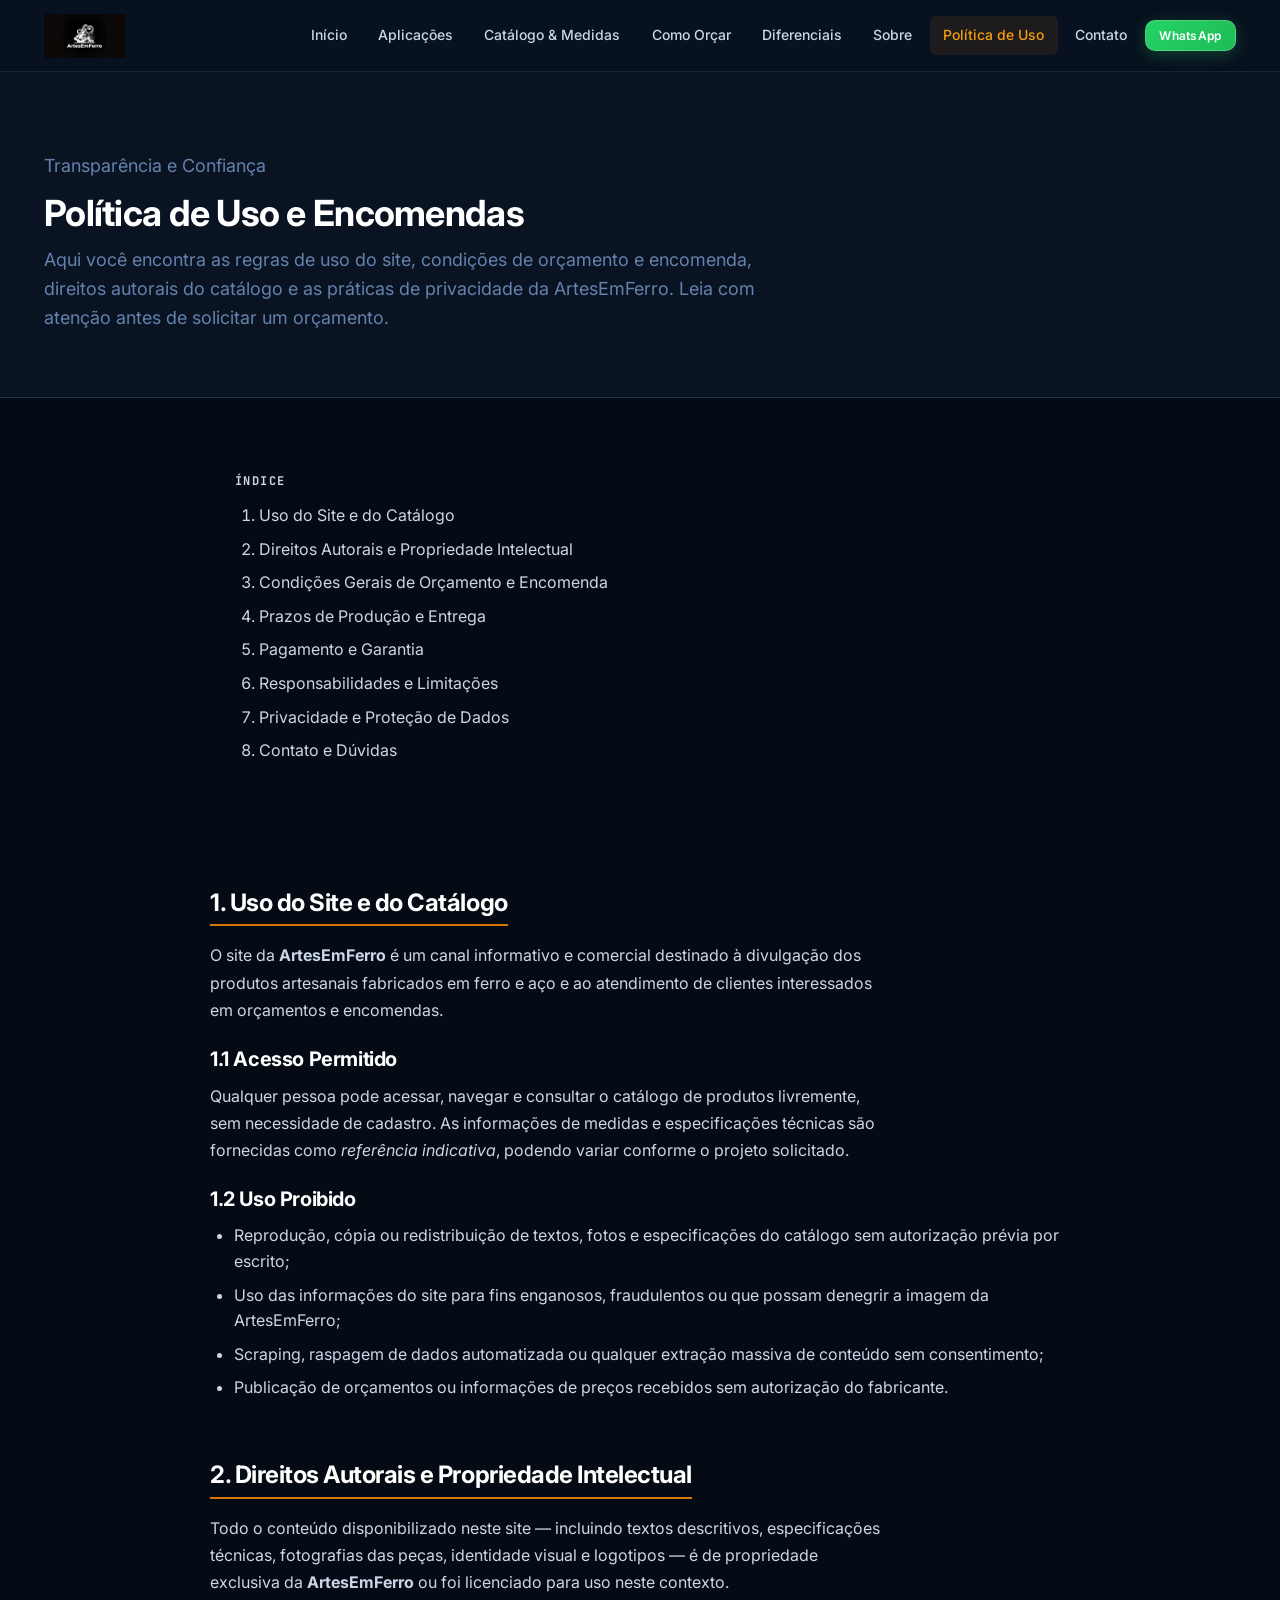
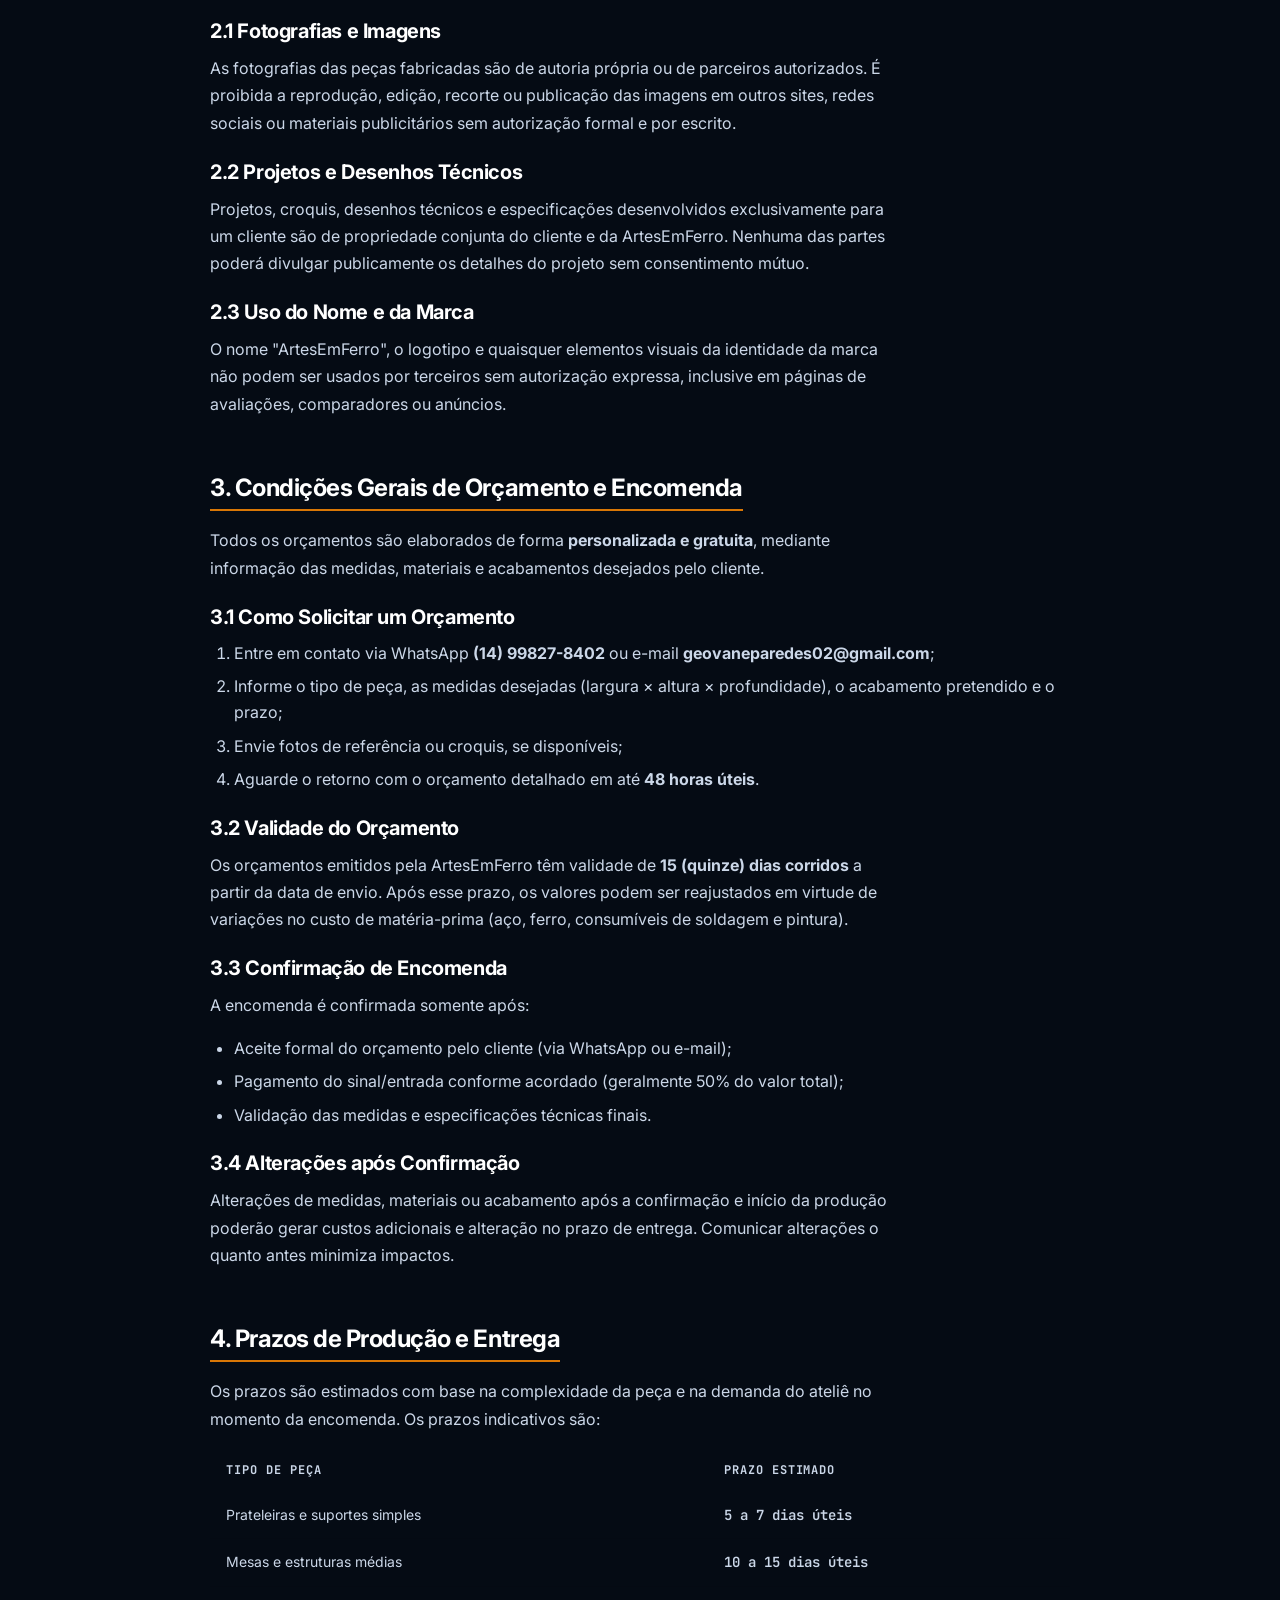
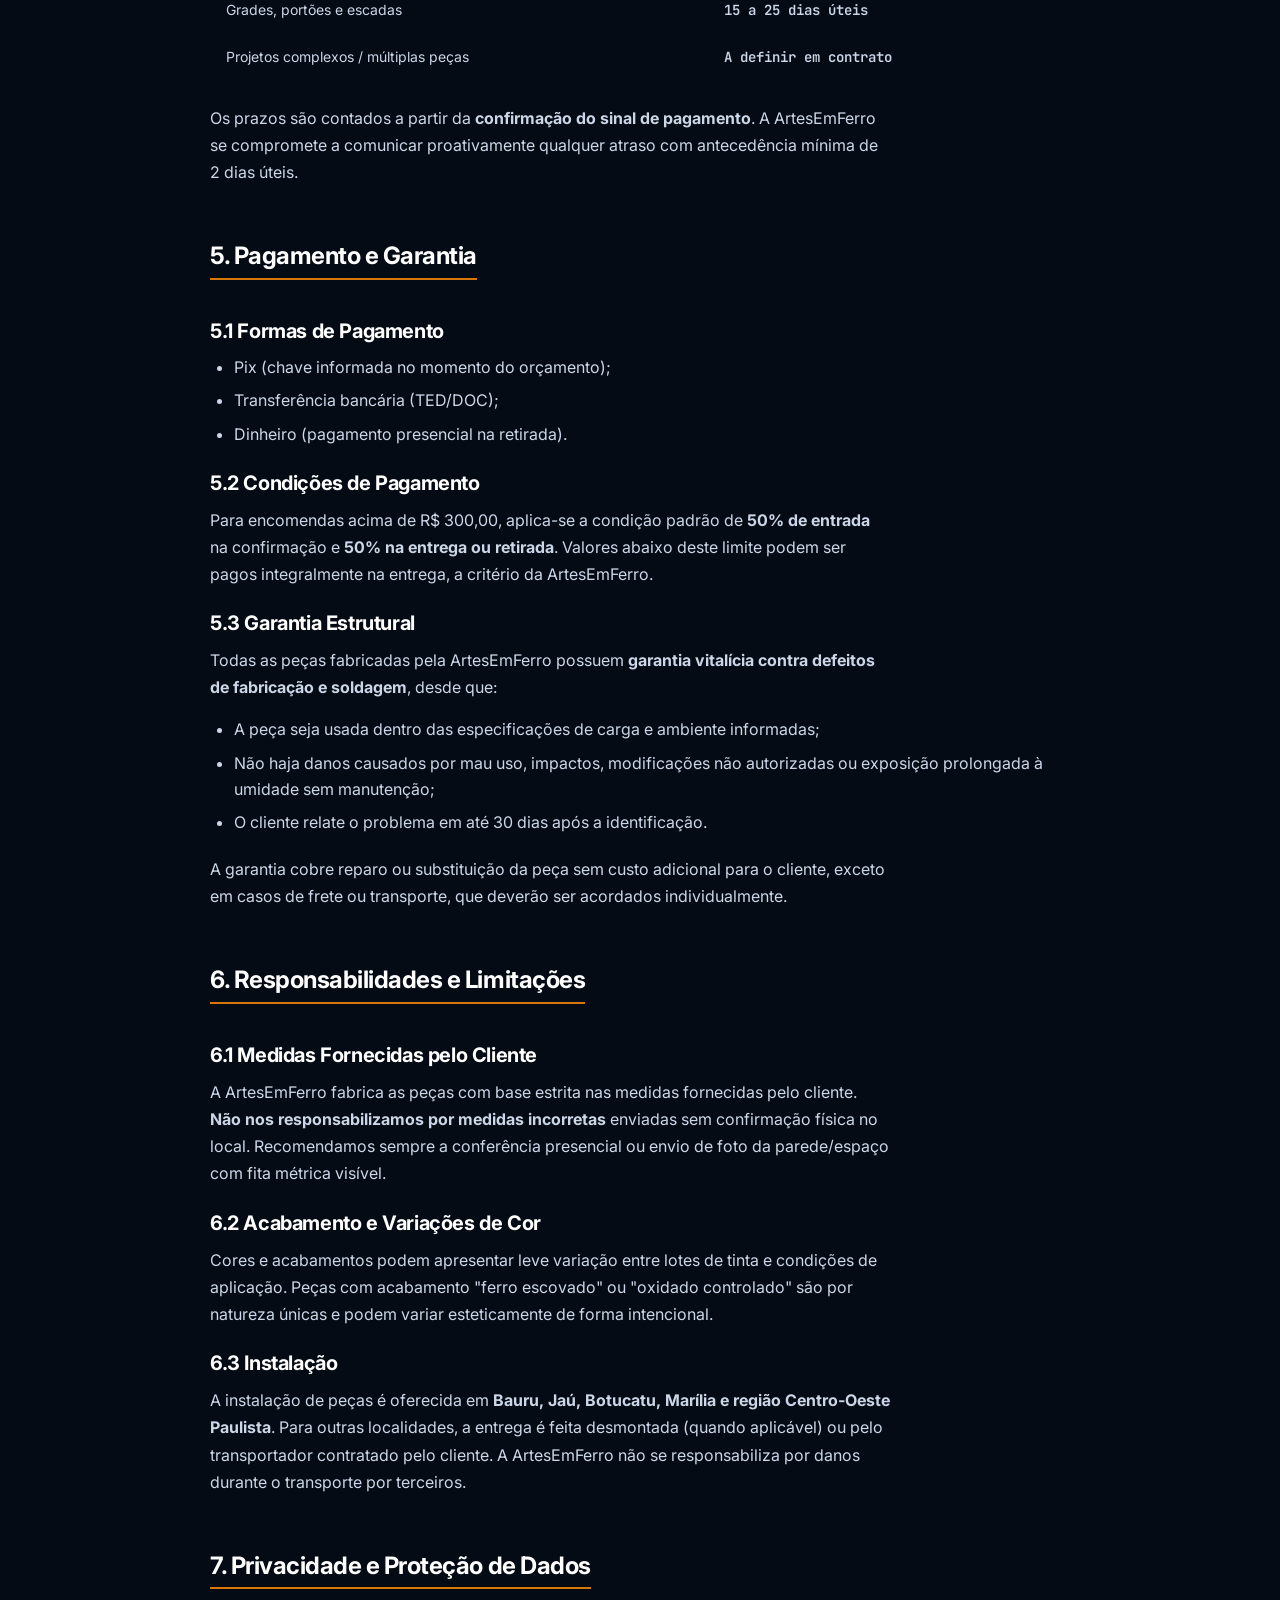
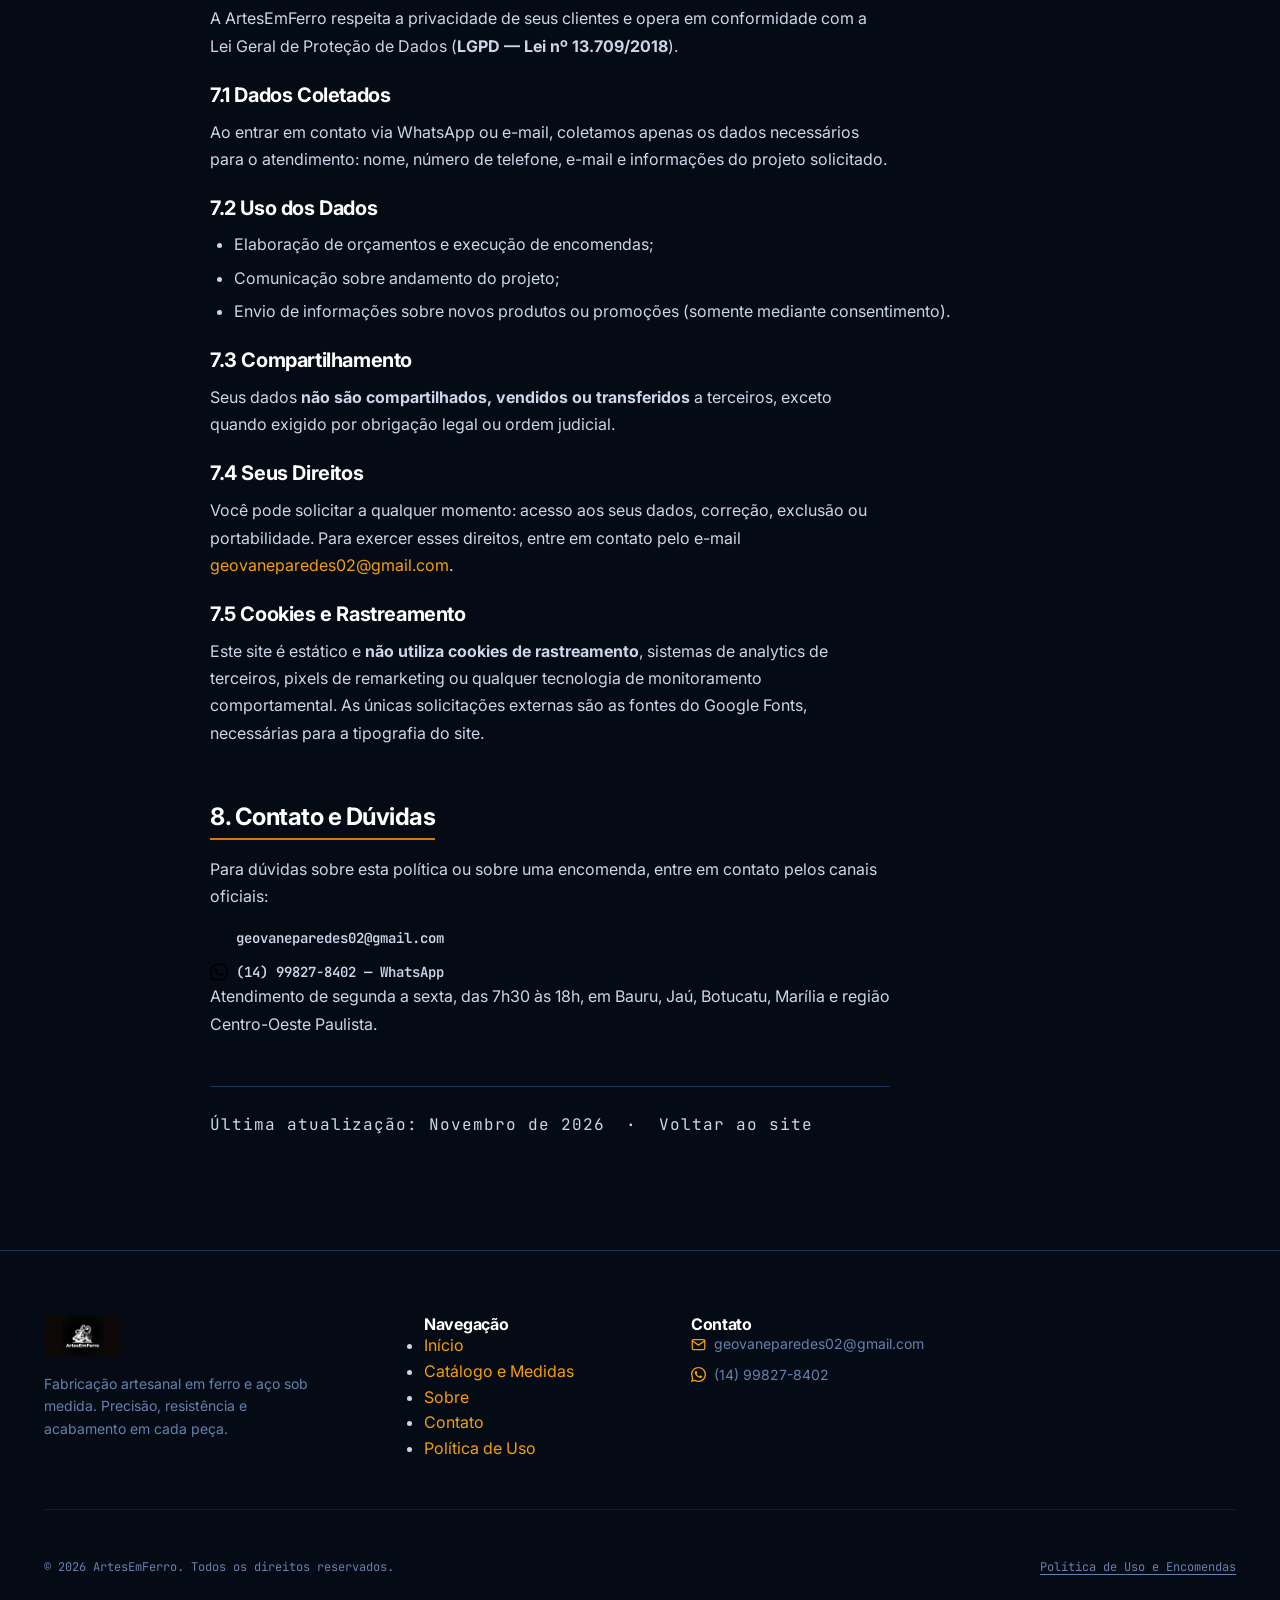
==== commit ea4bef13: "fix: corrige exibicao do video hero, fluxo WhatsApp, localStorage e consistencia" ====
--- a/politica-de-uso.html
+++ b/politica-de-uso.html
@@ -281,7 +281,7 @@
 
         <h3>6.3 Instalação</h3>
         <p>
-          A instalação de peças é oferecida na região de <strong>Bauru/SP e cidades vizinhas</strong>.
+          A instalação de peças é oferecida em <strong>Bauru, Jaú, Botucatu, Marília e região Centro-Oeste Paulista</strong>.
           Para outras localidades, a entrega é feita desmontada (quando aplicável) ou pelo
           transportador contratado pelo cliente. A ArtesEmFerro não se responsabiliza por
           danos durante o transporte por terceiros.
@@ -346,6 +346,10 @@
             (14) 99827-8402 — WhatsApp
           </a>
         </div>
+        <p>
+          Atendimento de segunda a sexta, das 7h30 às 18h, em Bauru, Jaú, Botucatu, Marília
+          e região Centro-Oeste Paulista.
+        </p>
 
         <p class="policy-updated">
           Última atualização: Novembro de 2026 &nbsp;·&nbsp;
--- a/css/styles.css
+++ b/css/styles.css
@@ -169,6 +169,7 @@
 .industrial-grid-bg {
   position: absolute;
   inset: 0;
+  z-index: 2;
   background-image: 
     linear-gradient(to right, rgba(255, 255, 255, 0.035) 1px, transparent 1px),
     linear-gradient(to bottom, rgba(255, 255, 255, 0.035) 1px, transparent 1px);
@@ -179,6 +180,7 @@
 .industrial-radial-glow {
   position: absolute;
   inset: 0;
+  z-index: 2;
   background: 
     radial-gradient(circle at 15% 20%, rgba(217, 119, 6, 0.15), transparent 45%),
     radial-gradient(circle at 85% 65%, rgba(31, 51, 84, 0.35), transparent 50%);
@@ -540,7 +542,7 @@
   font-size: var(--text-base);
 }
 
-/* ——— 7. HERO SECTION (Estilo Imesul) ——— */
+/* ——— 7. HERO SECTION (Estilo Imesul com Fundo em Vídeo) ——— */
 #hero {
   position: relative;
   min-height: 88vh;
@@ -551,9 +553,35 @@
   padding-block: clamp(4rem, 8vw, 7rem);
 }
 
+.hero-video-wrap {
+  position: absolute;
+  inset: 0;
+  overflow: hidden;
+  z-index: 1;
+  pointer-events: none;
+}
+.hero-video-bg {
+  width: 100%;
+  height: 100%;
+  object-fit: cover;
+  object-position: center;
+  opacity: 0.62;
+  transform: scale(1.06);
+  transform-origin: top left;
+  filter: brightness(0.95) contrast(1.12);
+}
+.hero-video-overlay {
+  position: absolute;
+  inset: 0;
+  background:
+    linear-gradient(to top, var(--color-steel-950) 4%, rgba(5, 11, 20, 0.45) 48%, rgba(5, 11, 20, 0.7) 100%),
+    linear-gradient(to right, rgba(5, 11, 20, 0.88) 0%, rgba(5, 11, 20, 0.25) 55%, rgba(5, 11, 20, 0.65) 100%);
+  z-index: 1;
+}
+
 .hero-content {
   position: relative;
-  z-index: 2;
+  z-index: 3;
   max-width: 880px;
 }
 
@@ -1011,6 +1039,41 @@
   text-transform: uppercase;
   padding: 0.25rem 0.65rem;
   border-radius: var(--radius-sm);
+  z-index: 4;
+}
+
+.card-thumb-switch {
+  position: absolute;
+  top: var(--space-3);
+  right: var(--space-3);
+  display: flex;
+  gap: 4px;
+  background: rgba(14, 26, 46, 0.9);
+  backdrop-filter: blur(8px);
+  padding: 3px;
+  border-radius: var(--radius-sm);
+  border: 1px solid rgba(255, 255, 255, 0.15);
+  z-index: 5;
+}
+.thumb-btn {
+  background: transparent;
+  border: none;
+  color: var(--color-steel-200);
+  font-family: var(--font-mono);
+  font-size: var(--text-2xs);
+  padding: 2px 8px;
+  border-radius: var(--radius-xs);
+  cursor: pointer;
+  transition: all var(--transition-fast);
+}
+.thumb-btn:hover {
+  color: var(--color-steel-white);
+  background: rgba(255, 255, 255, 0.1);
+}
+.thumb-btn.active {
+  background: var(--color-amber-500);
+  color: var(--color-steel-950);
+  font-weight: 700;
 }
 
 .card-spec-tags {
@@ -1286,6 +1349,10 @@
   opacity: 0.35;
   color: var(--color-amber-400);
 }
+.drawer-empty-state p {
+  font-size: var(--text-xs);
+  margin-top: 6px;
+}
 
 .drawer-item-card {
   background: var(--color-steel-850);
@@ -1293,7 +1360,7 @@
   border-radius: var(--radius-md);
   padding: var(--space-4);
   display: flex;
-  align-items: flex-start;
+  align-items: center;
   justify-content: space-between;
   gap: var(--space-3);
 }
@@ -1308,15 +1375,57 @@
   color: var(--color-steel-400);
   margin-top: 3px;
 }
+.drawer-item-controls {
+  display: flex;
+  align-items: center;
+  gap: var(--space-2);
+  flex-shrink: 0;
+}
+.drawer-quantity-btn {
+  width: 32px;
+  height: 32px;
+  border: 1px solid var(--color-steel-600);
+  border-radius: var(--radius-sm);
+  background: var(--color-steel-900);
+  color: var(--color-steel-white);
+  font-size: var(--text-base);
+  cursor: pointer;
+}
+.drawer-quantity-btn:hover {
+  border-color: var(--color-amber-400);
+  color: var(--color-amber-400);
+}
+.drawer-quantity-value {
+  min-width: 6ch;
+  color: var(--color-steel-white);
+  font-family: var(--font-mono);
+  font-size: var(--text-xs);
+  text-align: center;
+}
 .drawer-item-remove {
+  padding: 6px 8px;
+  border: 1px solid var(--color-steel-700);
+  border-radius: var(--radius-sm);
   background: transparent;
-  border: none;
-  color: var(--color-steel-400);
+  color: var(--color-steel-400);
+  font-size: var(--text-2xs);
   cursor: pointer;
-  padding: 4px;
 }
 .drawer-item-remove:hover {
   color: #ef4444;
+  border-color: #ef4444;
+}
+.drawer-clear-btn {
+  align-self: flex-end;
+  padding: 4px 0;
+  border: 0;
+  background: transparent;
+  color: var(--color-amber-400);
+  font: inherit;
+  font-size: var(--text-xs);
+  text-decoration: underline;
+  text-underline-offset: 3px;
+  cursor: pointer;
 }
 
 .drawer-footer {
@@ -1872,6 +1981,18 @@
   .container {
     padding-inline: var(--space-4);
   }
+  .header-actions {
+    gap: var(--space-2);
+  }
+  .header-actions .btn-whatsapp {
+    display: none;
+  }
+  .quote-tray-btn {
+    padding: 0.5rem;
+  }
+  .quote-tray-btn > span:not(.quote-counter-badge) {
+    display: none;
+  }
   .catalog-grid {
     grid-template-columns: 1fr;
   }
@@ -1883,6 +2004,17 @@
   }
   .card-actions-row {
     grid-template-columns: 1fr;
+  }
+  .drawer-item-card {
+    align-items: flex-start;
+    flex-direction: column;
+  }
+  .drawer-item-controls {
+    width: 100%;
+    flex-wrap: wrap;
+  }
+  .drawer-item-remove {
+    margin-left: auto;
   }
 }
 
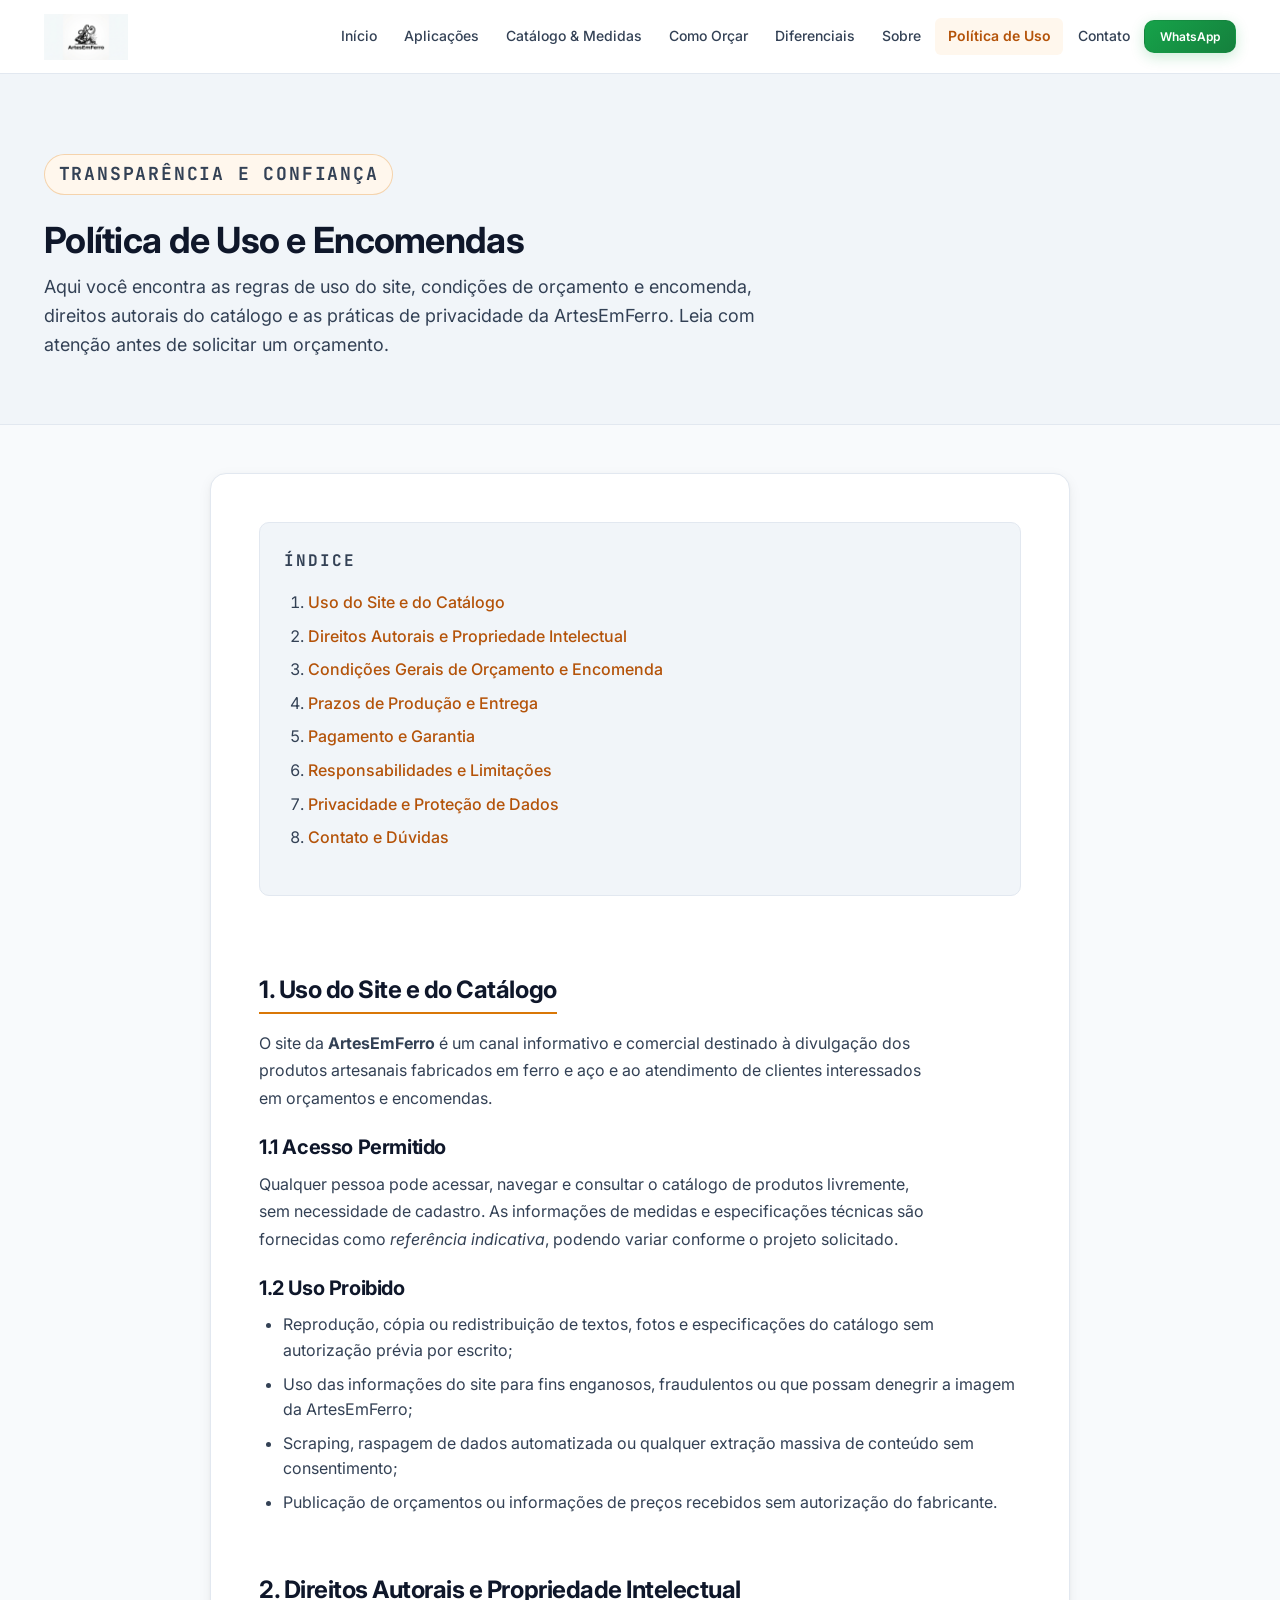
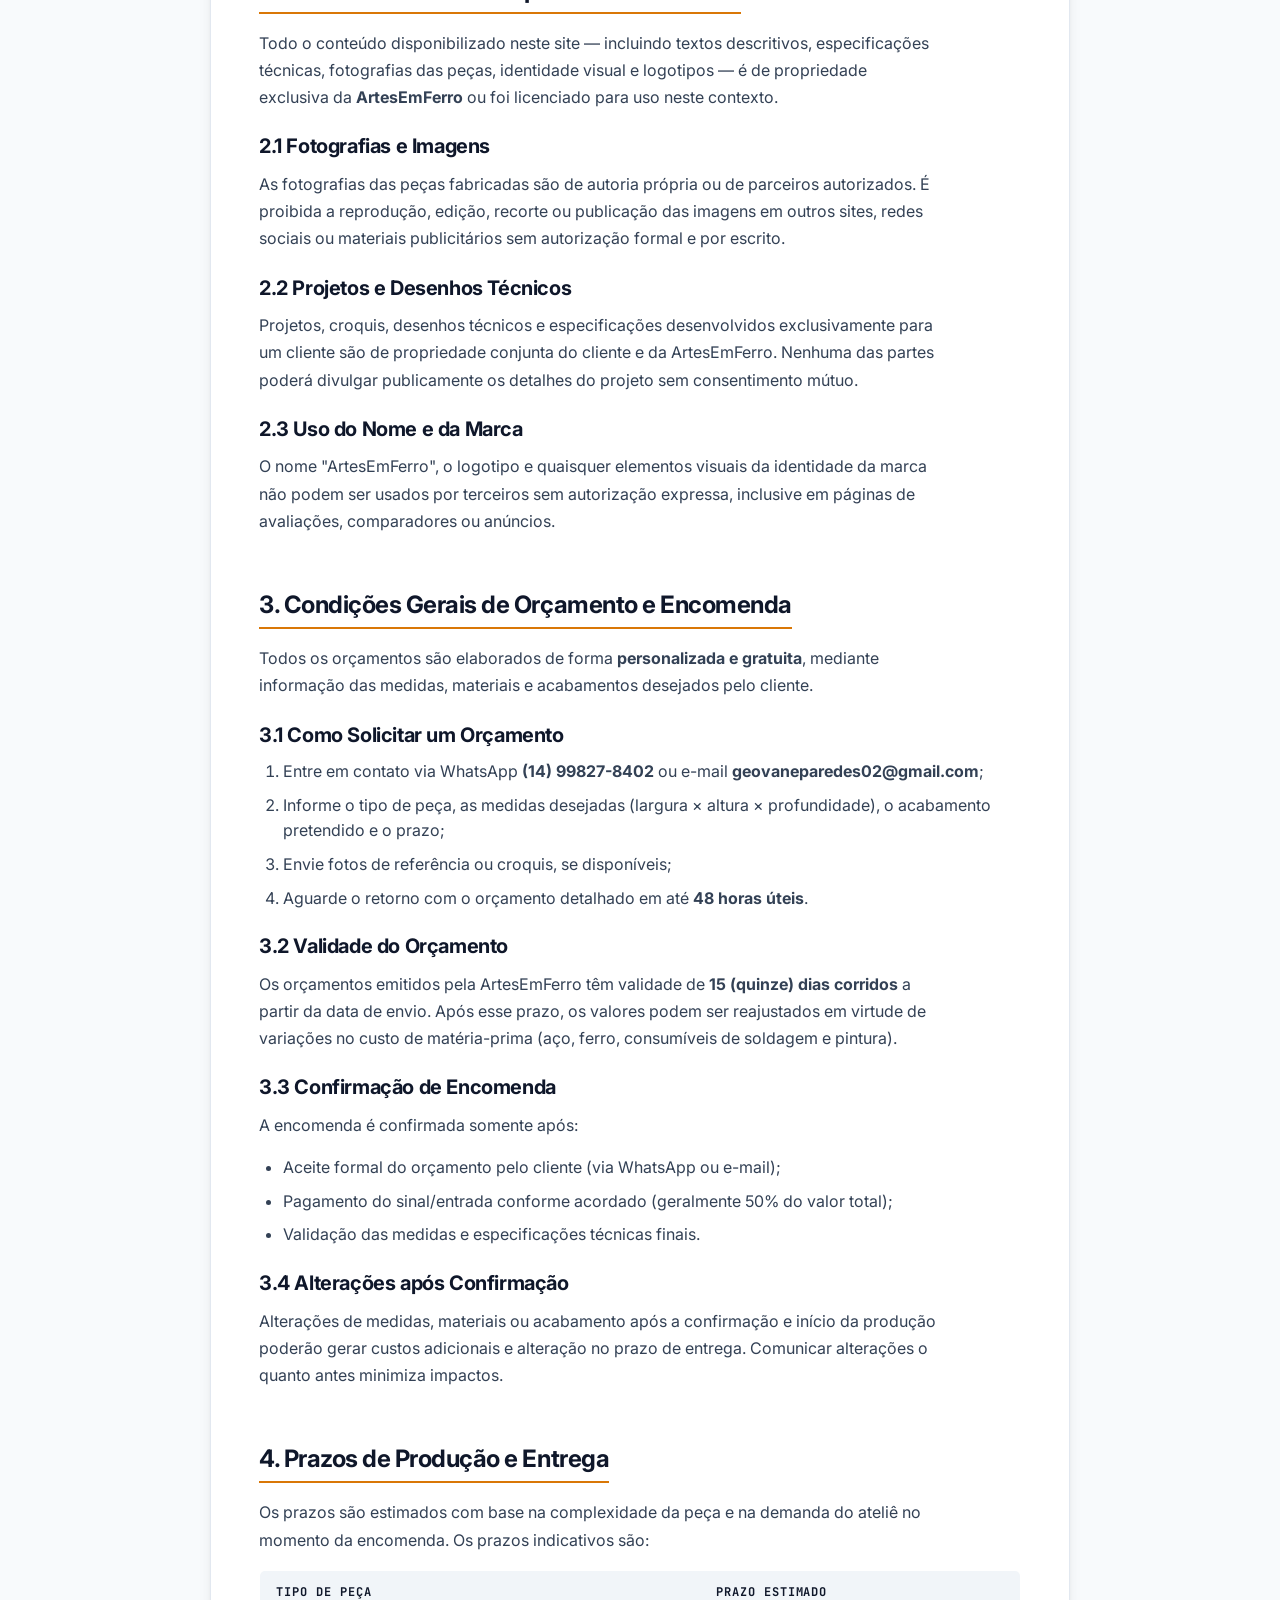
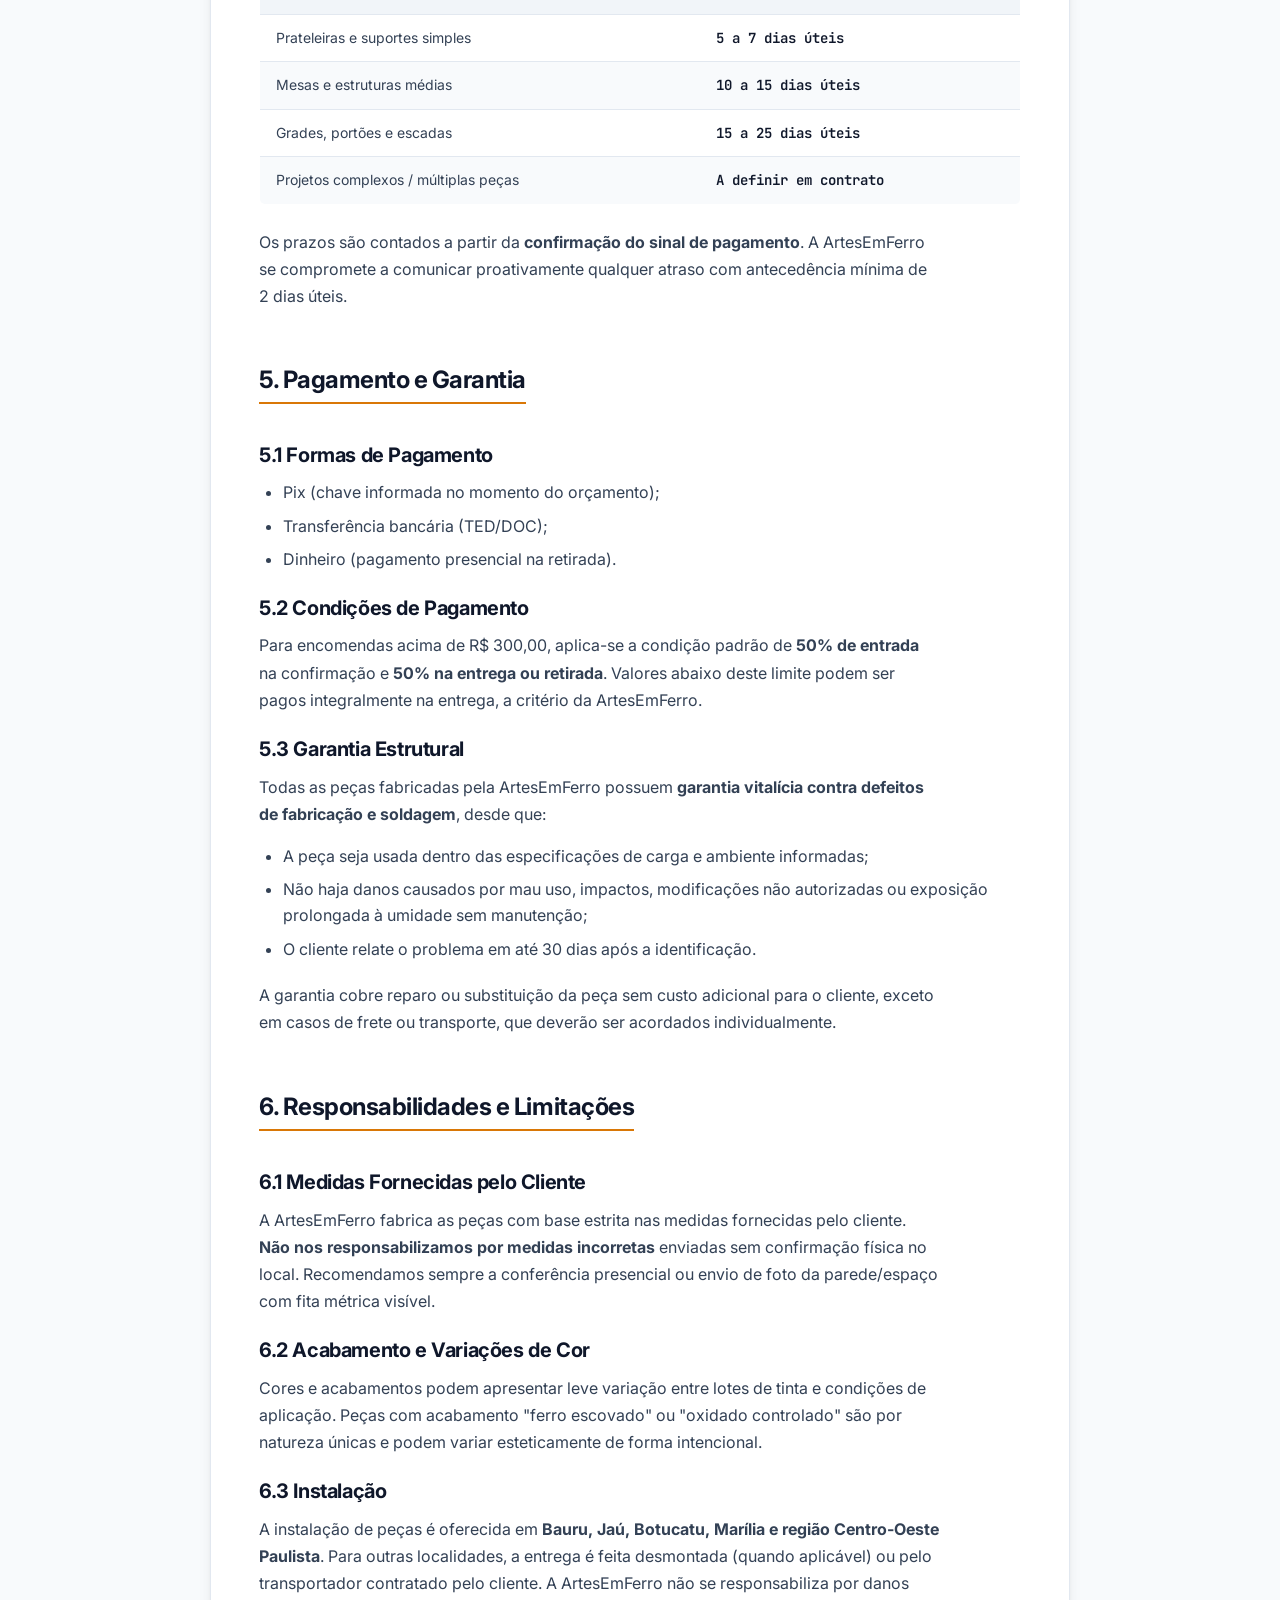
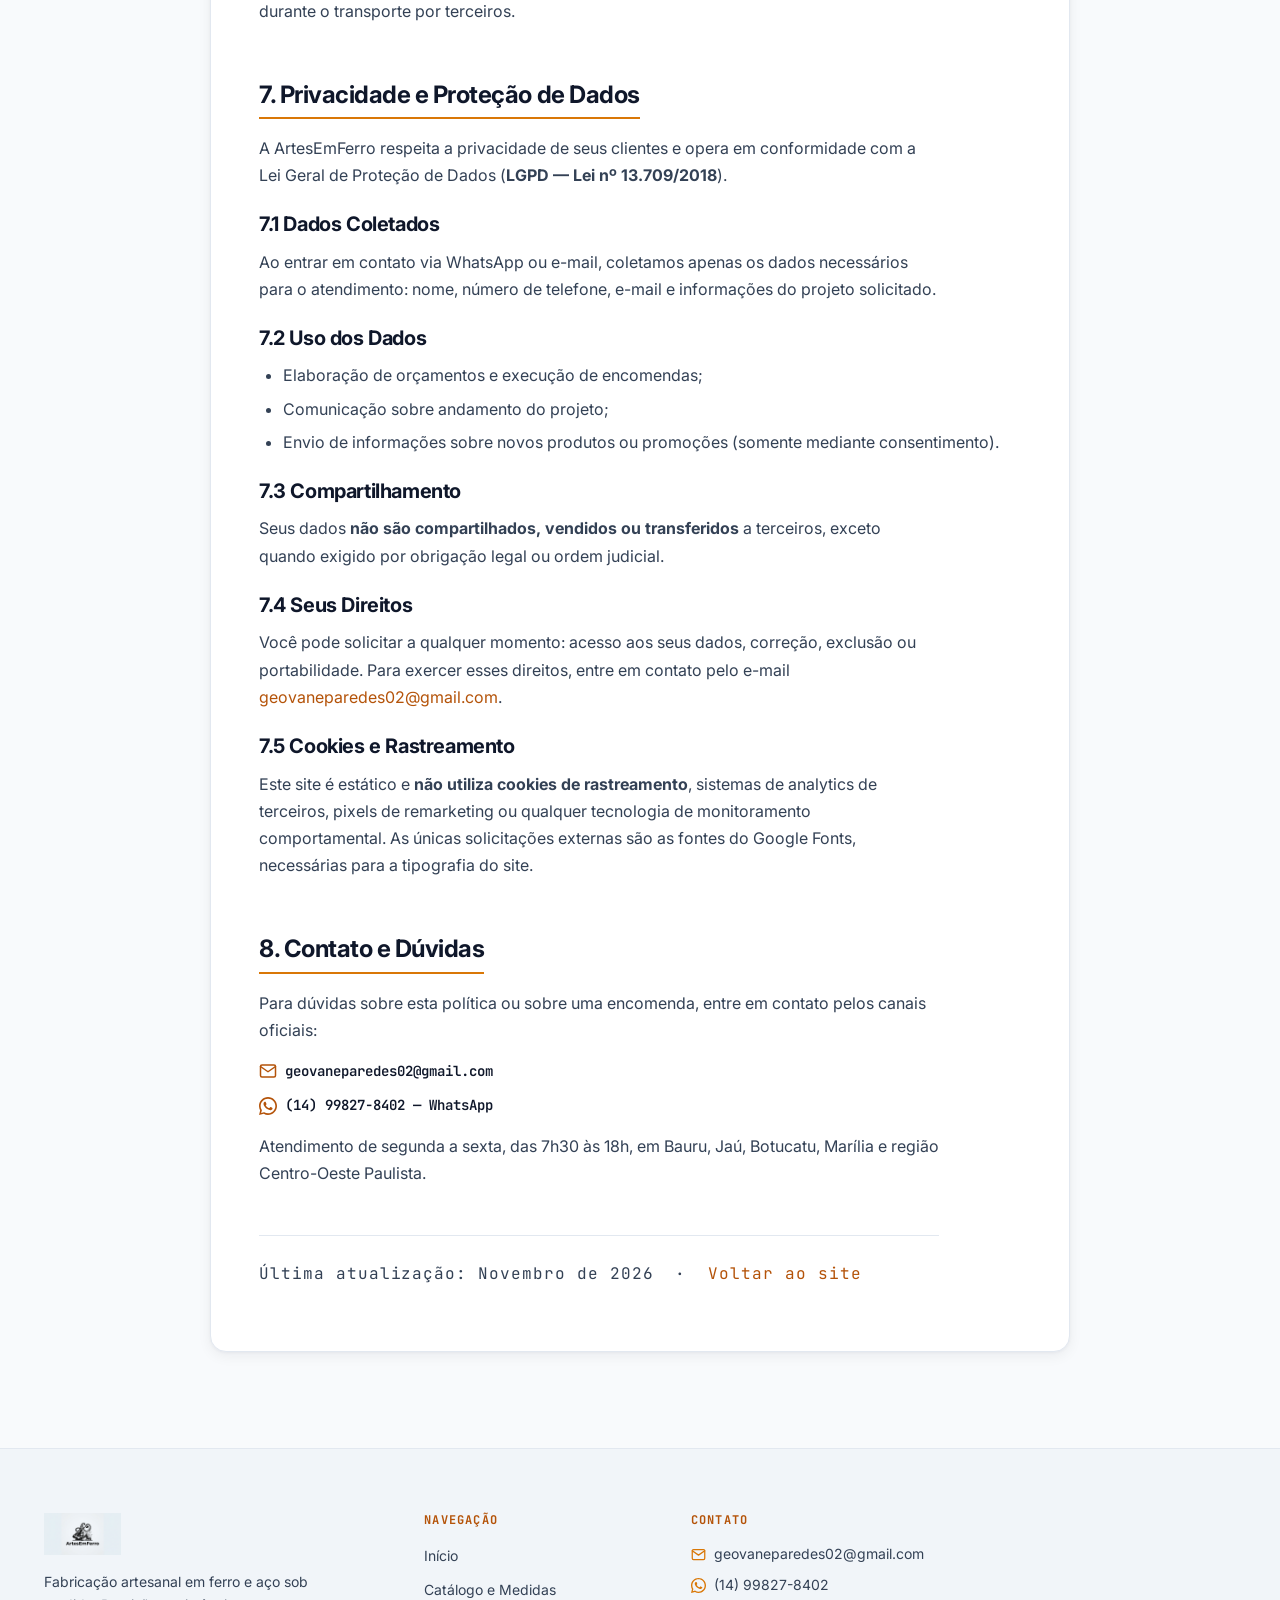
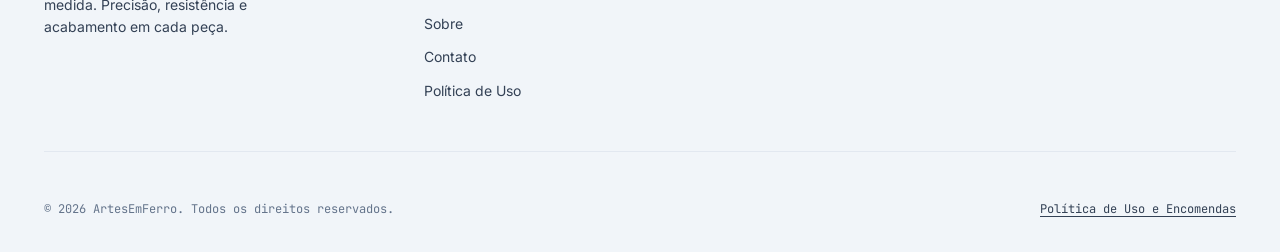
==== commit db04b445: "feat: tema claro Light Industrial — renders 3D fundo branco, overlay hero revisado e visibilidade de" ====
--- a/politica-de-uso.html
+++ b/politica-de-uso.html
@@ -5,6 +5,7 @@
   <meta name="viewport" content="width=device-width, initial-scale=1.0" />
   <meta name="description" content="Política de Uso e Encomendas da ArtesEmFerro — direitos autorais, condições de orçamento, privacidade e regras gerais do catálogo." />
   <meta name="robots" content="noindex, follow" />
+  <meta name="theme-color" content="#f8fafc" />
   <title>Política de Uso e Encomendas — ArtesEmFerro</title>
 
   <link rel="preconnect" href="https://fonts.googleapis.com" />
@@ -80,17 +81,17 @@
       <article class="policy-content" aria-label="Documento de Política de Uso">
 
         <!-- Sumário rápido -->
-        <nav aria-label="Índice da Política de Uso" style="margin-bottom:var(--space-10);padding:var(--space-6);background:var(--color-ash);border-radius:var(--radius-lg);border:1px solid rgba(0,0,0,.07);">
-          <p style="font-family:var(--font-mono);font-size:var(--text-xs);font-weight:700;letter-spacing:.12em;text-transform:uppercase;color:var(--color-copper);margin-bottom:var(--space-3);">Índice</p>
-          <ol style="color:var(--color-text-mid);padding-left:var(--space-6);font-size:var(--text-sm);">
-            <li><a href="#s1" style="color:var(--color-copper);">Uso do Site e do Catálogo</a></li>
-            <li><a href="#s2" style="color:var(--color-copper);">Direitos Autorais e Propriedade Intelectual</a></li>
-            <li><a href="#s3" style="color:var(--color-copper);">Condições Gerais de Orçamento e Encomenda</a></li>
-            <li><a href="#s4" style="color:var(--color-copper);">Prazos de Produção e Entrega</a></li>
-            <li><a href="#s5" style="color:var(--color-copper);">Pagamento e Garantia</a></li>
-            <li><a href="#s6" style="color:var(--color-copper);">Responsabilidades e Limitações</a></li>
-            <li><a href="#s7" style="color:var(--color-copper);">Privacidade e Proteção de Dados</a></li>
-            <li><a href="#s8" style="color:var(--color-copper);">Contato e Dúvidas</a></li>
+        <nav aria-label="Índice da Política de Uso" class="policy-toc">
+          <p class="policy-toc-title">Índice</p>
+          <ol>
+            <li><a href="#s1">Uso do Site e do Catálogo</a></li>
+            <li><a href="#s2">Direitos Autorais e Propriedade Intelectual</a></li>
+            <li><a href="#s3">Condições Gerais de Orçamento e Encomenda</a></li>
+            <li><a href="#s4">Prazos de Produção e Entrega</a></li>
+            <li><a href="#s5">Pagamento e Garantia</a></li>
+            <li><a href="#s6">Responsabilidades e Limitações</a></li>
+            <li><a href="#s7">Privacidade e Proteção de Dados</a></li>
+            <li><a href="#s8">Contato e Dúvidas</a></li>
           </ol>
         </nav>
 
@@ -196,29 +197,29 @@
           da encomenda. Os prazos indicativos são:
         </p>
 
-        <table style="width:100%;border-collapse:collapse;margin-bottom:var(--space-6);font-size:var(--text-sm);">
+        <table class="policy-table">
           <thead>
-            <tr style="background:var(--color-iron);color:var(--color-white);">
-              <th style="padding:var(--space-3) var(--space-4);text-align:left;font-family:var(--font-mono);font-size:var(--text-xs);letter-spacing:.08em;text-transform:uppercase;">Tipo de Peça</th>
-              <th style="padding:var(--space-3) var(--space-4);text-align:left;font-family:var(--font-mono);font-size:var(--text-xs);letter-spacing:.08em;text-transform:uppercase;">Prazo Estimado</th>
+            <tr>
+              <th>Tipo de Peça</th>
+              <th>Prazo Estimado</th>
             </tr>
           </thead>
           <tbody>
-            <tr style="border-bottom:1px solid rgba(0,0,0,.07);">
-              <td style="padding:var(--space-3) var(--space-4);color:var(--color-text-mid);">Prateleiras e suportes simples</td>
-              <td style="padding:var(--space-3) var(--space-4);font-family:var(--font-mono);font-weight:600;">5 a 7 dias úteis</td>
+            <tr>
+              <td>Prateleiras e suportes simples</td>
+              <td>5 a 7 dias úteis</td>
             </tr>
-            <tr style="border-bottom:1px solid rgba(0,0,0,.07);background:var(--color-ash);">
-              <td style="padding:var(--space-3) var(--space-4);color:var(--color-text-mid);">Mesas e estruturas médias</td>
-              <td style="padding:var(--space-3) var(--space-4);font-family:var(--font-mono);font-weight:600;">10 a 15 dias úteis</td>
+            <tr>
+              <td>Mesas e estruturas médias</td>
+              <td>10 a 15 dias úteis</td>
             </tr>
-            <tr style="border-bottom:1px solid rgba(0,0,0,.07);">
-              <td style="padding:var(--space-3) var(--space-4);color:var(--color-text-mid);">Grades, portões e escadas</td>
-              <td style="padding:var(--space-3) var(--space-4);font-family:var(--font-mono);font-weight:600;">15 a 25 dias úteis</td>
+            <tr>
+              <td>Grades, portões e escadas</td>
+              <td>15 a 25 dias úteis</td>
             </tr>
-            <tr style="background:var(--color-ash);">
-              <td style="padding:var(--space-3) var(--space-4);color:var(--color-text-mid);">Projetos complexos / múltiplas peças</td>
-              <td style="padding:var(--space-3) var(--space-4);font-family:var(--font-mono);font-weight:600;">A definir em contrato</td>
+            <tr>
+              <td>Projetos complexos / múltiplas peças</td>
+              <td>A definir em contrato</td>
             </tr>
           </tbody>
         </table>
@@ -336,13 +337,13 @@
           Para dúvidas sobre esta política ou sobre uma encomenda, entre em contato pelos canais oficiais:
         </p>
 
-        <div style="display:flex;flex-direction:column;gap:var(--space-3);margin-top:var(--space-4);">
-          <a href="mailto:geovaneparedes02@gmail.com" style="display:inline-flex;align-items:center;gap:var(--space-2);font-family:var(--font-mono);font-size:var(--text-sm);color:var(--color-iron);font-weight:600;">
-            <svg viewBox="0 0 24 24" fill="none" stroke="var(--color-copper)" stroke-width="2" stroke-linecap="round" stroke-linejoin="round" width="18" height="18" aria-hidden="true"><path d="M4 4h16c1.1 0 2 .9 2 2v12c0 1.1-.9 2-2 2H4c-1.1 0-2-.9-2-2V6c0-1.1.9-2 2-2z"/><polyline points="22,6 12,13 2,6"/></svg>
+        <div class="policy-contact-list">
+          <a href="mailto:geovaneparedes02@gmail.com" class="policy-contact-item">
+            <svg viewBox="0 0 24 24" fill="none" stroke="var(--color-amber-700)" stroke-width="2" stroke-linecap="round" stroke-linejoin="round" width="18" height="18" aria-hidden="true"><path d="M4 4h16c1.1 0 2 .9 2 2v12c0 1.1-.9 2-2 2H4c-1.1 0-2-.9-2-2V6c0-1.1.9-2 2-2z"/><polyline points="22,6 12,13 2,6"/></svg>
             geovaneparedes02@gmail.com
           </a>
-          <a href="https://wa.me/5514998278402" target="_blank" rel="noopener noreferrer" style="display:inline-flex;align-items:center;gap:var(--space-2);font-family:var(--font-mono);font-size:var(--text-sm);color:var(--color-iron);font-weight:600;">
-            <svg viewBox="0 0 24 24" fill="var(--color-copper)" width="18" height="18" aria-hidden="true"><path d="M17.472 14.382c-.297-.149-1.758-.867-2.03-.967-.273-.099-.471-.148-.67.15-.197.297-.767.966-.94 1.164-.173.199-.347.223-.644.075-.297-.15-1.255-.463-2.39-1.475-.883-.788-1.48-1.761-1.653-2.059-.173-.297-.018-.458.13-.606.134-.133.298-.347.446-.52.149-.174.198-.298.298-.497.099-.198.05-.371-.025-.52-.075-.149-.669-1.612-.916-2.207-.242-.579-.487-.5-.669-.51-.173-.008-.371-.01-.57-.01-.198 0-.52.074-.792.372-.272.297-1.04 1.016-1.04 2.479 0 1.462 1.065 2.875 1.213 3.074.149.198 2.096 3.2 5.077 4.487.709.306 1.262.489 1.694.625.712.227 1.36.195 1.871.118.571-.085 1.758-.719 2.006-1.413.248-.694.248-1.289.173-1.413-.074-.124-.272-.198-.57-.347z"/><path d="M12 0C5.373 0 0 5.373 0 12c0 2.136.561 4.14 1.535 5.874L.057 23.999l6.305-1.654A11.945 11.945 0 0012 24c6.627 0 12-5.373 12-12S18.627 0 12 0zm0 21.818a9.797 9.797 0 01-5.058-1.407l-.362-.216-3.743.981.999-3.651-.237-.374A9.796 9.796 0 012.182 12C2.182 6.57 6.57 2.182 12 2.182S21.818 6.57 21.818 12 17.43 21.818 12 21.818z"/></svg>
+          <a href="https://wa.me/5514998278402" target="_blank" rel="noopener noreferrer" class="policy-contact-item">
+            <svg viewBox="0 0 24 24" fill="var(--color-amber-700)" width="18" height="18" aria-hidden="true"><path d="M17.472 14.382c-.297-.149-1.758-.867-2.03-.967-.273-.099-.471-.148-.67.15-.197.297-.767.966-.94 1.164-.173.199-.347.223-.644.075-.297-.15-1.255-.463-2.39-1.475-.883-.788-1.48-1.761-1.653-2.059-.173-.297-.018-.458.13-.606.134-.133.298-.347.446-.52.149-.174.198-.298.298-.497.099-.198.05-.371-.025-.52-.075-.149-.669-1.612-.916-2.207-.242-.579-.487-.5-.669-.51-.173-.008-.371-.01-.57-.01-.198 0-.52.074-.792.372-.272.297-1.04 1.016-1.04 2.479 0 1.462 1.065 2.875 1.213 3.074.149.198 2.096 3.2 5.077 4.487.709.306 1.262.489 1.694.625.712.227 1.36.195 1.871.118.571-.085 1.758-.719 2.006-1.413.248-.694.248-1.289.173-1.413-.074-.124-.272-.198-.57-.347z"/><path d="M12 0C5.373 0 0 5.373 0 12c0 2.136.561 4.14 1.535 5.874L.057 23.999l6.305-1.654A11.945 11.945 0 0012 24c6.627 0 12-5.373 12-12S18.627 0 12 0zm0 21.818a9.797 9.797 0 01-5.058-1.407l-.362-.216-3.743.981.999-3.651-.237-.374A9.796 9.796 0 012.182 12C2.182 6.57 6.57 2.182 12 2.182S21.818 6.57 21.818 12 17.43 21.818 12 21.818z"/></svg>
             (14) 99827-8402 — WhatsApp
           </a>
         </div>
@@ -353,7 +354,7 @@
 
         <p class="policy-updated">
           Última atualização: Novembro de 2026 &nbsp;·&nbsp;
-          <a href="./index.html" style="color:var(--color-copper);">Voltar ao site</a>
+          <a href="./index.html">Voltar ao site</a>
         </p>
 
       </article>
--- a/css/styles.css
+++ b/css/styles.css
@@ -1,8 +1,9 @@
 /* =============================================================
-   ArtesEmFerro — Stylesheet Principal (Industrial Modern Edition)
-   Inspirado na arquitetura técnica e de conversão do Grupo Imesul.
+   ArtesEmFerro — Stylesheet Principal (Light Industrial Edition)
+   Tema claro de alta legibilidade, cards elevados e destaque para
+   modelos 3D e vídeo de oficina no Hero.
    Stack: CSS3 puro, CSS Variables, CSS Grid, Flexbox, sem dependências.
-   Autor: ArtesEmFerro | Versão: 2.0 (Modern Industrial Standard)
+   Autor: ArtesEmFerro | Versão: 3.0 (Clean Light Industrial)
    ============================================================= */
 
 /* ——— 0. Reset & Base ——— */
@@ -15,45 +16,64 @@
 html {
   scroll-behavior: smooth;
   font-size: 16px;
-  color-scheme: dark light;
-}
-
-/* ——— 1. Variáveis CSS (Design Tokens Industriais) ——— */
+  color-scheme: light;
+}
+
+/* ——— 1. Variáveis CSS (Design Tokens — Light Industrial) ——— */
 :root {
-  /* Paleta Escura Metalúrgica (estilo aço temperado / Imesul dark) */
-  --color-steel-950:    #050b14;   /* Fundo mestre ultra-profundo */
-  --color-steel-900:    #0a1322;   /* Fundo principal seções escuras */
-  --color-steel-850:    #0e1a2e;   /* Fundo de cards e containers */
-  --color-steel-800:    #15233c;   /* Fundo hover e elementos ativos */
-  --color-steel-700:    #1f3354;   /* Bordas técnicas e divisores */
-  --color-steel-600:    #334c75;   /* Bordas em destaque */
-  --color-steel-400:    #6482ad;   /* Textos secundários frios */
-  --color-steel-200:    #cbd7e8;   /* Textos de leitura */
-  --color-steel-100:    #eaf0f8;   /* Destaques e títulos */
-  --color-steel-white:  #ffffff;
-
-  /* Acentos Industriais Quentes (Cobre Forja, Âmbar & Laranja Fogo) */
-  --color-amber-500:    #d97706;   /* Cobre quente principal */
-  --color-amber-400:    #f59e0b;   /* Cobre luminoso / hover */
-  --color-amber-600:    #b45309;   /* Cobre escuro / active */
-  --color-amber-glow:   rgba(245, 158, 11, 0.22);
-
-  /* Acento de Conversão (WhatsApp Green oficial) */
-  --color-whatsapp:     #25d366;
-  --color-whatsapp-hover:#1ebe59;
-  --color-whatsapp-glow:rgba(37, 211, 102, 0.25);
-
-  /* Fundos Claros de Contraste (para tabelas e blocos técnicos) */
-  --color-surface-light:#f8fafc;
-  --color-surface-ash:  #eef2f6;
-  --color-text-dark:    #0f172a;
-  --color-text-muted:   #64748b;
+  /* Superfícies Claras */
+  --color-bg-main:        #f8fafc;   /* Fundo principal claro */
+  --color-bg-alt:         #f1f5f9;   /* Seções alternadas cinza muito claro */
+  --color-surface-card:   #ffffff;   /* Cards e containers brancos */
+  --color-surface-muted:  #eef2f6;   /* Fundos de mídia neutros / badges sutis */
+
+  /* Bordas & Divisores */
+  --color-border:         #e2e8f0;   /* Bordas finas padrão */
+  --color-border-strong:  #cbd5e1;   /* Bordas de inputs e hover */
+
+  /* Tipografia de Alto Contraste */
+  --color-text-primary:   #0f172a;   /* Títulos e destaques escuros */
+  --color-text-body:      #334155;   /* Corpo de texto principal */
+  --color-text-muted:     #64748b;   /* Legendas, especificações e metadados */
+
+  /* Acento Industrial Laranja / Âmbar (WCAG AA sobre claro e branco) */
+  --color-amber-50:       #fffbeb;
+  --color-amber-100:      #fef3c7;
+  --color-orange-50:      #fff7ed;
+  --color-amber-400:      #f59e0b;   /* Brilho / foco */
+  --color-amber-500:      #ea580c;   /* Laranja vibrante para CTAs */
+  --color-amber-600:      #d97706;   /* Âmbar principal */
+  --color-amber-700:      #b45309;   /* Texto/badge âmbar com contraste >= 5:1 */
+  --color-amber-800:      #9a3412;   /* Hover escuro de alta legibilidade */
+  --color-amber-glow:     rgba(234, 88, 12, 0.16);
+
+  /* Acento de Conversão (WhatsApp) */
+  --color-whatsapp:       #16a34a;
+  --color-whatsapp-dark:  #15803d;
+  --color-whatsapp-glow:  rgba(22, 163, 74, 0.22);
+
+  /* Compatibilidade / Aliases semânticos (legado e política de uso) */
+  --color-steel-950:      #0f172a;
+  --color-steel-900:      #1e293b;
+  --color-steel-850:      #ffffff;
+  --color-steel-800:      #f1f5f9;
+  --color-steel-700:      #e2e8f0;
+  --color-steel-600:      #cbd5e1;
+  --color-steel-400:      #64748b;
+  --color-steel-200:      #334155;
+  --color-steel-100:      #0f172a;
+  --color-steel-white:    #0f172a;
+  --color-iron:           #0f172a;
+  --color-copper:         #b45309;
+  --color-ash:            #f1f5f9;
+  --color-white:          #ffffff;
+  --color-text-mid:       #334155;
 
   /* Tipografia */
-  --font-display:       'Inter', -apple-system, BlinkMacSystemFont, "Segoe UI", Roboto, sans-serif;
-  --font-heading:       'Playfair Display', Georgia, serif;
-  --font-body:          'Inter', -apple-system, BlinkMacSystemFont, "Segoe UI", Roboto, sans-serif;
-  --font-mono:          'JetBrains Mono', 'Courier New', monospace;
+  --font-display:         'Inter', -apple-system, BlinkMacSystemFont, "Segoe UI", Roboto, sans-serif;
+  --font-heading:         'Playfair Display', Georgia, serif;
+  --font-body:            'Inter', -apple-system, BlinkMacSystemFont, "Segoe UI", Roboto, sans-serif;
+  --font-mono:            'JetBrains Mono', 'Courier New', monospace;
 
   /* Escala Tipográfica */
   --text-2xs:   0.6875rem;
@@ -83,18 +103,18 @@
   --space-24:   6rem;
 
   /* Bordas & Raios */
-  --radius-xs:  3px;
+  --radius-xs:  4px;
   --radius-sm:  6px;
   --radius-md:  10px;
   --radius-lg:  16px;
-  --radius-xl:  24px;
+  --radius-xl:  22px;
   --radius-full:9999px;
 
-  /* Sombras & Brilhos Metálicos */
-  --shadow-sm:   0 1px 3px rgba(0,0,0,0.3);
-  --shadow-md:   0 4px 14px rgba(0,0,0,0.35);
-  --shadow-lg:   0 12px 32px rgba(0,0,0,0.45);
-  --shadow-glow: 0 0 24px rgba(217, 119, 6, 0.25);
+  /* Sombras Suaves para Light Mode */
+  --shadow-sm:   0 1px 2px rgba(15, 23, 42, 0.05);
+  --shadow-md:   0 4px 14px rgba(15, 23, 42, 0.06), 0 1px 3px rgba(15, 23, 42, 0.04);
+  --shadow-lg:   0 14px 32px rgba(15, 23, 42, 0.09), 0 4px 10px rgba(15, 23, 42, 0.04);
+  --shadow-glow: 0 8px 24px rgba(217, 119, 6, 0.16);
 
   /* Transições Fluidas */
   --transition-fast: 150ms cubic-bezier(0.16, 1, 0.3, 1);
@@ -104,7 +124,7 @@
   /* Dimensões */
   --container-max: 1240px;
   --topbar-height: 38px;
-  --header-height: 72px;
+  --header-height: 74px;
 }
 
 /* ——— 2. Base & Tipografia Global ——— */
@@ -112,16 +132,16 @@
   font-family: var(--font-body);
   font-size: var(--text-base);
   line-height: 1.6;
-  color: var(--color-steel-200);
-  background-color: var(--color-steel-950);
+  color: var(--color-text-body);
+  background-color: var(--color-bg-main);
   -webkit-font-smoothing: antialiased;
   -moz-osx-font-smoothing: grayscale;
   overflow-x: hidden;
 }
 
 h1, h2, h3, h4, h5 {
-  color: var(--color-steel-white);
-  line-height: 1.15;
+  color: var(--color-text-primary);
+  line-height: 1.18;
   font-weight: 700;
   letter-spacing: -0.02em;
 }
@@ -131,12 +151,12 @@
 }
 
 a {
-  color: var(--color-amber-400);
+  color: var(--color-amber-700);
   text-decoration: none;
   transition: color var(--transition-fast), border-color var(--transition-fast);
 }
 a:hover {
-  color: var(--color-amber-500);
+  color: var(--color-amber-800);
 }
 
 img {
@@ -165,15 +185,17 @@
   border: 0;
 }
 
-/* Malha Técnica Industrial (Grid Blueprint) */
+/* Malha Técnica Sutil (Light Blueprint) */
 .industrial-grid-bg {
   position: absolute;
   inset: 0;
   z-index: 2;
-  background-image: 
-    linear-gradient(to right, rgba(255, 255, 255, 0.035) 1px, transparent 1px),
-    linear-gradient(to bottom, rgba(255, 255, 255, 0.035) 1px, transparent 1px);
-  background-size: 54px 54px;
+  background-image:
+    linear-gradient(to right, rgba(15, 23, 42, 0.03) 1px, transparent 1px),
+    linear-gradient(to bottom, rgba(15, 23, 42, 0.03) 1px, transparent 1px);
+  background-size: 56px 56px;
+  mask-image: linear-gradient(90deg, rgba(0, 0, 0, 0.85) 0%, rgba(0, 0, 0, 0.25) 55%, transparent 80%);
+  -webkit-mask-image: linear-gradient(90deg, rgba(0, 0, 0, 0.85) 0%, rgba(0, 0, 0, 0.25) 55%, transparent 80%);
   pointer-events: none;
 }
 
@@ -181,62 +203,64 @@
   position: absolute;
   inset: 0;
   z-index: 2;
-  background: 
-    radial-gradient(circle at 15% 20%, rgba(217, 119, 6, 0.15), transparent 45%),
-    radial-gradient(circle at 85% 65%, rgba(31, 51, 84, 0.35), transparent 50%);
+  background: radial-gradient(circle at 12% 18%, rgba(234, 88, 12, 0.08), transparent 42%);
   pointer-events: none;
 }
 
 /* Rótulos de Seção Técnicos */
-.section-badge {
+.section-badge,
+.section-label {
   display: inline-flex;
   align-items: center;
   gap: var(--space-2);
-  padding: 0.3rem 0.8rem;
-  background: rgba(217, 119, 6, 0.12);
-  border: 1px solid rgba(217, 119, 6, 0.3);
+  padding: 0.32rem 0.85rem;
+  background: var(--color-orange-50);
+  border: 1px solid rgba(217, 119, 6, 0.28);
   border-radius: var(--radius-full);
   font-family: var(--font-mono);
   font-size: var(--text-xs);
-  font-weight: 600;
-  letter-spacing: 0.12em;
+  font-weight: 700;
+  letter-spacing: 0.1em;
   text-transform: uppercase;
-  color: var(--color-amber-400);
+  color: var(--color-amber-700);
   margin-bottom: var(--space-3);
 }
-.section-badge .status-dot {
+.section-badge .status-dot,
+.hero-eyebrow .status-dot {
   width: 7px;
   height: 7px;
   border-radius: 50%;
-  background: var(--color-amber-400);
-  box-shadow: 0 0 8px var(--color-amber-400);
+  background: var(--color-amber-500);
+  box-shadow: 0 0 0 3px rgba(234, 88, 12, 0.18);
   animation: pulse-dot 2s infinite ease-in-out;
+  flex-shrink: 0;
 }
 
 @keyframes pulse-dot {
   0%, 100% { opacity: 1; transform: scale(1); }
-  50% { opacity: 0.4; transform: scale(0.85); }
+  50% { opacity: 0.5; transform: scale(0.85); }
 }
 
 .section-title {
   font-size: clamp(var(--text-2xl), 3.5vw, var(--text-4xl));
+  color: var(--color-text-primary);
   margin-bottom: var(--space-3);
 }
 
 .section-desc {
   font-size: var(--text-lg);
-  color: var(--color-steel-400);
+  color: var(--color-text-body);
   margin-bottom: var(--space-10);
-  line-height: 1.6;
+  line-height: 1.65;
 }
 
 /* ——— 4. Top Bar Utilitária ——— */
 .topbar {
-  background: var(--color-steel-950);
-  border-bottom: 1px solid rgba(255, 255, 255, 0.08);
-  font-size: var(--text-xs);
-  font-family: var(--font-mono);
-  color: var(--color-steel-400);
+  background: var(--color-bg-alt);
+  border-bottom: 1px solid var(--color-border);
+  font-size: var(--text-xs);
+  font-family: var(--font-mono);
+  color: var(--color-text-muted);
   height: var(--topbar-height);
   display: flex;
   align-items: center;
@@ -263,36 +287,39 @@
 .topbar-item svg {
   width: 14px;
   height: 14px;
-  color: var(--color-amber-400);
+  color: var(--color-amber-600);
 }
 .topbar-item a {
-  color: var(--color-steel-200);
+  color: var(--color-text-body);
   transition: color var(--transition-fast);
 }
+.topbar-item a strong {
+  color: var(--color-text-primary);
+}
 .topbar-item a:hover {
-  color: var(--color-amber-400);
+  color: var(--color-amber-700);
 }
 .badge-live {
   display: inline-flex;
   align-items: center;
-  gap: 5px;
-  padding: 1px 7px;
-  background: rgba(37, 211, 102, 0.15);
-  border: 1px solid rgba(37, 211, 102, 0.35);
+  gap: 6px;
+  padding: 2px 8px;
+  background: #dcfce7;
+  border: 1px solid #bbf7d0;
   border-radius: var(--radius-full);
-  color: #4ade80;
-  font-weight: 600;
+  color: #15803d;
+  font-weight: 700;
   font-size: var(--text-2xs);
 }
 .badge-live-dot {
   width: 6px;
   height: 6px;
   border-radius: 50%;
-  background: #4ade80;
+  background: #16a34a;
   animation: pulse-dot 1.8s infinite;
 }
 
-/* ——— 5. Header / Navegação Industrial ——— */
+/* ——— 5. Header / Navegação Principal ——— */
 #site-header {
   position: sticky;
   top: 0;
@@ -302,23 +329,23 @@
   height: var(--header-height);
   display: flex;
   align-items: center;
-  background: rgba(10, 19, 34, 0.88);
+  background: rgba(255, 255, 255, 0.92);
   backdrop-filter: blur(14px);
   -webkit-backdrop-filter: blur(14px);
-  border-bottom: 1px solid rgba(255, 255, 255, 0.08);
+  border-bottom: 1px solid var(--color-border);
   transition: background-color var(--transition-base), box-shadow var(--transition-base);
 }
 #site-header.scrolled {
-  background: rgba(6, 12, 22, 0.96);
-  box-shadow: 0 10px 30px rgba(0, 0, 0, 0.6);
-  border-bottom-color: var(--color-steel-700);
+  background: rgba(255, 255, 255, 0.98);
+  box-shadow: 0 6px 24px rgba(15, 23, 42, 0.08);
+  border-bottom-color: var(--color-border-strong);
 }
 
 #site-header .container {
   display: flex;
   align-items: center;
   justify-content: space-between;
-  gap: var(--space-6);
+  gap: var(--space-5);
 }
 
 /* Logo */
@@ -330,10 +357,10 @@
   flex-shrink: 0;
 }
 .site-logo-img {
-  height: 44px;
+  height: 46px;
   width: auto;
   display: block;
-  filter: invert(1) brightness(1.1);
+  mix-blend-mode: multiply;
   transition: transform var(--transition-fast);
 }
 .site-logo:hover .site-logo-img {
@@ -344,24 +371,25 @@
 .site-nav {
   display: flex;
   align-items: center;
-  gap: var(--space-1);
+  gap: 2px;
 }
 .nav-link {
   font-size: var(--text-sm);
   font-weight: 500;
-  color: var(--color-steel-200);
-  padding: 0.5rem 0.85rem;
+  color: var(--color-text-body);
+  padding: 0.48rem 0.78rem;
   border-radius: var(--radius-sm);
   transition: color var(--transition-fast), background-color var(--transition-fast);
   white-space: nowrap;
 }
 .nav-link:hover {
-  color: var(--color-steel-white);
-  background: rgba(255, 255, 255, 0.06);
+  color: var(--color-text-primary);
+  background: var(--color-bg-alt);
 }
 .nav-link.active, .nav-link[aria-current="page"] {
-  color: var(--color-amber-400);
-  background: rgba(217, 119, 6, 0.1);
+  color: var(--color-amber-700);
+  background: var(--color-orange-50);
+  font-weight: 600;
 }
 
 /* Header CTA Group */
@@ -369,6 +397,7 @@
   display: flex;
   align-items: center;
   gap: var(--space-3);
+  flex-shrink: 0;
 }
 
 /* Botão da Cesta / Bandeja de Orçamento */
@@ -376,11 +405,11 @@
   display: inline-flex;
   align-items: center;
   gap: var(--space-2);
-  padding: 0.5rem 0.9rem;
-  background: rgba(31, 51, 84, 0.5);
-  border: 1px solid var(--color-steel-600);
+  padding: 0.48rem 0.85rem;
+  background: var(--color-bg-main);
+  border: 1px solid var(--color-border-strong);
   border-radius: var(--radius-md);
-  color: var(--color-steel-white);
+  color: var(--color-text-primary);
   font-size: var(--text-sm);
   font-family: var(--font-mono);
   font-weight: 600;
@@ -389,18 +418,18 @@
   transition: all var(--transition-fast);
 }
 .quote-tray-btn:hover {
-  background: rgba(31, 51, 84, 0.9);
-  border-color: var(--color-amber-400);
-  color: var(--color-amber-400);
+  background: var(--color-orange-50);
+  border-color: var(--color-amber-600);
+  color: var(--color-amber-700);
 }
 .quote-counter-badge {
-  background: var(--color-amber-500);
-  color: var(--color-steel-950);
-  font-weight: 800;
+  background: var(--color-amber-700);
+  color: #ffffff;
+  font-weight: 700;
   font-size: var(--text-2xs);
   min-width: 20px;
   height: 20px;
-  padding: 0 4px;
+  padding: 0 5px;
   border-radius: var(--radius-full);
   display: inline-flex;
   align-items: center;
@@ -416,8 +445,8 @@
   gap: 5px;
   width: 42px;
   height: 42px;
-  background: rgba(255, 255, 255, 0.05);
-  border: 1px solid rgba(255, 255, 255, 0.1);
+  background: var(--color-bg-main);
+  border: 1px solid var(--color-border-strong);
   cursor: pointer;
   padding: var(--space-2);
   border-radius: var(--radius-sm);
@@ -425,7 +454,7 @@
 .nav-toggle span {
   display: block;
   height: 2px;
-  background: var(--color-steel-white);
+  background: var(--color-text-primary);
   border-radius: 2px;
   transition: transform var(--transition-base), opacity var(--transition-base);
   width: 22px;
@@ -446,12 +475,12 @@
   align-items: center;
   justify-content: center;
   gap: var(--space-2);
-  padding: 0.65rem 1.4rem;
+  padding: 0.65rem 1.35rem;
   border-radius: var(--radius-md);
   font-family: var(--font-body);
   font-size: var(--text-sm);
   font-weight: 600;
-  letter-spacing: 0.02em;
+  letter-spacing: 0.01em;
   cursor: pointer;
   border: 1px solid transparent;
   text-decoration: none;
@@ -468,89 +497,97 @@
   flex-shrink: 0;
 }
 
+/* CTA Primário Laranja/Âmbar com contraste >= 4.8:1 com texto branco */
 .btn-primary {
-  background: linear-gradient(135deg, var(--color-amber-500), var(--color-amber-600));
-  color: var(--color-steel-white);
-  border-color: rgba(255, 255, 255, 0.15);
-  box-shadow: 0 4px 15px rgba(217, 119, 6, 0.35);
+  background: linear-gradient(135deg, var(--color-amber-500), var(--color-amber-700));
+  color: #ffffff;
+  border-color: rgba(154, 52, 18, 0.25);
+  box-shadow: 0 4px 14px rgba(217, 119, 6, 0.28);
 }
 .btn-primary:hover {
-  background: linear-gradient(135deg, var(--color-amber-400), var(--color-amber-500));
-  box-shadow: 0 6px 20px rgba(217, 119, 6, 0.45);
-  color: var(--color-steel-white);
+  background: linear-gradient(135deg, var(--color-amber-600), var(--color-amber-800));
+  box-shadow: 0 6px 20px rgba(180, 83, 9, 0.35);
+  color: #ffffff;
 }
 
 .btn-secondary {
-  background: rgba(31, 51, 84, 0.6);
-  color: var(--color-steel-white);
-  border-color: var(--color-steel-600);
+  background: var(--color-surface-card);
+  color: var(--color-text-primary);
+  border-color: var(--color-border-strong);
+  box-shadow: var(--shadow-sm);
 }
 .btn-secondary:hover {
-  background: rgba(31, 51, 84, 1);
-  border-color: var(--color-steel-400);
-  color: var(--color-steel-white);
+  background: var(--color-bg-alt);
+  border-color: var(--color-text-muted);
+  color: var(--color-text-primary);
 }
 
 .btn-outline {
-  background: transparent;
-  color: var(--color-steel-white);
-  border-color: rgba(255, 255, 255, 0.25);
+  background: rgba(255, 255, 255, 0.92);
+  color: var(--color-text-primary);
+  border-color: var(--color-border-strong);
+  box-shadow: var(--shadow-sm);
 }
 .btn-outline:hover {
-  background: rgba(255, 255, 255, 0.08);
-  border-color: var(--color-steel-white);
-  color: var(--color-steel-white);
+  background: #ffffff;
+  border-color: var(--color-amber-600);
+  color: var(--color-amber-700);
 }
 
 .btn-whatsapp {
-  background: linear-gradient(135deg, var(--color-whatsapp), #1ebb57);
+  background: linear-gradient(135deg, var(--color-whatsapp), var(--color-whatsapp-dark));
   color: #ffffff;
-  border-color: rgba(255, 255, 255, 0.2);
-  box-shadow: 0 4px 16px var(--color-whatsapp-glow);
+  border-color: rgba(21, 128, 61, 0.25);
+  box-shadow: 0 4px 14px var(--color-whatsapp-glow);
   font-weight: 600;
 }
 .btn-whatsapp:hover {
-  background: linear-gradient(135deg, #2ae370, var(--color-whatsapp));
-  box-shadow: 0 6px 22px rgba(37, 211, 102, 0.4);
+  background: linear-gradient(135deg, #22c55e, var(--color-whatsapp-dark));
+  box-shadow: 0 6px 20px rgba(22, 163, 74, 0.32);
   color: #ffffff;
 }
 
 .btn-add-quote {
-  background: rgba(217, 119, 6, 0.1);
-  color: var(--color-amber-400);
-  border-color: rgba(217, 119, 6, 0.3);
+  background: var(--color-orange-50);
+  color: var(--color-amber-700);
+  border-color: rgba(217, 119, 6, 0.35);
   font-size: var(--text-xs);
   padding: 0.55rem 0.9rem;
 }
 .btn-add-quote:hover {
-  background: var(--color-amber-500);
-  color: var(--color-steel-950);
-  border-color: var(--color-amber-500);
+  background: var(--color-amber-700);
+  color: #ffffff;
+  border-color: var(--color-amber-700);
 }
 .btn-add-quote.added {
-  background: rgba(37, 211, 102, 0.15);
-  color: #4ade80;
-  border-color: rgba(37, 211, 102, 0.4);
+  background: #dcfce7;
+  color: #15803d;
+  border-color: #86efac;
+}
+.btn-add-quote.added:hover {
+  background: #bbf7d0;
+  color: #14532d;
 }
 
 .btn-sm {
-  padding: 0.45rem 0.85rem;
+  padding: 0.48rem 0.9rem;
   font-size: var(--text-xs);
 }
 .btn-lg {
-  padding: 0.9rem 1.8rem;
+  padding: 0.88rem 1.75rem;
   font-size: var(--text-base);
 }
 
-/* ——— 7. HERO SECTION (Estilo Imesul com Fundo em Vídeo) ——— */
+/* ——— 7. HERO SECTION (Light Mode + Vídeo Nítido do Serralheiro) ——— */
 #hero {
   position: relative;
-  min-height: 88vh;
-  display: flex;
-  align-items: center;
-  background-color: var(--color-steel-950);
+  min-height: 86vh;
+  display: flex;
+  align-items: center;
+  background-color: var(--color-bg-main);
   overflow: hidden;
-  padding-block: clamp(4rem, 8vw, 7rem);
+  padding-block: clamp(3.5rem, 6.5vw, 5.5rem);
+  border-bottom: 1px solid var(--color-border);
 }
 
 .hero-video-wrap {
@@ -559,84 +596,100 @@
   overflow: hidden;
   z-index: 1;
   pointer-events: none;
-}
+  background: #0f172a url("../assets/hero-poster.jpg") center right / cover no-repeat;
+}
+
+/* Vídeo nítido sem escurecimento excessivo, enquadrando o serralheiro e faíscas à direita */
 .hero-video-bg {
   width: 100%;
   height: 100%;
   object-fit: cover;
-  object-position: center;
-  opacity: 0.62;
-  transform: scale(1.06);
+  object-position: 70% center;
+  opacity: 1;
+  transform: scale(1.11);
   transform-origin: top left;
-  filter: brightness(0.95) contrast(1.12);
-}
+  filter: brightness(1.06) contrast(1.06) saturate(1.12);
+}
+
+/* Degradê direcional claro apenas na área esquerda (texto/CTAs), deixando o vídeo limpo à direita */
 .hero-video-overlay {
   position: absolute;
   inset: 0;
+  z-index: 1;
   background:
-    linear-gradient(to top, var(--color-steel-950) 4%, rgba(5, 11, 20, 0.45) 48%, rgba(5, 11, 20, 0.7) 100%),
-    linear-gradient(to right, rgba(5, 11, 20, 0.88) 0%, rgba(5, 11, 20, 0.25) 55%, rgba(5, 11, 20, 0.65) 100%);
-  z-index: 1;
+    linear-gradient(to top, rgba(248, 250, 252, 0.96) 0%, rgba(248, 250, 252, 0.25) 10%, rgba(248, 250, 252, 0) 22%),
+    linear-gradient(90deg,
+      rgba(248, 250, 252, 0.97) 0%,
+      rgba(248, 250, 252, 0.93) 36%,
+      rgba(248, 250, 252, 0.78) 50%,
+      rgba(248, 250, 252, 0.28) 64%,
+      rgba(248, 250, 252, 0.04) 78%,
+      rgba(248, 250, 252, 0) 100%
+    );
 }
 
 .hero-content {
   position: relative;
   z-index: 3;
-  max-width: 880px;
+  max-width: 680px;
 }
 
 .hero-eyebrow {
   display: inline-flex;
   align-items: center;
   gap: var(--space-2);
-  padding: 0.35rem 0.9rem;
-  background: rgba(255, 255, 255, 0.05);
-  border: 1px solid rgba(255, 255, 255, 0.12);
+  padding: 0.35rem 0.95rem;
+  background: rgba(255, 255, 255, 0.92);
+  border: 1px solid var(--color-border);
   border-radius: var(--radius-full);
   font-family: var(--font-mono);
   font-size: var(--text-xs);
   font-weight: 600;
-  letter-spacing: 0.1em;
-  color: var(--color-steel-200);
-  margin-bottom: var(--space-6);
+  letter-spacing: 0.08em;
+  color: var(--color-text-body);
+  margin-bottom: var(--space-5);
+  box-shadow: var(--shadow-sm);
 }
 .hero-eyebrow strong {
-  color: var(--color-amber-400);
+  color: var(--color-amber-700);
 }
 
 .hero-title {
-  font-size: clamp(var(--text-3xl), 5.2vw, 3.85rem);
+  font-size: clamp(var(--text-3xl), 4.4vw, 3.35rem);
   font-weight: 800;
-  line-height: 1.08;
+  line-height: 1.1;
   letter-spacing: -0.03em;
-  margin-bottom: var(--space-6);
+  color: var(--color-text-primary);
+  margin-bottom: var(--space-5);
   text-transform: uppercase;
 }
 .hero-title span.text-highlight {
-  color: var(--color-amber-400);
+  color: var(--color-amber-700);
   display: inline-block;
-  background: linear-gradient(135deg, #f59e0b 0%, #d97706 100%);
+  background: linear-gradient(135deg, var(--color-amber-500) 0%, var(--color-amber-700) 100%);
   -webkit-background-clip: text;
   -webkit-text-fill-color: transparent;
 }
 
 .hero-desc {
-  font-size: clamp(var(--text-base), 1.8vw, var(--text-xl));
-  color: var(--color-steel-200);
-  line-height: 1.6;
-  margin-bottom: var(--space-8);
-  max-width: 65ch;
-}
-
-/* Barra de Busca Rápida no Hero (como em sites de catálogo de aço) */
+  font-size: clamp(var(--text-base), 1.5vw, var(--text-lg));
+  color: var(--color-text-body);
+  line-height: 1.65;
+  margin-bottom: var(--space-6);
+  max-width: 58ch;
+}
+
+/* Barra de Busca Rápida no Hero */
 .hero-search-box {
-  background: rgba(14, 26, 46, 0.85);
-  border: 1px solid var(--color-steel-600);
+  background: rgba(255, 255, 255, 0.96);
+  backdrop-filter: blur(10px);
+  -webkit-backdrop-filter: blur(10px);
+  border: 1px solid var(--color-border-strong);
   border-radius: var(--radius-lg);
   padding: var(--space-3) var(--space-4);
-  margin-bottom: var(--space-8);
-  box-shadow: 0 12px 30px rgba(0, 0, 0, 0.4);
-  max-width: 740px;
+  margin-bottom: var(--space-6);
+  box-shadow: var(--shadow-lg);
+  max-width: 650px;
 }
 .hero-search-inner {
   display: flex;
@@ -644,7 +697,7 @@
   gap: var(--space-3);
 }
 .hero-search-inner svg {
-  color: var(--color-amber-400);
+  color: var(--color-amber-600);
   width: 20px;
   height: 20px;
   flex-shrink: 0;
@@ -654,12 +707,12 @@
   border: none;
   outline: none;
   width: 100%;
-  color: var(--color-steel-white);
+  color: var(--color-text-primary);
   font-family: var(--font-body);
   font-size: var(--text-base);
 }
 .hero-search-input::placeholder {
-  color: var(--color-steel-400);
+  color: var(--color-text-muted);
 }
 .hero-quick-tags {
   display: flex;
@@ -667,97 +720,102 @@
   gap: var(--space-2);
   margin-top: var(--space-3);
   padding-top: var(--space-3);
-  border-top: 1px solid rgba(255, 255, 255, 0.08);
+  border-top: 1px solid var(--color-border);
   flex-wrap: wrap;
 }
 .hero-quick-tag-label {
   font-family: var(--font-mono);
   font-size: var(--text-2xs);
-  color: var(--color-steel-400);
+  color: var(--color-text-muted);
   text-transform: uppercase;
+  font-weight: 600;
 }
 .quick-chip {
-  background: rgba(255, 255, 255, 0.06);
-  border: 1px solid rgba(255, 255, 255, 0.12);
+  background: var(--color-bg-alt);
+  border: 1px solid var(--color-border);
   border-radius: var(--radius-full);
-  color: var(--color-steel-200);
-  font-size: var(--text-xs);
-  padding: 0.15rem 0.65rem;
+  color: var(--color-text-body);
+  font-size: var(--text-xs);
+  font-weight: 500;
+  padding: 0.22rem 0.7rem;
   cursor: pointer;
   transition: all var(--transition-fast);
 }
 .quick-chip:hover {
-  background: rgba(217, 119, 6, 0.2);
-  border-color: var(--color-amber-500);
-  color: var(--color-amber-400);
+  background: var(--color-orange-50);
+  border-color: var(--color-amber-600);
+  color: var(--color-amber-700);
 }
 
 .hero-actions {
   display: flex;
   flex-wrap: wrap;
-  gap: var(--space-4);
-  align-items: center;
-  margin-bottom: var(--space-12);
-}
-
-/* Cards de Confiança Técnica no Hero (Estilo Imesul) */
+  gap: var(--space-3);
+  align-items: center;
+  margin-bottom: var(--space-8);
+}
+
+/* Cards de Confiança Técnica no Hero (2x2 compacto para preservar visibilidade do vídeo à direita) */
 .hero-tech-grid {
   display: grid;
-  grid-template-columns: repeat(auto-fit, minmax(210px, 1fr));
-  gap: var(--space-4);
-  padding-top: var(--space-8);
-  border-top: 1px solid rgba(255, 255, 255, 0.1);
+  grid-template-columns: repeat(2, minmax(0, 1fr));
+  gap: var(--space-3);
+  padding-top: var(--space-6);
+  border-top: 1px solid rgba(203, 213, 225, 0.8);
 }
 .tech-stat-card {
-  background: rgba(14, 26, 46, 0.65);
-  border: 1px solid rgba(255, 255, 255, 0.07);
+  background: rgba(255, 255, 255, 0.92);
+  backdrop-filter: blur(8px);
+  -webkit-backdrop-filter: blur(8px);
+  border: 1px solid var(--color-border);
   border-radius: var(--radius-md);
-  padding: var(--space-4);
+  padding: var(--space-3) var(--space-4);
   display: flex;
   align-items: flex-start;
   gap: var(--space-3);
-  transition: transform var(--transition-fast), border-color var(--transition-fast);
+  box-shadow: var(--shadow-sm);
+  transition: transform var(--transition-fast), border-color var(--transition-fast), box-shadow var(--transition-fast);
 }
 .tech-stat-card:hover {
   transform: translateY(-2px);
-  border-color: var(--color-amber-500);
-  background: rgba(14, 26, 46, 0.9);
+  border-color: var(--color-amber-600);
+  box-shadow: var(--shadow-md);
 }
 .tech-stat-icon {
   width: 36px;
   height: 36px;
   border-radius: var(--radius-sm);
-  background: rgba(217, 119, 6, 0.15);
-  color: var(--color-amber-400);
+  background: var(--color-orange-50);
+  border: 1px solid rgba(217, 119, 6, 0.2);
+  color: var(--color-amber-700);
   display: flex;
   align-items: center;
   justify-content: center;
   flex-shrink: 0;
 }
 .tech-stat-icon svg {
-  width: 20px;
-  height: 20px;
+  width: 19px;
+  height: 19px;
 }
 .tech-stat-title {
   font-size: var(--text-sm);
   font-weight: 700;
-  color: var(--color-steel-white);
-  line-height: 1.2;
+  color: var(--color-text-primary);
+  line-height: 1.25;
 }
 .tech-stat-desc {
   font-size: var(--text-xs);
-  color: var(--color-steel-400);
-  margin-top: 3px;
+  color: var(--color-text-muted);
+  margin-top: 2px;
   line-height: 1.4;
 }
 
-/* ——— 8. ESCOLHA POR APLICAÇÃO (Estilo Imesul) ——— */
+/* ——— 8. ESCOLHA POR APLICAÇÃO ——— */
 #aplicacoes {
   padding-block: var(--space-20);
-  background: var(--color-steel-900);
+  background: var(--color-bg-alt);
   position: relative;
-  border-top: 1px solid rgba(255, 255, 255, 0.06);
-  border-bottom: 1px solid rgba(255, 255, 255, 0.06);
+  border-bottom: 1px solid var(--color-border);
 }
 
 .applications-grid {
@@ -767,12 +825,13 @@
 }
 
 .app-card {
-  background: var(--color-steel-850);
-  border: 1px solid var(--color-steel-700);
+  background: var(--color-surface-card);
+  border: 1px solid var(--color-border);
   border-radius: var(--radius-lg);
   padding: var(--space-6);
   display: flex;
   flex-direction: column;
+  box-shadow: var(--shadow-sm);
   transition: all var(--transition-base);
   position: relative;
   overflow: hidden;
@@ -785,14 +844,14 @@
   left: 0;
   right: 0;
   height: 3px;
-  background: linear-gradient(90deg, transparent, var(--color-amber-500), transparent);
+  background: linear-gradient(90deg, var(--color-amber-500), var(--color-amber-600));
   opacity: 0;
   transition: opacity var(--transition-fast);
 }
 .app-card:hover {
   transform: translateY(-4px);
-  border-color: var(--color-amber-500);
-  box-shadow: 0 10px 30px rgba(0, 0, 0, 0.5), var(--shadow-glow);
+  border-color: var(--color-amber-600);
+  box-shadow: var(--shadow-lg);
 }
 .app-card:hover::before {
   opacity: 1;
@@ -802,19 +861,19 @@
   width: 52px;
   height: 52px;
   border-radius: var(--radius-md);
-  background: rgba(31, 51, 84, 0.6);
-  border: 1px solid var(--color-steel-600);
-  color: var(--color-amber-400);
+  background: var(--color-orange-50);
+  border: 1px solid rgba(217, 119, 6, 0.22);
+  color: var(--color-amber-700);
   display: flex;
   align-items: center;
   justify-content: center;
   margin-bottom: var(--space-5);
-  transition: background-color var(--transition-fast);
+  transition: background-color var(--transition-fast), color var(--transition-fast), border-color var(--transition-fast);
 }
 .app-card:hover .app-card-icon {
-  background: var(--color-amber-500);
-  color: var(--color-steel-950);
-  border-color: var(--color-amber-400);
+  background: var(--color-amber-700);
+  color: #ffffff;
+  border-color: var(--color-amber-700);
 }
 .app-card-icon svg {
   width: 26px;
@@ -824,13 +883,13 @@
 .app-card-title {
   font-size: var(--text-xl);
   font-weight: 700;
-  color: var(--color-steel-white);
+  color: var(--color-text-primary);
   margin-bottom: var(--space-2);
 }
 
 .app-card-desc {
   font-size: var(--text-sm);
-  color: var(--color-steel-400);
+  color: var(--color-text-body);
   margin-bottom: var(--space-5);
   flex: 1;
 }
@@ -839,12 +898,12 @@
   list-style: none;
   font-family: var(--font-mono);
   font-size: var(--text-xs);
-  color: var(--color-steel-200);
+  color: var(--color-text-muted);
   display: flex;
   flex-direction: column;
   gap: var(--space-2);
   margin-bottom: var(--space-6);
-  border-top: 1px dashed rgba(255, 255, 255, 0.1);
+  border-top: 1px dashed var(--color-border-strong);
   padding-top: var(--space-4);
 }
 .app-card-items li {
@@ -854,26 +913,26 @@
 }
 .app-card-items li::before {
   content: '▸';
-  color: var(--color-amber-400);
+  color: var(--color-amber-600);
 }
 
 .app-card-action {
   font-family: var(--font-mono);
   font-size: var(--text-xs);
-  font-weight: 600;
-  color: var(--color-amber-400);
+  font-weight: 700;
+  color: var(--color-amber-700);
   display: inline-flex;
   align-items: center;
   gap: var(--space-1);
 }
 .app-card:hover .app-card-action {
-  color: var(--color-steel-white);
+  color: var(--color-amber-800);
 }
 
 /* ——— 9. CATÁLOGO INTERATIVO & FILTROS ——— */
 #catalogo {
   padding-block: var(--space-24);
-  background: var(--color-steel-950);
+  background: var(--color-bg-main);
   position: relative;
 }
 
@@ -886,7 +945,7 @@
   flex-wrap: wrap;
   margin-bottom: var(--space-8);
   padding-bottom: var(--space-6);
-  border-bottom: 1px solid rgba(255, 255, 255, 0.08);
+  border-bottom: 1px solid var(--color-border);
 }
 
 .category-tabs {
@@ -896,10 +955,10 @@
   flex-wrap: wrap;
 }
 .category-tab {
-  background: rgba(255, 255, 255, 0.04);
-  border: 1px solid rgba(255, 255, 255, 0.1);
+  background: var(--color-surface-card);
+  border: 1px solid var(--color-border);
   border-radius: var(--radius-full);
-  color: var(--color-steel-200);
+  color: var(--color-text-body);
   font-family: var(--font-mono);
   font-size: var(--text-xs);
   font-weight: 600;
@@ -909,56 +968,63 @@
   display: inline-flex;
   align-items: center;
   gap: var(--space-2);
+  box-shadow: var(--shadow-sm);
 }
 .category-tab:hover {
-  background: rgba(255, 255, 255, 0.09);
-  color: var(--color-steel-white);
-  border-color: var(--color-steel-400);
+  background: var(--color-bg-alt);
+  color: var(--color-text-primary);
+  border-color: var(--color-border-strong);
 }
 .category-tab.active {
-  background: var(--color-amber-500);
-  border-color: var(--color-amber-400);
-  color: var(--color-steel-950);
+  background: var(--color-amber-700);
+  border-color: var(--color-amber-700);
+  color: #ffffff;
   font-weight: 700;
-  box-shadow: 0 2px 10px rgba(217, 119, 6, 0.35);
+  box-shadow: 0 3px 10px rgba(180, 83, 9, 0.25);
 }
 .tab-count {
   font-size: var(--text-2xs);
   padding: 1px 6px;
   border-radius: var(--radius-full);
-  background: rgba(0, 0, 0, 0.2);
+  background: var(--color-bg-alt);
+  color: var(--color-text-muted);
 }
 .category-tab.active .tab-count {
-  background: rgba(0, 0, 0, 0.35);
-  color: var(--color-steel-white);
+  background: rgba(255, 255, 255, 0.22);
+  color: #ffffff;
 }
 
 .catalog-search-wrap {
   display: flex;
   align-items: center;
   gap: var(--space-2);
-  background: var(--color-steel-850);
-  border: 1px solid var(--color-steel-600);
+  background: var(--color-surface-card);
+  border: 1px solid var(--color-border-strong);
   border-radius: var(--radius-md);
-  padding: 0.45rem 0.9rem;
+  padding: 0.5rem 0.9rem;
   min-width: 260px;
+  box-shadow: var(--shadow-sm);
+}
+.catalog-search-wrap:focus-within {
+  border-color: var(--color-amber-600);
+  box-shadow: 0 0 0 3px rgba(217, 119, 6, 0.14);
 }
 .catalog-search-wrap svg {
   width: 16px;
   height: 16px;
-  color: var(--color-steel-400);
+  color: var(--color-text-muted);
 }
 .catalog-search-input {
   background: transparent;
   border: none;
   outline: none;
-  color: var(--color-steel-white);
+  color: var(--color-text-primary);
   font-family: var(--font-body);
   font-size: var(--text-sm);
   width: 100%;
 }
 .catalog-search-input::placeholder {
-  color: var(--color-steel-400);
+  color: var(--color-text-muted);
 }
 
 /* Grid de Produtos */
@@ -970,36 +1036,43 @@
 
 /* Product Card */
 .product-card {
-  background: var(--color-steel-850);
-  border: 1px solid var(--color-steel-700);
+  background: var(--color-surface-card);
+  border: 1px solid var(--color-border);
   border-radius: var(--radius-lg);
   overflow: hidden;
   display: flex;
   flex-direction: column;
+  box-shadow: var(--shadow-md);
   transition: transform var(--transition-base), box-shadow var(--transition-base), border-color var(--transition-base);
   position: relative;
 }
 .product-card:hover {
-  transform: translateY(-5px);
-  border-color: var(--color-steel-600);
-  box-shadow: 0 16px 36px rgba(0, 0, 0, 0.5);
-}
-
+  transform: translateY(-4px);
+  border-color: var(--color-border-strong);
+  box-shadow: var(--shadow-lg);
+}
+
+/* Área de Mídia 3D / Fotos (4:3 sem cortes, fundo neutro de estúdio) */
 .card-image-wrap {
   position: relative;
-  aspect-ratio: 16/10;
+  aspect-ratio: 4 / 3;
   overflow: hidden;
-  background: var(--color-steel-900);
-  border-bottom: 1px solid var(--color-steel-700);
+  background: radial-gradient(circle at 50% 42%, #ffffff 0%, #f1f5f9 70%, #e8eef5 100%);
+  border-bottom: 1px solid var(--color-border);
 }
 .card-image-wrap img {
   width: 100%;
   height: 100%;
   object-fit: cover;
+  object-position: center;
   transition: transform var(--transition-slow);
 }
+.card-image-wrap--photo img {
+  object-fit: cover;
+  object-position: 48% center;
+}
 .product-card:hover .card-image-wrap img {
-  transform: scale(1.05);
+  transform: scale(1.03);
 }
 
 .card-image-placeholder {
@@ -1010,35 +1083,31 @@
   align-items: center;
   justify-content: center;
   gap: var(--space-3);
-  background: linear-gradient(135deg, #0e1b2f, #152744);
-  color: var(--color-steel-400);
+  background: var(--color-bg-alt);
+  color: var(--color-text-muted);
   font-family: var(--font-mono);
   font-size: var(--text-xs);
   text-align: center;
   padding: var(--space-6);
-}
-.card-image-placeholder svg {
-  width: 44px;
-  height: 44px;
-  opacity: 0.6;
-  color: var(--color-amber-400);
 }
 
 .card-badge {
   position: absolute;
   top: var(--space-3);
   left: var(--space-3);
-  background: rgba(14, 26, 46, 0.85);
+  background: rgba(255, 255, 255, 0.94);
   backdrop-filter: blur(8px);
-  border: 1px solid rgba(255, 255, 255, 0.15);
-  color: var(--color-amber-400);
+  -webkit-backdrop-filter: blur(8px);
+  border: 1px solid var(--color-border);
+  color: var(--color-amber-700);
   font-family: var(--font-mono);
   font-size: var(--text-2xs);
   font-weight: 700;
   letter-spacing: 0.08em;
   text-transform: uppercase;
-  padding: 0.25rem 0.65rem;
+  padding: 0.28rem 0.7rem;
   border-radius: var(--radius-sm);
+  box-shadow: var(--shadow-sm);
   z-index: 4;
 }
 
@@ -1048,52 +1117,35 @@
   right: var(--space-3);
   display: flex;
   gap: 4px;
-  background: rgba(14, 26, 46, 0.9);
+  background: rgba(255, 255, 255, 0.94);
   backdrop-filter: blur(8px);
+  -webkit-backdrop-filter: blur(8px);
   padding: 3px;
   border-radius: var(--radius-sm);
-  border: 1px solid rgba(255, 255, 255, 0.15);
+  border: 1px solid var(--color-border-strong);
+  box-shadow: var(--shadow-sm);
   z-index: 5;
 }
 .thumb-btn {
   background: transparent;
   border: none;
-  color: var(--color-steel-200);
+  color: var(--color-text-body);
   font-family: var(--font-mono);
   font-size: var(--text-2xs);
-  padding: 2px 8px;
+  font-weight: 600;
+  padding: 3px 9px;
   border-radius: var(--radius-xs);
   cursor: pointer;
   transition: all var(--transition-fast);
 }
 .thumb-btn:hover {
-  color: var(--color-steel-white);
-  background: rgba(255, 255, 255, 0.1);
+  color: var(--color-text-primary);
+  background: var(--color-bg-alt);
 }
 .thumb-btn.active {
-  background: var(--color-amber-500);
-  color: var(--color-steel-950);
+  background: var(--color-amber-700);
+  color: #ffffff;
   font-weight: 700;
-}
-
-.card-spec-tags {
-  position: absolute;
-  bottom: var(--space-3);
-  left: var(--space-3);
-  right: var(--space-3);
-  display: flex;
-  gap: var(--space-2);
-  flex-wrap: wrap;
-}
-.spec-tag {
-  background: rgba(5, 11, 20, 0.8);
-  backdrop-filter: blur(6px);
-  border: 1px solid rgba(255, 255, 255, 0.1);
-  color: var(--color-steel-200);
-  font-family: var(--font-mono);
-  font-size: var(--text-2xs);
-  padding: 2px 7px;
-  border-radius: var(--radius-xs);
 }
 
 .card-body {
@@ -1101,7 +1153,7 @@
   display: flex;
   flex-direction: column;
   flex: 1;
-  gap: var(--space-4);
+  gap: var(--space-3);
 }
 
 .card-header-meta {
@@ -1111,46 +1163,64 @@
   gap: var(--space-2);
 }
 .card-category {
-  font-family: var(--font-mono);
-  font-size: var(--text-2xs);
-  font-weight: 700;
-  letter-spacing: 0.12em;
-  text-transform: uppercase;
-  color: var(--color-amber-400);
-}
-
-.card-title {
-  font-size: var(--text-xl);
-  font-weight: 700;
-  color: var(--color-steel-white);
-  line-height: 1.25;
-}
-
-.card-desc {
-  font-size: var(--text-sm);
-  color: var(--color-steel-200);
-  line-height: 1.6;
-  flex: 1;
-}
-
-/* Tabela de Medidas Técnica */
-.measures-block {
-  background: var(--color-steel-900);
-  border-radius: var(--radius-md);
-  overflow: hidden;
-  border: 1px solid var(--color-steel-700);
-}
-
-.measures-title {
   font-family: var(--font-mono);
   font-size: var(--text-2xs);
   font-weight: 700;
   letter-spacing: 0.1em;
   text-transform: uppercase;
-  color: var(--color-amber-400);
-  background: rgba(255, 255, 255, 0.03);
-  padding: 0.4rem 0.85rem;
-  border-bottom: 1px solid var(--color-steel-700);
+  color: var(--color-amber-700);
+}
+
+.card-title {
+  font-size: var(--text-xl);
+  font-weight: 700;
+  color: var(--color-text-primary);
+  line-height: 1.25;
+}
+
+/* Tags de especificação técnica posicionadas no corpo do card para não obstruir o modelo 3D */
+.card-spec-tags {
+  display: flex;
+  gap: 6px;
+  flex-wrap: wrap;
+}
+.spec-tag {
+  background: var(--color-bg-alt);
+  border: 1px solid var(--color-border);
+  color: var(--color-text-body);
+  font-family: var(--font-mono);
+  font-size: var(--text-2xs);
+  font-weight: 600;
+  padding: 3px 8px;
+  border-radius: var(--radius-xs);
+}
+
+.card-desc {
+  font-size: var(--text-sm);
+  color: var(--color-text-body);
+  line-height: 1.6;
+  flex: 1;
+}
+
+/* Tabela de Medidas Técnica (Light Mode) */
+.measures-block {
+  background: var(--color-bg-main);
+  border-radius: var(--radius-md);
+  overflow: hidden;
+  border: 1px solid var(--color-border);
+  margin-top: var(--space-1);
+}
+
+.measures-title {
+  font-family: var(--font-mono);
+  font-size: var(--text-2xs);
+  font-weight: 700;
+  letter-spacing: 0.08em;
+  text-transform: uppercase;
+  color: var(--color-amber-700);
+  background: var(--color-bg-alt);
+  padding: 0.48rem 0.85rem;
+  border-bottom: 1px solid var(--color-border);
   display: flex;
   align-items: center;
   justify-content: space-between;
@@ -1163,16 +1233,16 @@
   font-size: var(--text-xs);
 }
 .measures-table td {
-  padding: 0.4rem 0.85rem;
-  border-bottom: 1px solid rgba(255, 255, 255, 0.04);
+  padding: 0.45rem 0.85rem;
+  border-bottom: 1px solid var(--color-border);
   vertical-align: middle;
 }
 .measures-table td:first-child {
-  color: var(--color-steel-400);
-  width: 50%;
+  color: var(--color-text-muted);
+  width: 48%;
 }
 .measures-table td:last-child {
-  color: var(--color-steel-white);
+  color: var(--color-text-primary);
   font-weight: 600;
   text-align: right;
 }
@@ -1187,12 +1257,33 @@
   margin-top: var(--space-2);
 }
 
-/* ——— 10. COMO SOLICITAR ORÇAMENTO (3 Passos Imesul) ——— */
+/* Banner de Projeto Personalizado */
+.custom-project-banner {
+  margin-top: var(--space-12);
+  padding: var(--space-8);
+  background: var(--color-surface-card);
+  border: 1px solid var(--color-border);
+  border-radius: var(--radius-lg);
+  box-shadow: var(--shadow-md);
+  text-align: center;
+}
+.custom-project-banner h3 {
+  font-size: var(--text-xl);
+  color: var(--color-text-primary);
+  margin-bottom: var(--space-2);
+}
+.custom-project-banner p {
+  color: var(--color-text-body);
+  margin-bottom: var(--space-6);
+  margin-inline: auto;
+}
+
+/* ——— 10. COMO SOLICITAR ORÇAMENTO (3 Passos) ——— */
 #como-orcar {
   padding-block: var(--space-20);
-  background: var(--color-steel-900);
-  border-top: 1px solid rgba(255, 255, 255, 0.06);
-  border-bottom: 1px solid rgba(255, 255, 255, 0.06);
+  background: var(--color-bg-alt);
+  border-top: 1px solid var(--color-border);
+  border-bottom: 1px solid var(--color-border);
   position: relative;
 }
 
@@ -1204,38 +1295,41 @@
 }
 
 .step-card {
-  background: var(--color-steel-850);
-  border: 1px solid var(--color-steel-700);
+  background: var(--color-surface-card);
+  border: 1px solid var(--color-border);
   border-radius: var(--radius-lg);
   padding: var(--space-8) var(--space-6);
   position: relative;
-  transition: transform var(--transition-fast), border-color var(--transition-fast);
+  box-shadow: var(--shadow-sm);
+  transition: transform var(--transition-fast), border-color var(--transition-fast), box-shadow var(--transition-fast);
 }
 .step-card:hover {
   transform: translateY(-4px);
-  border-color: var(--color-amber-500);
+  border-color: var(--color-amber-600);
+  box-shadow: var(--shadow-lg);
 }
 
 .step-number {
   position: absolute;
-  top: -16px;
+  top: -15px;
   left: var(--space-6);
-  background: linear-gradient(135deg, var(--color-amber-500), var(--color-amber-600));
-  color: var(--color-steel-white);
+  background: linear-gradient(135deg, var(--color-amber-500), var(--color-amber-700));
+  color: #ffffff;
   font-family: var(--font-mono);
   font-size: var(--text-sm);
   font-weight: 800;
-  padding: 0.2rem 0.8rem;
+  padding: 0.22rem 0.85rem;
   border-radius: var(--radius-full);
-  box-shadow: 0 4px 12px rgba(217, 119, 6, 0.35);
+  box-shadow: 0 4px 12px rgba(217, 119, 6, 0.28);
 }
 
 .step-icon {
   width: 48px;
   height: 48px;
   border-radius: var(--radius-md);
-  background: rgba(31, 51, 84, 0.5);
-  color: var(--color-amber-400);
+  background: var(--color-orange-50);
+  border: 1px solid rgba(217, 119, 6, 0.2);
+  color: var(--color-amber-700);
   display: flex;
   align-items: center;
   justify-content: center;
@@ -1250,7 +1344,7 @@
 .step-title {
   font-size: var(--text-lg);
   font-weight: 700;
-  color: var(--color-steel-white);
+  color: var(--color-text-primary);
   margin-bottom: var(--space-3);
   text-transform: uppercase;
   letter-spacing: 0.03em;
@@ -1258,16 +1352,17 @@
 
 .step-desc {
   font-size: var(--text-sm);
-  color: var(--color-steel-400);
+  color: var(--color-text-body);
   line-height: 1.6;
 }
 
-/* ——— 11. BANDEJA DE ORÇAMENTO (Floating Quote Drawer) ——— */
+/* ——— 11. BANDEJA DE ORÇAMENTO (Floating Quote Drawer — Light Mode) ——— */
 .quote-modal-overlay {
   position: fixed;
   inset: 0;
-  background: rgba(0, 0, 0, 0.75);
-  backdrop-filter: blur(8px);
+  background: rgba(15, 23, 42, 0.45);
+  backdrop-filter: blur(6px);
+  -webkit-backdrop-filter: blur(6px);
   z-index: 998;
   opacity: 0;
   pointer-events: none;
@@ -1285,9 +1380,9 @@
   bottom: 0;
   width: 100%;
   max-width: 480px;
-  background: var(--color-steel-900);
-  border-left: 1px solid var(--color-steel-700);
-  box-shadow: -10px 0 40px rgba(0, 0, 0, 0.7);
+  background: var(--color-surface-card);
+  border-left: 1px solid var(--color-border);
+  box-shadow: -12px 0 40px rgba(15, 23, 42, 0.16);
   z-index: 999;
   display: flex;
   flex-direction: column;
@@ -1300,22 +1395,26 @@
 
 .drawer-header {
   padding: var(--space-6);
-  border-bottom: 1px solid var(--color-steel-700);
+  border-bottom: 1px solid var(--color-border);
   display: flex;
   align-items: center;
   justify-content: space-between;
-  background: var(--color-steel-950);
+  background: var(--color-bg-main);
 }
 .drawer-header h3 {
   font-size: var(--text-lg);
+  color: var(--color-text-primary);
   display: flex;
   align-items: center;
   gap: var(--space-2);
 }
+.drawer-header h3 svg {
+  color: var(--color-amber-700);
+}
 .drawer-close-btn {
-  background: rgba(255, 255, 255, 0.06);
-  border: 1px solid rgba(255, 255, 255, 0.1);
-  color: var(--color-steel-white);
+  background: var(--color-surface-card);
+  border: 1px solid var(--color-border-strong);
+  color: var(--color-text-body);
   width: 36px;
   height: 36px;
   border-radius: var(--radius-sm);
@@ -1323,9 +1422,13 @@
   display: flex;
   align-items: center;
   justify-content: center;
+  font-size: var(--text-base);
+  transition: all var(--transition-fast);
 }
 .drawer-close-btn:hover {
-  background: rgba(255, 255, 255, 0.15);
+  background: var(--color-bg-alt);
+  color: var(--color-text-primary);
+  border-color: var(--color-text-muted);
 }
 
 .drawer-body {
@@ -1335,28 +1438,35 @@
   display: flex;
   flex-direction: column;
   gap: var(--space-4);
+  background: var(--color-surface-card);
 }
 
 .drawer-empty-state {
   text-align: center;
   padding: var(--space-12) var(--space-4);
-  color: var(--color-steel-400);
+  color: var(--color-text-muted);
 }
 .drawer-empty-state svg {
   width: 56px;
   height: 56px;
+  margin-inline: auto;
   margin-bottom: var(--space-4);
-  opacity: 0.35;
-  color: var(--color-amber-400);
+  opacity: 0.55;
+  color: var(--color-amber-600);
+}
+.drawer-empty-state h4 {
+  color: var(--color-text-primary);
+  margin-bottom: var(--space-1);
 }
 .drawer-empty-state p {
   font-size: var(--text-xs);
   margin-top: 6px;
+  margin-inline: auto;
 }
 
 .drawer-item-card {
-  background: var(--color-steel-850);
-  border: 1px solid var(--color-steel-700);
+  background: var(--color-bg-main);
+  border: 1px solid var(--color-border);
   border-radius: var(--radius-md);
   padding: var(--space-4);
   display: flex;
@@ -1367,12 +1477,12 @@
 .drawer-item-info h4 {
   font-size: var(--text-sm);
   font-weight: 700;
-  color: var(--color-steel-white);
+  color: var(--color-text-primary);
 }
 .drawer-item-info p {
   font-family: var(--font-mono);
   font-size: var(--text-xs);
-  color: var(--color-steel-400);
+  color: var(--color-text-muted);
   margin-top: 3px;
 }
 .drawer-item-controls {
@@ -1384,79 +1494,101 @@
 .drawer-quantity-btn {
   width: 32px;
   height: 32px;
-  border: 1px solid var(--color-steel-600);
+  border: 1px solid var(--color-border-strong);
   border-radius: var(--radius-sm);
-  background: var(--color-steel-900);
-  color: var(--color-steel-white);
+  background: var(--color-surface-card);
+  color: var(--color-text-primary);
   font-size: var(--text-base);
+  font-weight: 600;
   cursor: pointer;
+  transition: all var(--transition-fast);
 }
 .drawer-quantity-btn:hover {
-  border-color: var(--color-amber-400);
-  color: var(--color-amber-400);
+  border-color: var(--color-amber-600);
+  color: var(--color-amber-700);
+  background: var(--color-orange-50);
 }
 .drawer-quantity-value {
   min-width: 6ch;
-  color: var(--color-steel-white);
-  font-family: var(--font-mono);
-  font-size: var(--text-xs);
+  color: var(--color-text-primary);
+  font-family: var(--font-mono);
+  font-size: var(--text-xs);
+  font-weight: 600;
   text-align: center;
 }
 .drawer-item-remove {
   padding: 6px 8px;
-  border: 1px solid var(--color-steel-700);
+  border: 1px solid var(--color-border);
   border-radius: var(--radius-sm);
-  background: transparent;
-  color: var(--color-steel-400);
+  background: var(--color-surface-card);
+  color: var(--color-text-muted);
   font-size: var(--text-2xs);
   cursor: pointer;
+  transition: all var(--transition-fast);
 }
 .drawer-item-remove:hover {
-  color: #ef4444;
-  border-color: #ef4444;
+  color: #dc2626;
+  border-color: #fca5a5;
+  background: #fef2f2;
 }
 .drawer-clear-btn {
   align-self: flex-end;
   padding: 4px 0;
   border: 0;
   background: transparent;
-  color: var(--color-amber-400);
+  color: var(--color-amber-700);
   font: inherit;
   font-size: var(--text-xs);
+  font-weight: 600;
   text-decoration: underline;
   text-underline-offset: 3px;
   cursor: pointer;
 }
+.drawer-clear-btn:hover {
+  color: var(--color-amber-800);
+}
 
 .drawer-footer {
   padding: var(--space-6);
-  border-top: 1px solid var(--color-steel-700);
-  background: var(--color-steel-950);
+  border-top: 1px solid var(--color-border);
+  background: var(--color-bg-main);
   display: flex;
   flex-direction: column;
-  gap: var(--space-4);
-}
-
+  gap: var(--space-3);
+}
+.drawer-notes-label {
+  font-family: var(--font-mono);
+  font-size: var(--text-2xs);
+  font-weight: 700;
+  color: var(--color-text-muted);
+  text-transform: uppercase;
+  letter-spacing: 0.06em;
+}
 .drawer-notes-input {
-  background: var(--color-steel-900);
-  border: 1px solid var(--color-steel-700);
+  background: var(--color-surface-card);
+  border: 1px solid var(--color-border-strong);
   border-radius: var(--radius-sm);
   padding: var(--space-3);
-  color: var(--color-steel-white);
+  color: var(--color-text-primary);
   font-family: var(--font-body);
   font-size: var(--text-xs);
   width: 100%;
   resize: vertical;
-  min-height: 60px;
+  min-height: 68px;
+}
+.drawer-notes-input:focus {
+  outline: none;
+  border-color: var(--color-amber-600);
+  box-shadow: 0 0 0 3px rgba(217, 119, 6, 0.14);
 }
 .drawer-notes-input::placeholder {
-  color: var(--color-steel-400);
+  color: var(--color-text-muted);
 }
 
 /* ——— 12. DIFERENCIAIS & AUTORIDADE ——— */
 #diferenciais {
   padding-block: var(--space-20);
-  background: var(--color-steel-950);
+  background: var(--color-surface-card);
   position: relative;
 }
 
@@ -1467,22 +1599,24 @@
 }
 
 .dif-card {
-  background: var(--color-steel-850);
-  border: 1px solid var(--color-steel-700);
+  background: var(--color-bg-main);
+  border: 1px solid var(--color-border);
   border-radius: var(--radius-lg);
   padding: var(--space-6);
   transition: all var(--transition-fast);
 }
 .dif-card:hover {
-  border-color: var(--color-steel-600);
-  background: var(--color-steel-800);
+  border-color: var(--color-amber-600);
+  background: var(--color-surface-card);
+  box-shadow: var(--shadow-md);
 }
 .dif-icon {
   width: 44px;
   height: 44px;
   border-radius: var(--radius-sm);
-  background: rgba(217, 119, 6, 0.12);
-  color: var(--color-amber-400);
+  background: var(--color-orange-50);
+  border: 1px solid rgba(217, 119, 6, 0.22);
+  color: var(--color-amber-700);
   display: flex;
   align-items: center;
   justify-content: center;
@@ -1494,24 +1628,26 @@
 }
 .dif-card h3 {
   font-size: var(--text-base);
+  color: var(--color-text-primary);
   margin-bottom: var(--space-2);
 }
 .dif-card p {
   font-size: var(--text-sm);
-  color: var(--color-steel-400);
+  color: var(--color-text-body);
   line-height: 1.55;
 }
 
 /* ——— 13. SEÇÃO SOBRE & OFICINA ——— */
 #sobre {
   padding-block: var(--space-24);
-  background: var(--color-steel-900);
-  border-top: 1px solid rgba(255, 255, 255, 0.06);
+  background: var(--color-bg-alt);
+  border-top: 1px solid var(--color-border);
+  border-bottom: 1px solid var(--color-border);
 }
 
 .sobre-grid {
   display: grid;
-  grid-template-columns: 1.1fr 0.9fr;
+  grid-template-columns: 1.08fr 0.92fr;
   gap: var(--space-16);
   align-items: center;
 }
@@ -1528,20 +1664,22 @@
   align-items: flex-start;
   gap: var(--space-4);
   padding: var(--space-4);
-  background: var(--color-steel-850);
+  background: var(--color-surface-card);
   border-radius: var(--radius-md);
-  border: 1px solid var(--color-steel-700);
+  border: 1px solid var(--color-border);
+  box-shadow: var(--shadow-sm);
 }
 .feature-icon {
   width: 40px;
   height: 40px;
   flex-shrink: 0;
-  background: rgba(217, 119, 6, 0.15);
+  background: var(--color-orange-50);
+  border: 1px solid rgba(217, 119, 6, 0.2);
   border-radius: var(--radius-sm);
   display: flex;
   align-items: center;
   justify-content: center;
-  color: var(--color-amber-400);
+  color: var(--color-amber-700);
 }
 .feature-icon svg {
   width: 20px;
@@ -1549,12 +1687,12 @@
 }
 .feature-text h4 {
   font-size: var(--text-base);
-  color: var(--color-steel-white);
+  color: var(--color-text-primary);
   margin-bottom: 2px;
 }
 .feature-text p {
   font-size: var(--text-sm);
-  color: var(--color-steel-400);
+  color: var(--color-text-body);
 }
 
 .sobre-visual {
@@ -1564,14 +1702,16 @@
   position: relative;
   border-radius: var(--radius-xl);
   overflow: hidden;
-  aspect-ratio: 4/5;
-  background: var(--color-steel-850);
-  border: 1px solid var(--color-steel-700);
+  aspect-ratio: 4 / 3;
+  background: var(--color-surface-card);
+  border: 1px solid var(--color-border);
+  box-shadow: var(--shadow-lg);
 }
 .sobre-img-wrap img {
   width: 100%;
   height: 100%;
   object-fit: cover;
+  object-position: center;
 }
 .sobre-img-placeholder {
   width: 100%;
@@ -1581,51 +1721,46 @@
   align-items: center;
   justify-content: center;
   gap: var(--space-4);
-  background: linear-gradient(160deg, #0e1a2e, #182842);
-  color: var(--color-steel-400);
+  background: var(--color-bg-main);
+  color: var(--color-text-muted);
   font-family: var(--font-mono);
   font-size: var(--text-sm);
   text-align: center;
   padding: var(--space-8);
 }
-.sobre-img-placeholder svg {
-  width: 56px;
-  height: 56px;
-  opacity: 0.5;
-  color: var(--color-amber-400);
-}
 
 .sobre-badge {
   position: absolute;
-  bottom: var(--space-6);
-  left: calc(-1 * var(--space-6));
-  background: var(--color-steel-950);
-  border: 1px solid var(--color-amber-500);
-  color: var(--color-steel-white);
+  bottom: var(--space-5);
+  left: calc(-1 * var(--space-5));
+  background: var(--color-surface-card);
+  border: 1px solid var(--color-border);
+  border-left: 4px solid var(--color-amber-600);
+  color: var(--color-text-primary);
   padding: var(--space-4) var(--space-6);
   border-radius: var(--radius-lg);
-  box-shadow: 0 10px 30px rgba(0, 0, 0, 0.6);
+  box-shadow: var(--shadow-lg);
 }
 .sobre-badge-value {
   font-family: var(--font-mono);
   font-size: var(--text-3xl);
   font-weight: 800;
-  color: var(--color-amber-400);
+  color: var(--color-amber-700);
   line-height: 1;
 }
 .sobre-badge-label {
   font-size: var(--text-xs);
   font-family: var(--font-mono);
-  letter-spacing: 0.08em;
+  letter-spacing: 0.06em;
   text-transform: uppercase;
-  color: var(--color-steel-200);
+  color: var(--color-text-body);
   margin-top: 4px;
 }
 
 /* ——— 14. SEÇÃO CONTATO ——— */
 #contato {
   padding-block: var(--space-24);
-  background: var(--color-steel-950);
+  background: var(--color-surface-card);
 }
 
 .contact-grid {
@@ -1635,17 +1770,19 @@
 }
 
 .contact-card {
-  background: var(--color-steel-850);
-  border: 1px solid var(--color-steel-700);
+  background: var(--color-bg-main);
+  border: 1px solid var(--color-border);
   border-radius: var(--radius-lg);
   padding: var(--space-8);
   display: flex;
   flex-direction: column;
   gap: var(--space-4);
-  transition: border-color var(--transition-fast);
+  box-shadow: var(--shadow-sm);
+  transition: border-color var(--transition-fast), box-shadow var(--transition-fast);
 }
 .contact-card:hover {
-  border-color: var(--color-steel-600);
+  border-color: var(--color-border-strong);
+  box-shadow: var(--shadow-md);
 }
 
 .contact-icon {
@@ -1655,8 +1792,9 @@
   align-items: center;
   justify-content: center;
   border-radius: var(--radius-md);
-  background: rgba(31, 51, 84, 0.5);
-  color: var(--color-amber-400);
+  background: var(--color-orange-50);
+  border: 1px solid rgba(217, 119, 6, 0.22);
+  color: var(--color-amber-700);
   flex-shrink: 0;
 }
 .contact-icon svg {
@@ -1666,32 +1804,32 @@
 
 .contact-card h3 {
   font-size: var(--text-xl);
-  color: var(--color-steel-white);
+  color: var(--color-text-primary);
 }
 
 .contact-card p {
   font-size: var(--text-sm);
-  color: var(--color-steel-400);
+  color: var(--color-text-body);
 }
 
 .contact-link {
   font-family: var(--font-mono);
   font-size: var(--text-sm);
   font-weight: 600;
-  color: var(--color-steel-white);
+  color: var(--color-text-primary);
   display: inline-flex;
   align-items: center;
   gap: var(--space-2);
   padding: var(--space-3) var(--space-4);
-  background: var(--color-steel-900);
+  background: var(--color-surface-card);
   border-radius: var(--radius-md);
-  border: 1px solid var(--color-steel-700);
+  border: 1px solid var(--color-border);
   transition: all var(--transition-fast);
   word-break: break-all;
 }
 .contact-link:hover {
-  border-color: var(--color-amber-400);
-  color: var(--color-amber-400);
+  border-color: var(--color-amber-600);
+  color: var(--color-amber-700);
 }
 .contact-link svg {
   width: 16px;
@@ -1704,30 +1842,30 @@
   font-size: var(--text-xs);
   font-weight: 600;
   padding: 0.55rem 0.9rem;
-  background: transparent;
-  border: 1px solid var(--color-steel-600);
+  background: var(--color-surface-card);
+  border: 1px solid var(--color-border-strong);
   border-radius: var(--radius-md);
   cursor: pointer;
-  color: var(--color-steel-200);
+  color: var(--color-text-body);
   transition: all var(--transition-fast);
   display: inline-flex;
   align-items: center;
   gap: var(--space-2);
 }
 .copy-btn:hover {
-  background: var(--color-steel-700);
-  color: var(--color-steel-white);
-  border-color: var(--color-steel-400);
+  background: var(--color-bg-alt);
+  color: var(--color-text-primary);
+  border-color: var(--color-text-muted);
 }
 .copy-btn svg {
   width: 14px;
   height: 14px;
 }
 
-/* ——— 15. FOOTER INDUSTRIAL MODERNO (Estilo Imesul) ——— */
+/* ——— 15. FOOTER CLARO ESTRUTURADO ——— */
 #site-footer {
-  background: var(--color-steel-950);
-  border-top: 1px solid var(--color-steel-700);
+  background: var(--color-bg-alt);
+  border-top: 1px solid var(--color-border);
   padding-block: var(--space-16) var(--space-8);
   position: relative;
 }
@@ -1738,7 +1876,7 @@
   gap: var(--space-10);
   margin-bottom: var(--space-12);
   padding-bottom: var(--space-12);
-  border-bottom: 1px solid rgba(255, 255, 255, 0.07);
+  border-bottom: 1px solid var(--color-border);
 }
 
 .footer-brand .site-logo-img {
@@ -1746,34 +1884,39 @@
 }
 .footer-brand-desc {
   font-size: var(--text-sm);
-  color: var(--color-steel-400);
+  color: var(--color-text-body);
   margin-top: var(--space-4);
   max-width: 32ch;
   line-height: 1.6;
 }
 
-.footer-col h4 {
+.footer-col h4,
+.footer-nav h4,
+.footer-contact h4 {
   font-family: var(--font-mono);
   font-size: var(--text-xs);
   font-weight: 700;
-  letter-spacing: 0.12em;
+  letter-spacing: 0.1em;
   text-transform: uppercase;
-  color: var(--color-amber-400);
+  color: var(--color-amber-700);
   margin-bottom: var(--space-4);
 }
-.footer-col ul {
+.footer-col ul,
+.footer-nav ul {
   list-style: none;
   display: flex;
   flex-direction: column;
   gap: var(--space-2);
 }
-.footer-col a {
+.footer-col a,
+.footer-nav a {
   font-size: var(--text-sm);
-  color: var(--color-steel-400);
+  color: var(--color-text-body);
   transition: color var(--transition-fast);
 }
-.footer-col a:hover {
-  color: var(--color-steel-white);
+.footer-col a:hover,
+.footer-nav a:hover {
+  color: var(--color-amber-700);
 }
 
 .footer-contact-item {
@@ -1781,19 +1924,25 @@
   align-items: center;
   gap: var(--space-2);
   font-size: var(--text-sm);
-  color: var(--color-steel-400);
+  color: var(--color-text-body);
   margin-bottom: var(--space-2);
   text-decoration: none;
   transition: color var(--transition-fast);
 }
 .footer-contact-item:hover {
-  color: var(--color-steel-white);
+  color: var(--color-amber-700);
 }
 .footer-contact-item svg {
   width: 15px;
   height: 15px;
-  color: var(--color-amber-400);
+  color: var(--color-amber-600);
   flex-shrink: 0;
+}
+.footer-hours {
+  font-size: var(--text-xs);
+  color: var(--color-text-muted);
+  margin-top: var(--space-2);
+  line-height: 1.5;
 }
 
 .footer-bottom {
@@ -1806,21 +1955,21 @@
 
 .footer-copy {
   font-size: var(--text-xs);
-  color: var(--color-steel-400);
+  color: var(--color-text-muted);
   font-family: var(--font-mono);
 }
 .footer-policy-link {
   font-size: var(--text-xs);
-  color: var(--color-steel-400);
+  color: var(--color-text-body);
   font-family: var(--font-mono);
   text-decoration: underline;
   text-underline-offset: 3px;
 }
 .footer-policy-link:hover {
-  color: var(--color-amber-400);
-}
-
-/* ——— 16. BOTÃO FLUTUANTE WHATSAPP (Acesso Rápido) ——— */
+  color: var(--color-amber-700);
+}
+
+/* ——— 16. BOTÃO FLUTUANTE WHATSAPP ——— */
 .floating-whatsapp-btn {
   position: fixed;
   bottom: 24px;
@@ -1834,26 +1983,27 @@
   display: flex;
   align-items: center;
   justify-content: center;
-  box-shadow: 0 8px 24px rgba(37, 211, 102, 0.45);
+  box-shadow: 0 8px 24px rgba(22, 163, 74, 0.38);
   transition: transform var(--transition-fast), box-shadow var(--transition-fast);
   text-decoration: none;
 }
 .floating-whatsapp-btn:hover {
   transform: scale(1.08);
-  box-shadow: 0 10px 28px rgba(37, 211, 102, 0.6);
+  box-shadow: 0 10px 28px rgba(22, 163, 74, 0.5);
   color: #ffffff;
 }
 .floating-whatsapp-btn svg {
-  width: 32px;
-  height: 32px;
+  width: 30px;
+  height: 30px;
 }
 .floating-whatsapp-tooltip {
   position: absolute;
   right: 68px;
-  background: var(--color-steel-900);
-  border: 1px solid var(--color-steel-700);
-  color: var(--color-steel-white);
-  font-size: var(--text-xs);
+  background: var(--color-surface-card);
+  border: 1px solid var(--color-border);
+  color: var(--color-text-primary);
+  font-size: var(--text-xs);
+  font-weight: 600;
   font-family: var(--font-mono);
   padding: 6px 12px;
   border-radius: var(--radius-sm);
@@ -1874,11 +2024,12 @@
   position: fixed;
   bottom: var(--space-6);
   left: var(--space-6);
-  background: var(--color-steel-900);
-  color: var(--color-steel-white);
+  background: var(--color-surface-card);
+  color: var(--color-text-primary);
   padding: var(--space-3) var(--space-5);
   border-radius: var(--radius-md);
-  border-left: 4px solid var(--color-amber-500);
+  border: 1px solid var(--color-border);
+  border-left: 4px solid var(--color-amber-600);
   font-size: var(--text-sm);
   font-family: var(--font-mono);
   box-shadow: var(--shadow-lg);
@@ -1894,13 +2045,21 @@
 }
 
 /* ——— 18. RESPONSIVIDADE ——— */
+@media (max-width: 1120px) {
+  .nav-link {
+    padding: 0.45rem 0.6rem;
+    font-size: var(--text-xs);
+  }
+}
+
 @media (max-width: 1024px) {
   .sobre-grid {
     grid-template-columns: 1fr;
     gap: var(--space-10);
   }
-  .sobre-visual {
-    display: none;
+  .sobre-badge {
+    left: var(--space-4);
+    bottom: var(--space-4);
   }
   .footer-top {
     grid-template-columns: 1fr 1fr;
@@ -1924,17 +2083,18 @@
   .site-nav {
     display: none;
     position: fixed;
-    top: calc(var(--header-height) + 38px);
+    top: calc(var(--header-height) + 34px);
     left: 0;
     right: 0;
-    background: rgba(6, 12, 22, 0.98);
+    background: rgba(255, 255, 255, 0.98);
     backdrop-filter: blur(16px);
     -webkit-backdrop-filter: blur(16px);
     flex-direction: column;
     align-items: stretch;
-    padding: var(--space-6);
+    padding: var(--space-5);
     gap: var(--space-1);
-    border-bottom: 1px solid var(--color-steel-700);
+    border-bottom: 1px solid var(--color-border);
+    box-shadow: var(--shadow-lg);
     z-index: 99;
   }
   .site-nav.open {
@@ -1949,6 +2109,22 @@
     display: flex;
   }
 
+  /* Em telas menores, aplica véu claro suave para texto em toda a largura, mantendo faíscas visíveis */
+  .hero-video-bg {
+    object-position: 62% center;
+    transform: scale(1.06);
+  }
+  .hero-video-overlay {
+    background: linear-gradient(
+      180deg,
+      rgba(248, 250, 252, 0.88) 0%,
+      rgba(248, 250, 252, 0.82) 55%,
+      rgba(248, 250, 252, 0.94) 100%
+    );
+  }
+  .hero-content {
+    max-width: 100%;
+  }
   .hero-actions {
     flex-direction: column;
     align-items: stretch;
@@ -1997,7 +2173,7 @@
     grid-template-columns: 1fr;
   }
   .hero-title {
-    font-size: 2.2rem;
+    font-size: 2rem;
   }
   .hero-eyebrow {
     font-size: 10px;
@@ -2018,28 +2194,28 @@
   }
 }
 
-/* ——— 19. Política de Uso (Page) ——— */
+/* ——— 19. Política de Uso (Light Mode Page) ——— */
 .policy-page {
   min-height: 100svh;
   padding-bottom: var(--space-24);
-  background: var(--color-steel-950);
-  color: var(--color-steel-200);
+  background: var(--color-bg-main);
+  color: var(--color-text-body);
 }
 
 .policy-hero {
-  background: var(--color-steel-900);
-  border-bottom: 1px solid var(--color-steel-700);
+  background: var(--color-bg-alt);
+  border-bottom: 1px solid var(--color-border);
   padding-block: var(--space-16);
   margin-bottom: var(--space-12);
 }
 .policy-hero h1 {
   font-size: clamp(var(--text-2xl), 4vw, var(--text-4xl));
-  color: var(--color-steel-white);
+  color: var(--color-text-primary);
   margin-top: var(--space-3);
   margin-bottom: var(--space-3);
 }
 .policy-hero p {
-  color: var(--color-steel-400);
+  color: var(--color-text-body);
   font-size: var(--text-lg);
   max-width: 65ch;
   line-height: 1.6;
@@ -2048,30 +2224,96 @@
 .policy-content {
   max-width: 860px;
   margin-inline: auto;
+  background: var(--color-surface-card);
+  border: 1px solid var(--color-border);
+  border-radius: var(--radius-lg);
+  padding: clamp(var(--space-6), 4vw, var(--space-12));
+  box-shadow: var(--shadow-md);
+}
+.policy-toc {
+  margin-bottom: var(--space-10);
+  padding: var(--space-6);
+  background: var(--color-bg-alt);
+  border-radius: var(--radius-md);
+  border: 1px solid var(--color-border);
+}
+.policy-toc-title {
+  font-family: var(--font-mono);
+  font-size: var(--text-xs);
+  font-weight: 700;
+  letter-spacing: 0.12em;
+  text-transform: uppercase;
+  color: var(--color-amber-700);
+  margin-bottom: var(--space-3);
+}
+.policy-toc ol {
+  color: var(--color-text-body);
+  padding-left: var(--space-6);
+  font-size: var(--text-sm);
+  margin-bottom: 0;
+}
+.policy-toc a {
+  color: var(--color-amber-700);
+  font-weight: 500;
+}
+.policy-table {
+  width: 100%;
+  border-collapse: collapse;
+  margin-bottom: var(--space-6);
+  font-size: var(--text-sm);
+  border: 1px solid var(--color-border);
+  border-radius: var(--radius-sm);
+  overflow: hidden;
+}
+.policy-table thead tr {
+  background: var(--color-bg-alt);
+  color: var(--color-text-primary);
+  border-bottom: 1px solid var(--color-border);
+}
+.policy-table th {
+  padding: var(--space-3) var(--space-4);
+  text-align: left;
+  font-family: var(--font-mono);
+  font-size: var(--text-xs);
+  letter-spacing: 0.08em;
+  text-transform: uppercase;
+}
+.policy-table td {
+  padding: var(--space-3) var(--space-4);
+  border-bottom: 1px solid var(--color-border);
+  color: var(--color-text-body);
+}
+.policy-table tbody tr:nth-child(even) {
+  background: var(--color-bg-main);
+}
+.policy-table td:last-child {
+  font-family: var(--font-mono);
+  font-weight: 600;
+  color: var(--color-text-primary);
 }
 .policy-content h2 {
   font-size: var(--text-2xl);
-  color: var(--color-steel-white);
+  color: var(--color-text-primary);
   margin-top: var(--space-10);
   margin-bottom: var(--space-4);
   padding-bottom: var(--space-2);
-  border-bottom: 2px solid var(--color-amber-500);
+  border-bottom: 2px solid var(--color-amber-600);
   display: inline-block;
 }
 .policy-content h3 {
   font-size: var(--text-xl);
-  color: var(--color-steel-white);
+  color: var(--color-text-primary);
   margin-top: var(--space-6);
   margin-bottom: var(--space-3);
 }
 .policy-content p {
-  color: var(--color-steel-200);
+  color: var(--color-text-body);
   margin-bottom: var(--space-4);
   font-size: var(--text-base);
   line-height: 1.7;
 }
 .policy-content ul, .policy-content ol {
-  color: var(--color-steel-200);
+  color: var(--color-text-body);
   padding-left: var(--space-6);
   margin-bottom: var(--space-5);
 }
@@ -2080,14 +2322,29 @@
   font-size: var(--text-base);
   line-height: 1.6;
 }
+.policy-contact-list {
+  display: flex;
+  flex-direction: column;
+  gap: var(--space-3);
+  margin-block: var(--space-4);
+}
+.policy-contact-item {
+  display: inline-flex;
+  align-items: center;
+  gap: var(--space-2);
+  font-family: var(--font-mono);
+  font-size: var(--text-sm);
+  color: var(--color-text-primary);
+  font-weight: 600;
+}
 .policy-updated {
   font-family: var(--font-mono);
   font-size: var(--text-xs);
-  color: var(--color-steel-400);
+  color: var(--color-text-muted);
   letter-spacing: 0.06em;
   margin-top: var(--space-12);
   padding-top: var(--space-6);
-  border-top: 1px solid var(--color-steel-700);
+  border-top: 1px solid var(--color-border);
 }
 
 /* ——— 20. Reduced Motion & Acessibilidade ——— */
@@ -2104,7 +2361,7 @@
 }
 
 :focus-visible {
-  outline: 3px solid var(--color-amber-400);
+  outline: 3px solid var(--color-amber-600);
   outline-offset: 3px;
   border-radius: 2px;
 }
